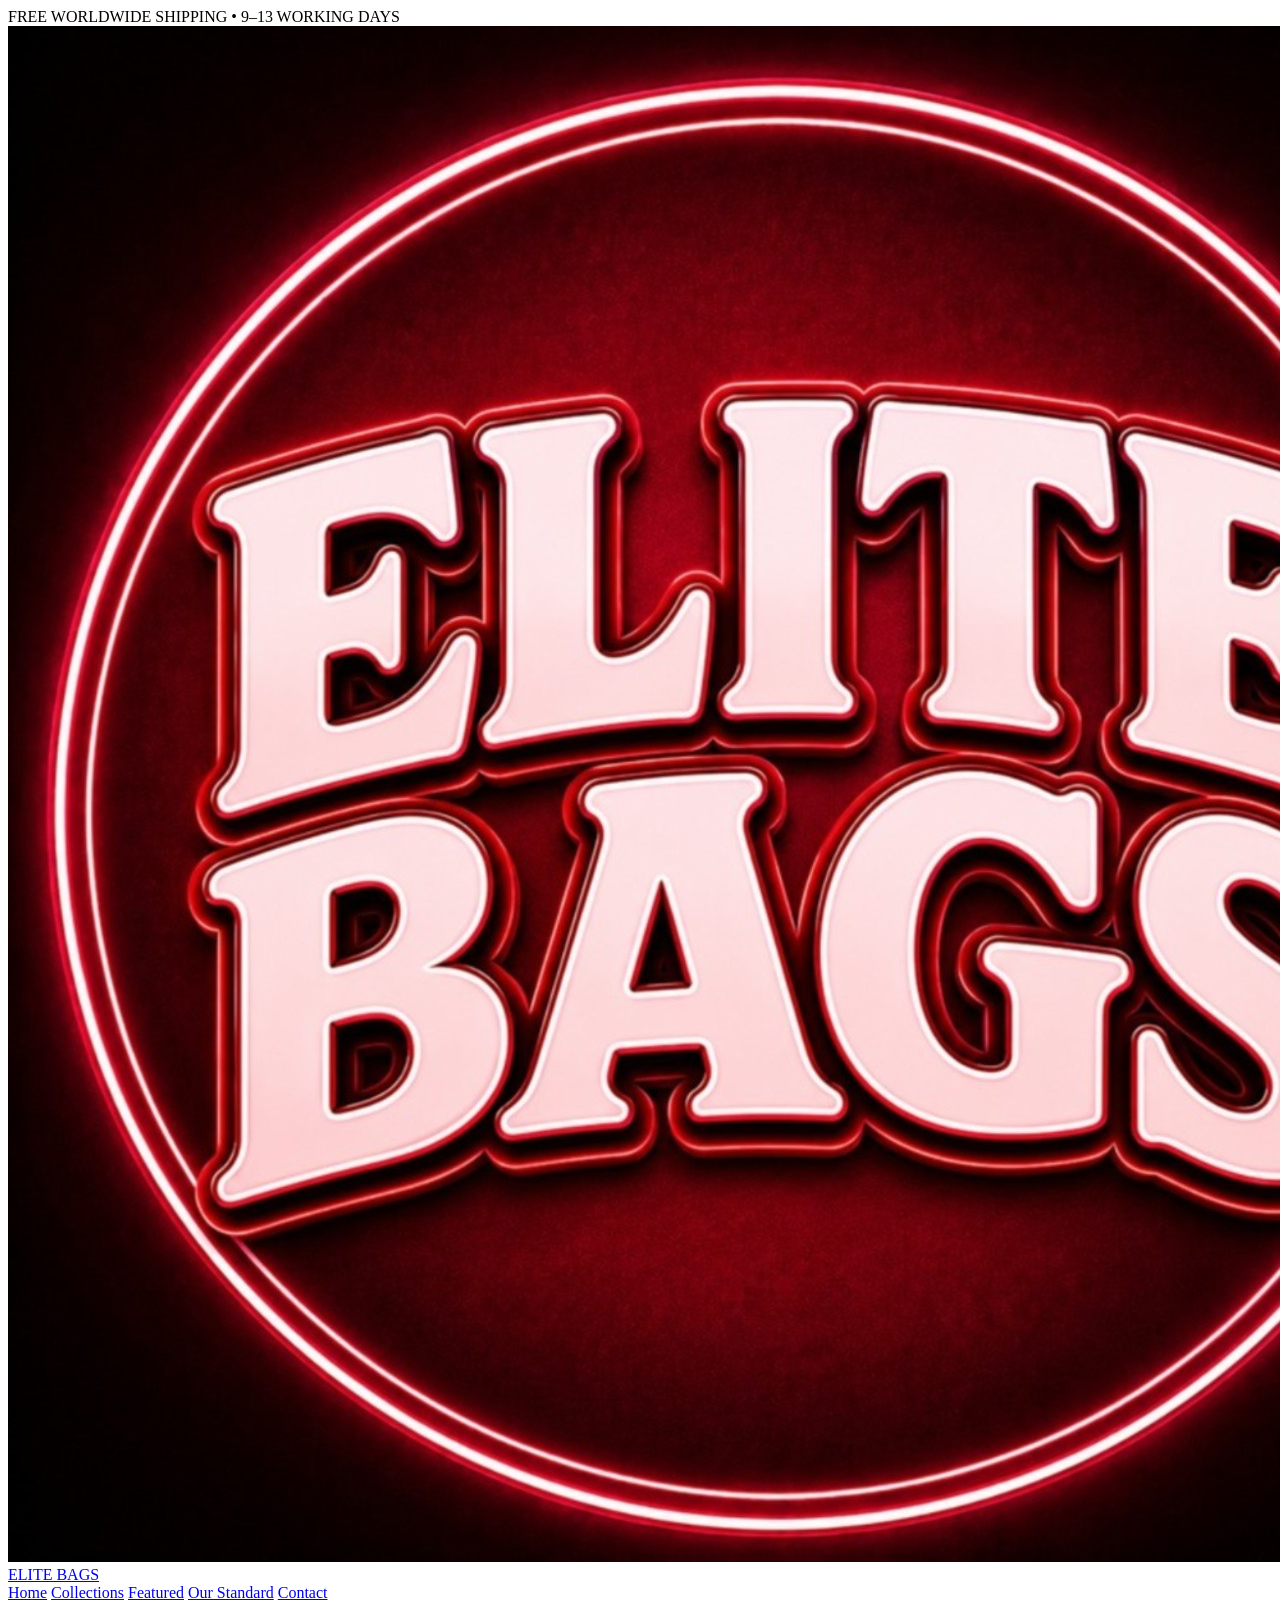
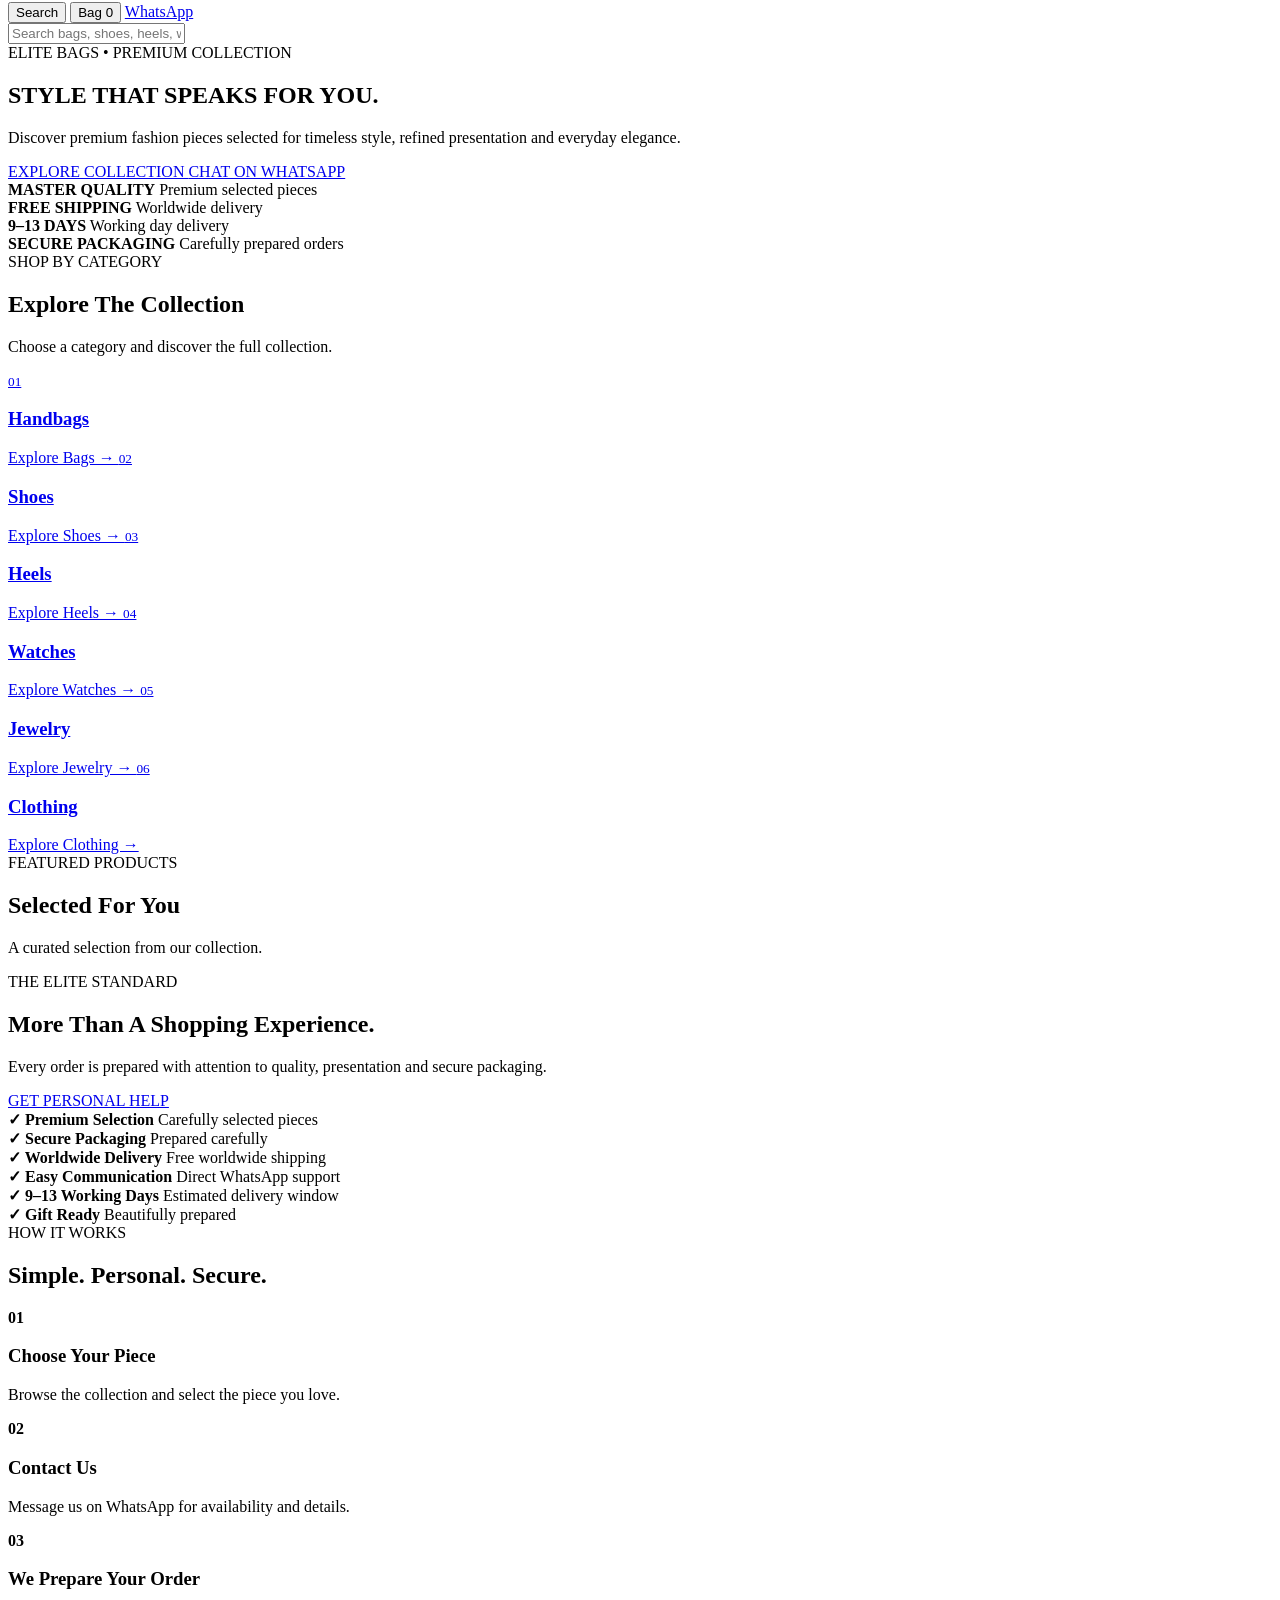
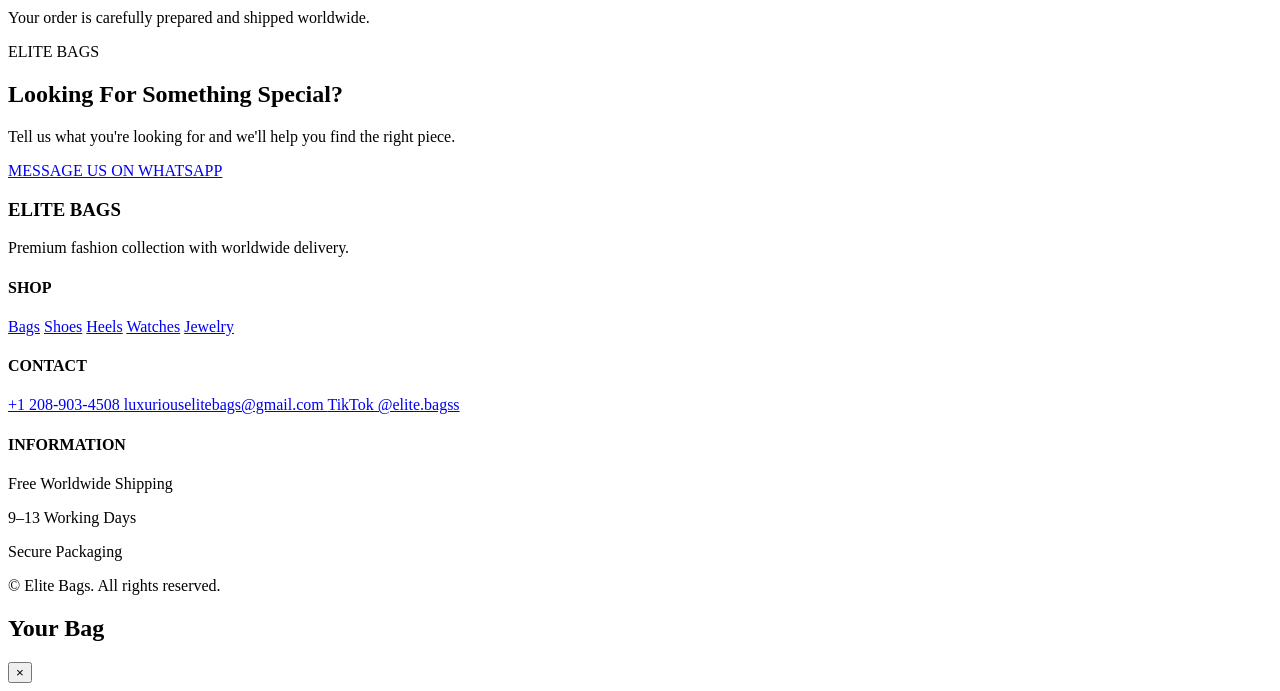
==== index.html @ f62e0bdb "Add index.html for Elite Bags website structure" ====
<!DOCTYPE html>
<html lang="en">
<head>
  <meta charset="UTF-8">

  <meta name="viewport"
        content="width=device-width, initial-scale=1.0">

  <meta name="description"
        content="Elite Bags — Premium fashion bags, shoes, heels, watches, jewelry and accessories.">

  <title>Elite Bags | Premium Fashion Collection</title>

  <link rel="icon" href="favicon.png">
  <link rel="stylesheet" href="style.css">
</head>

<body>

<!-- TOP BAR -->
<div class="top-bar">
  FREE WORLDWIDE SHIPPING
  <span>•</span>
  9–13 WORKING DAYS
</div>


<!-- HEADER -->
<header class="header">

  <div class="container nav">

    <a href="index.html" class="logo">

      <img src="logo.png"
           alt="Elite Bags"
           onerror="this.style.display='none'">

      <span>ELITE BAGS</span>

    </a>


    <nav class="desktop-nav">

      <a href="index.html">Home</a>

      <a href="#collections">Collections</a>

      <a href="#featured">Featured</a>

      <a href="#standard">Our Standard</a>

      <a href="#contact">Contact</a>

    </nav>


    <div class="header-actions">

      <button id="searchButton"
              class="header-button">
        Search
      </button>

      <button id="cartButton"
              class="header-button">
        Bag
        <span id="cartCount">0</span>
      </button>

      <a href="https://wa.me/12089034508"
         class="whatsapp-button">
        WhatsApp
      </a>

    </div>

  </div>

</header>


<!-- SEARCH -->
<div id="searchBox" class="search-box">

  <div class="container">

    <input
      id="searchInput"
      type="text"
      placeholder="Search bags, shoes, heels, watches..."
    >

    <div id="searchResults"></div>

  </div>

</div>


<!-- HERO -->
<section class="hero">

  <div class="container hero-content">

    <div class="hero-label">
      ELITE BAGS • PREMIUM COLLECTION
    </div>

    <h1>
      STYLE THAT
      <span>SPEAKS</span>
      FOR YOU.
    </h1>

    <p>
      Discover premium fashion pieces selected for
      timeless style, refined presentation and everyday elegance.
    </p>

    <div class="hero-buttons">

      <a href="#collections"
         class="button primary">
        EXPLORE COLLECTION
      </a>

      <a href="https://wa.me/12089034508"
         class="button secondary">
        CHAT ON WHATSAPP
      </a>

    </div>

  </div>

</section>


<!-- TRUST -->
<section class="trust">

  <div class="container trust-grid">

    <div>
      <strong>MASTER QUALITY</strong>
      <span>Premium selected pieces</span>
    </div>

    <div>
      <strong>FREE SHIPPING</strong>
      <span>Worldwide delivery</span>
    </div>

    <div>
      <strong>9–13 DAYS</strong>
      <span>Working day delivery</span>
    </div>

    <div>
      <strong>SECURE PACKAGING</strong>
      <span>Carefully prepared orders</span>
    </div>

  </div>

</section>


<!-- COLLECTIONS -->
<section id="collections"
         class="section">

  <div class="container">

    <div class="section-heading">

      <span>SHOP BY CATEGORY</span>

      <h2>
        Explore The Collection
      </h2>

      <p>
        Choose a category and discover the full collection.
      </p>

    </div>


    <div class="category-grid">

      <a href="bags.html"
         class="category-card">

        <small>01</small>

        <h3>Handbags</h3>

        <span>
          Explore Bags →
        </span>

      </a>


      <a href="shoes.html"
         class="category-card">

        <small>02</small>

        <h3>Shoes</h3>

        <span>
          Explore Shoes →
        </span>

      </a>


      <a href="heels.html"
         class="category-card">

        <small>03</small>

        <h3>Heels</h3>

        <span>
          Explore Heels →
        </span>

      </a>


      <a href="watches.html"
         class="category-card">

        <small>04</small>

        <h3>Watches</h3>

        <span>
          Explore Watches →
        </span>

      </a>


      <a href="jewelry.html"
         class="category-card">

        <small>05</small>

        <h3>Jewelry</h3>

        <span>
          Explore Jewelry →
        </span>

      </a>


      <a href="clothing.html"
         class="category-card">

        <small>06</small>

        <h3>Clothing</h3>

        <span>
          Explore Clothing →
        </span>

      </a>

    </div>

  </div>

</section>


<!-- FEATURED -->
<section id="featured"
         class="section">

  <div class="container">

    <div class="section-heading">

      <span>FEATURED PRODUCTS</span>

      <h2>
        Selected For You
      </h2>

      <p>
        A curated selection from our collection.
      </p>

    </div>


    <div
      class="products-grid"
      data-products="featured">
    </div>

  </div>

</section>


<!-- STANDARD -->
<section id="standard"
         class="section">

  <div class="container">

    <div class="standard-box">

      <div class="standard-content">

        <span>
          THE ELITE STANDARD
        </span>

        <h2>
          More Than A
          <strong>
            Shopping Experience.
          </strong>
        </h2>

        <p>
          Every order is prepared with attention
          to quality, presentation and secure packaging.
        </p>

        <a href="https://wa.me/12089034508"
           class="button primary">
          GET PERSONAL HELP
        </a>

      </div>


      <div class="standard-points">

        <div>
          <strong>✓ Premium Selection</strong>
          <span>Carefully selected pieces</span>
        </div>

        <div>
          <strong>✓ Secure Packaging</strong>
          <span>Prepared carefully</span>
        </div>

        <div>
          <strong>✓ Worldwide Delivery</strong>
          <span>Free worldwide shipping</span>
        </div>

        <div>
          <strong>✓ Easy Communication</strong>
          <span>Direct WhatsApp support</span>
        </div>

        <div>
          <strong>✓ 9–13 Working Days</strong>
          <span>Estimated delivery window</span>
        </div>

        <div>
          <strong>✓ Gift Ready</strong>
          <span>Beautifully prepared</span>
        </div>

      </div>

    </div>

  </div>

</section>


<!-- HOW IT WORKS -->
<section class="section">

  <div class="container">

    <div class="section-heading">

      <span>HOW IT WORKS</span>

      <h2>
        Simple. Personal. Secure.
      </h2>

    </div>


    <div class="steps">

      <div class="step">

        <b>01</b>

        <h3>
          Choose Your Piece
        </h3>

        <p>
          Browse the collection and select
          the piece you love.
        </p>

      </div>


      <div class="step">

        <b>02</b>

        <h3>
          Contact Us
        </h3>

        <p>
          Message us on WhatsApp for
          availability and details.
        </p>

      </div>


      <div class="step">

        <b>03</b>

        <h3>
          We Prepare Your Order
        </h3>

        <p>
          Your order is carefully prepared
          and shipped worldwide.
        </p>

      </div>

    </div>

  </div>

</section>


<!-- CTA -->
<section class="cta">

  <div class="container">

    <span>
      ELITE BAGS
    </span>

    <h2>
      Looking For Something Special?
    </h2>

    <p>
      Tell us what you're looking for and
      we'll help you find the right piece.
    </p>

    <a href="https://wa.me/12089034508"
       class="button primary">
      MESSAGE US ON WHATSAPP
    </a>

  </div>

</section>


<!-- FOOTER -->
<footer id="contact">

  <div class="container footer-grid">

    <div>

      <h3>
        ELITE BAGS
      </h3>

      <p>
        Premium fashion collection with
        worldwide delivery.
      </p>

    </div>


    <div>

      <h4>
        SHOP
      </h4>

      <a href="bags.html">Bags</a>
      <a href="shoes.html">Shoes</a>
      <a href="heels.html">Heels</a>
      <a href="watches.html">Watches</a>
      <a href="jewelry.html">Jewelry</a>

    </div>


    <div>

      <h4>
        CONTACT
      </h4>

      <a href="https://wa.me/12089034508">
        +1 208-903-4508
      </a>

      <a href="mailto:luxuriouselitebags@gmail.com">
        luxuriouselitebags@gmail.com
      </a>

      <a href="https://www.tiktok.com/@elite.bagss">
        TikTok @elite.bagss
      </a>

    </div>


    <div>

      <h4>
        INFORMATION
      </h4>

      <p>
        Free Worldwide Shipping
      </p>

      <p>
        9–13 Working Days
      </p>

      <p>
        Secure Packaging
      </p>

    </div>

  </div>


  <div class="copyright">

    © <span id="year"></span>
    Elite Bags. All rights reserved.

  </div>

</footer>


<!-- CART -->
<aside id="cartDrawer"
       class="cart-drawer">

  <div class="cart-header">

    <h2>
      Your Bag
    </h2>

    <button id="closeCart">
      ×
    </button>

  </div>

  <div id="cartItems"></div>

</aside>


<div id="overlay"
     class="overlay">
</div>


<script src="products.js"></script>
<script src="app.js"></script>

</body>
</html>
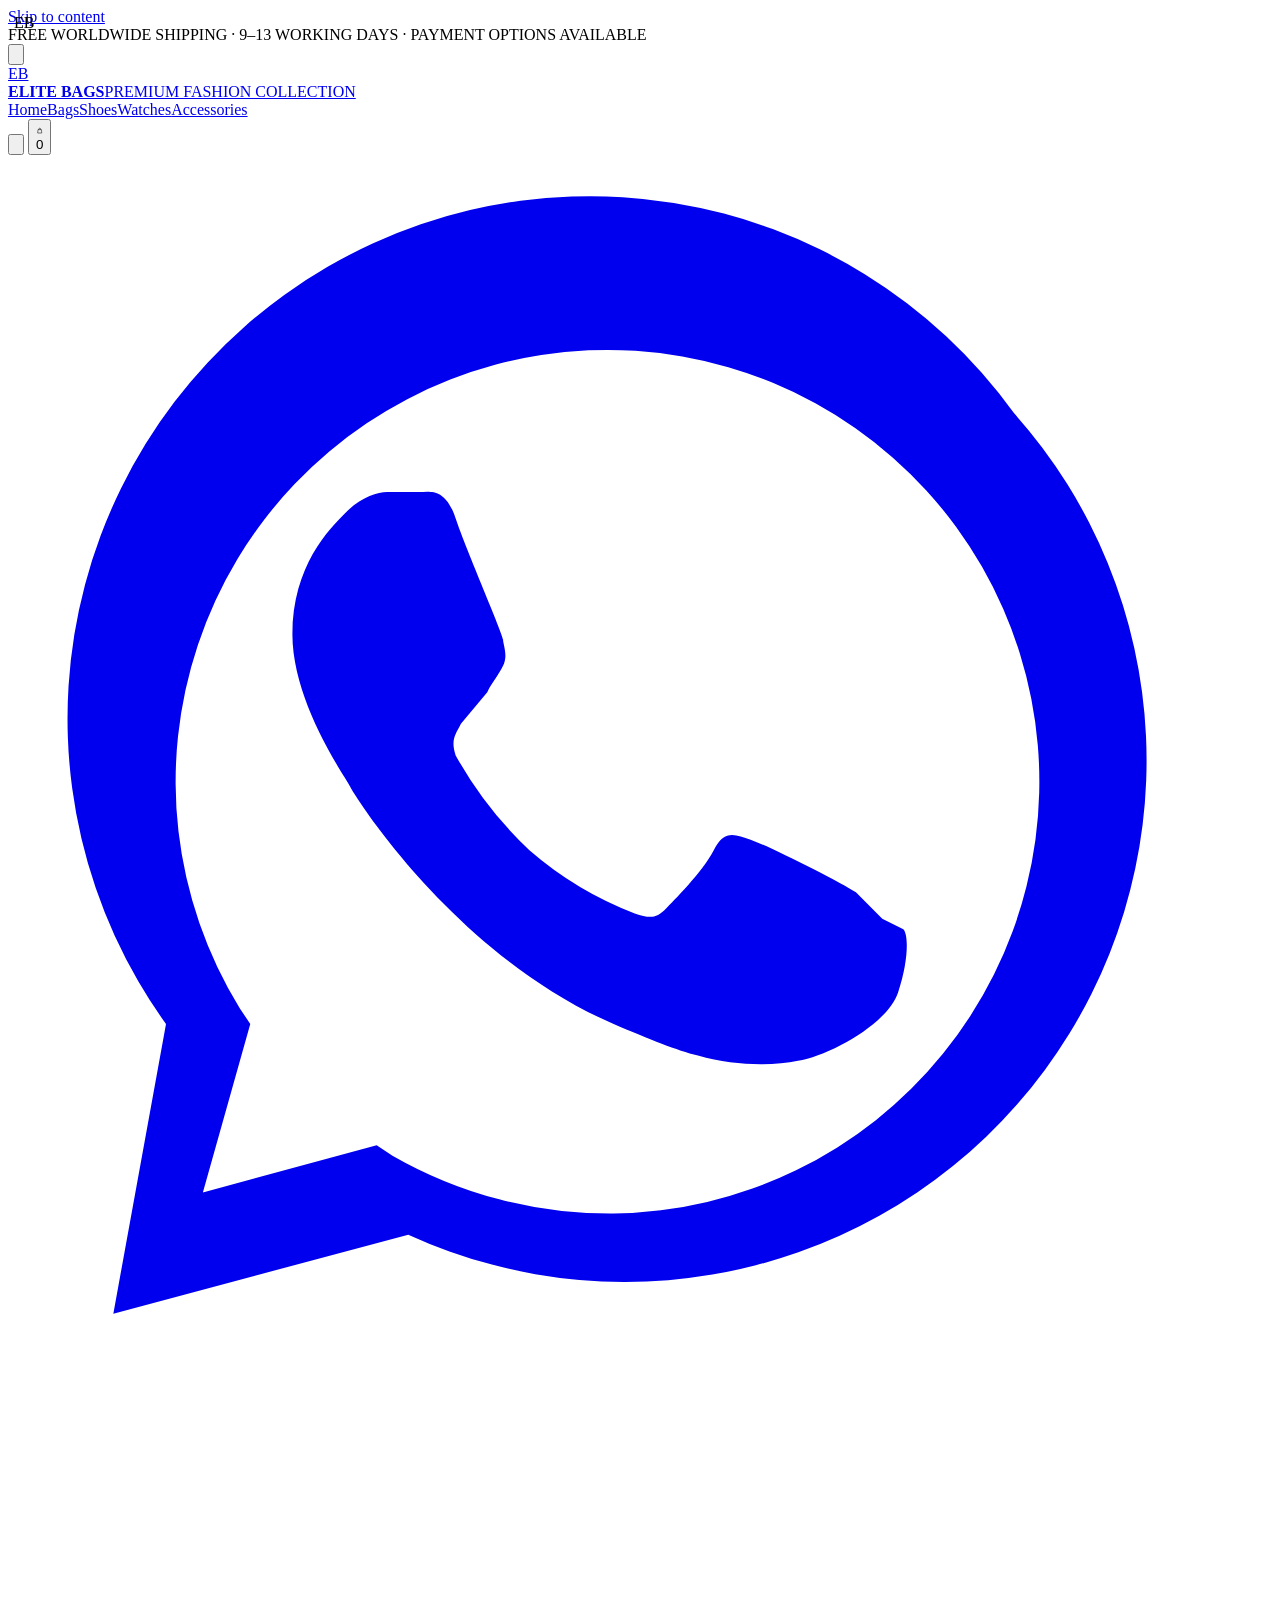
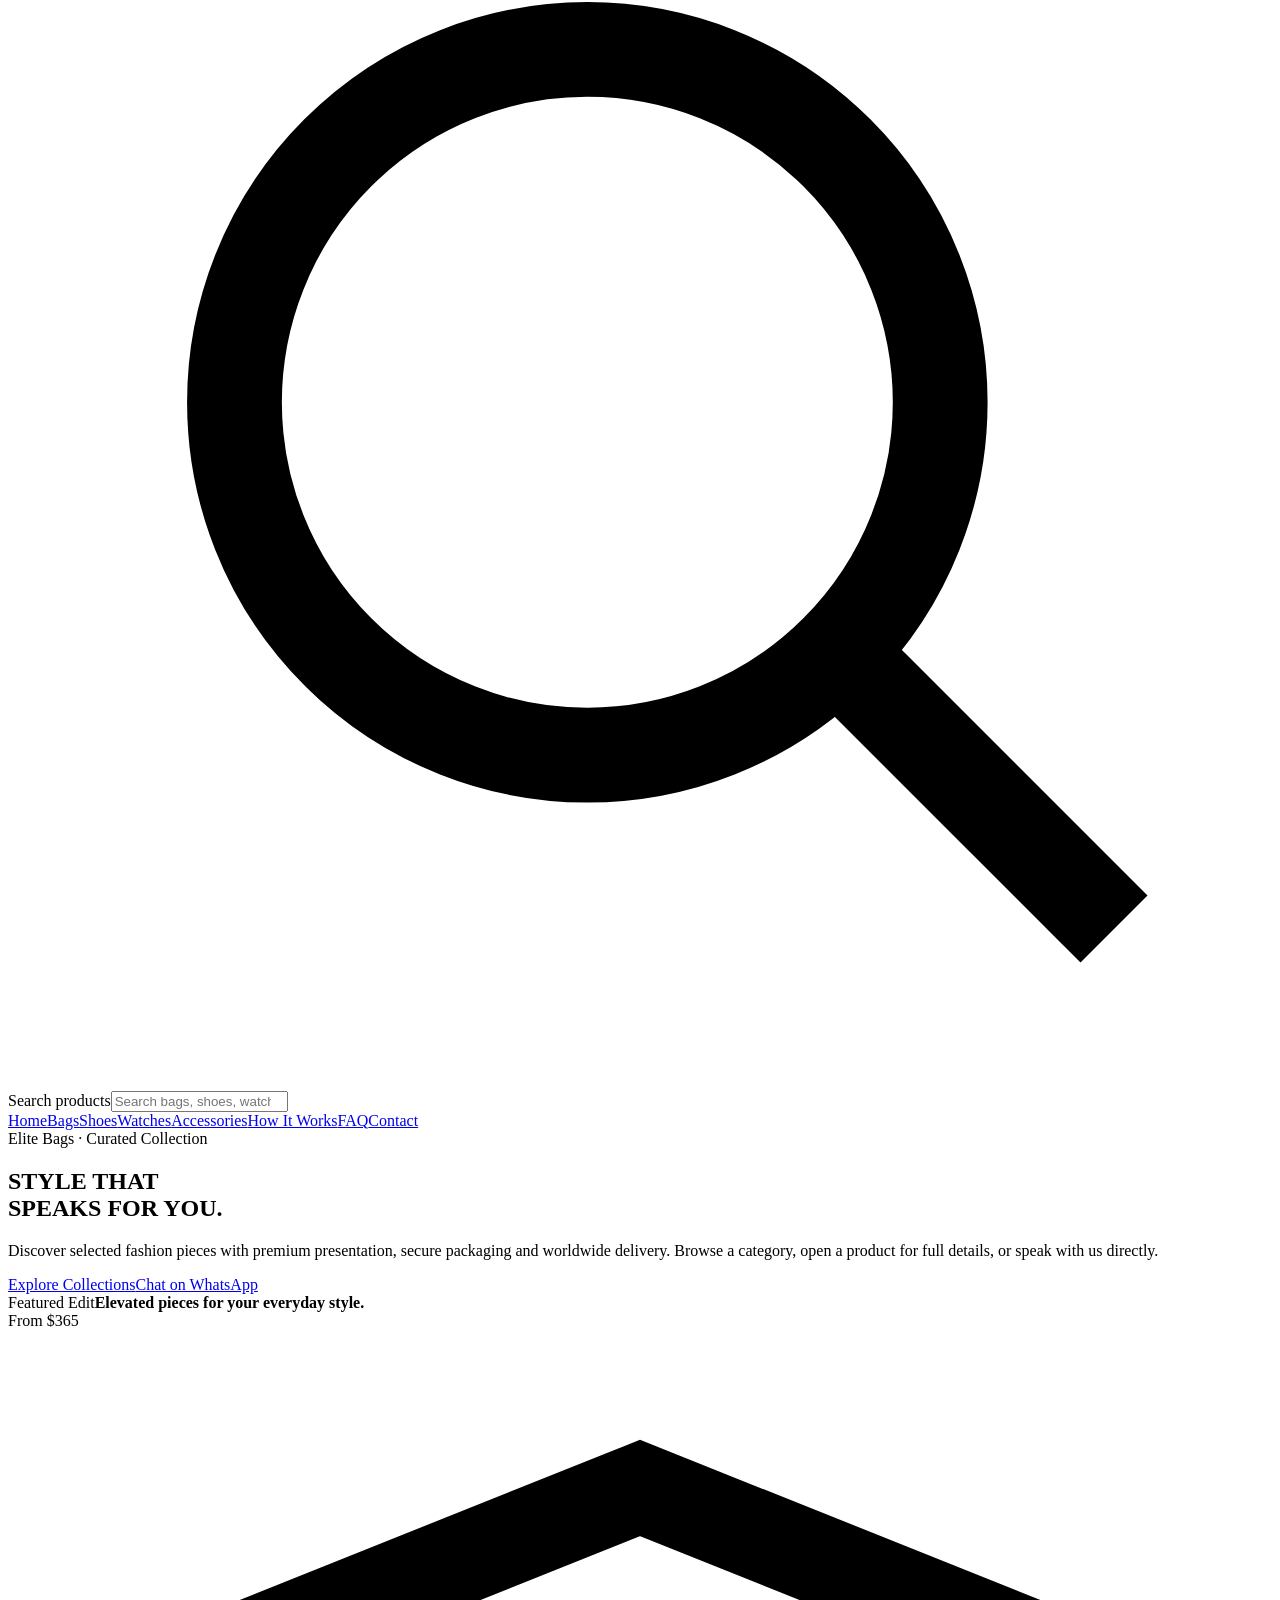
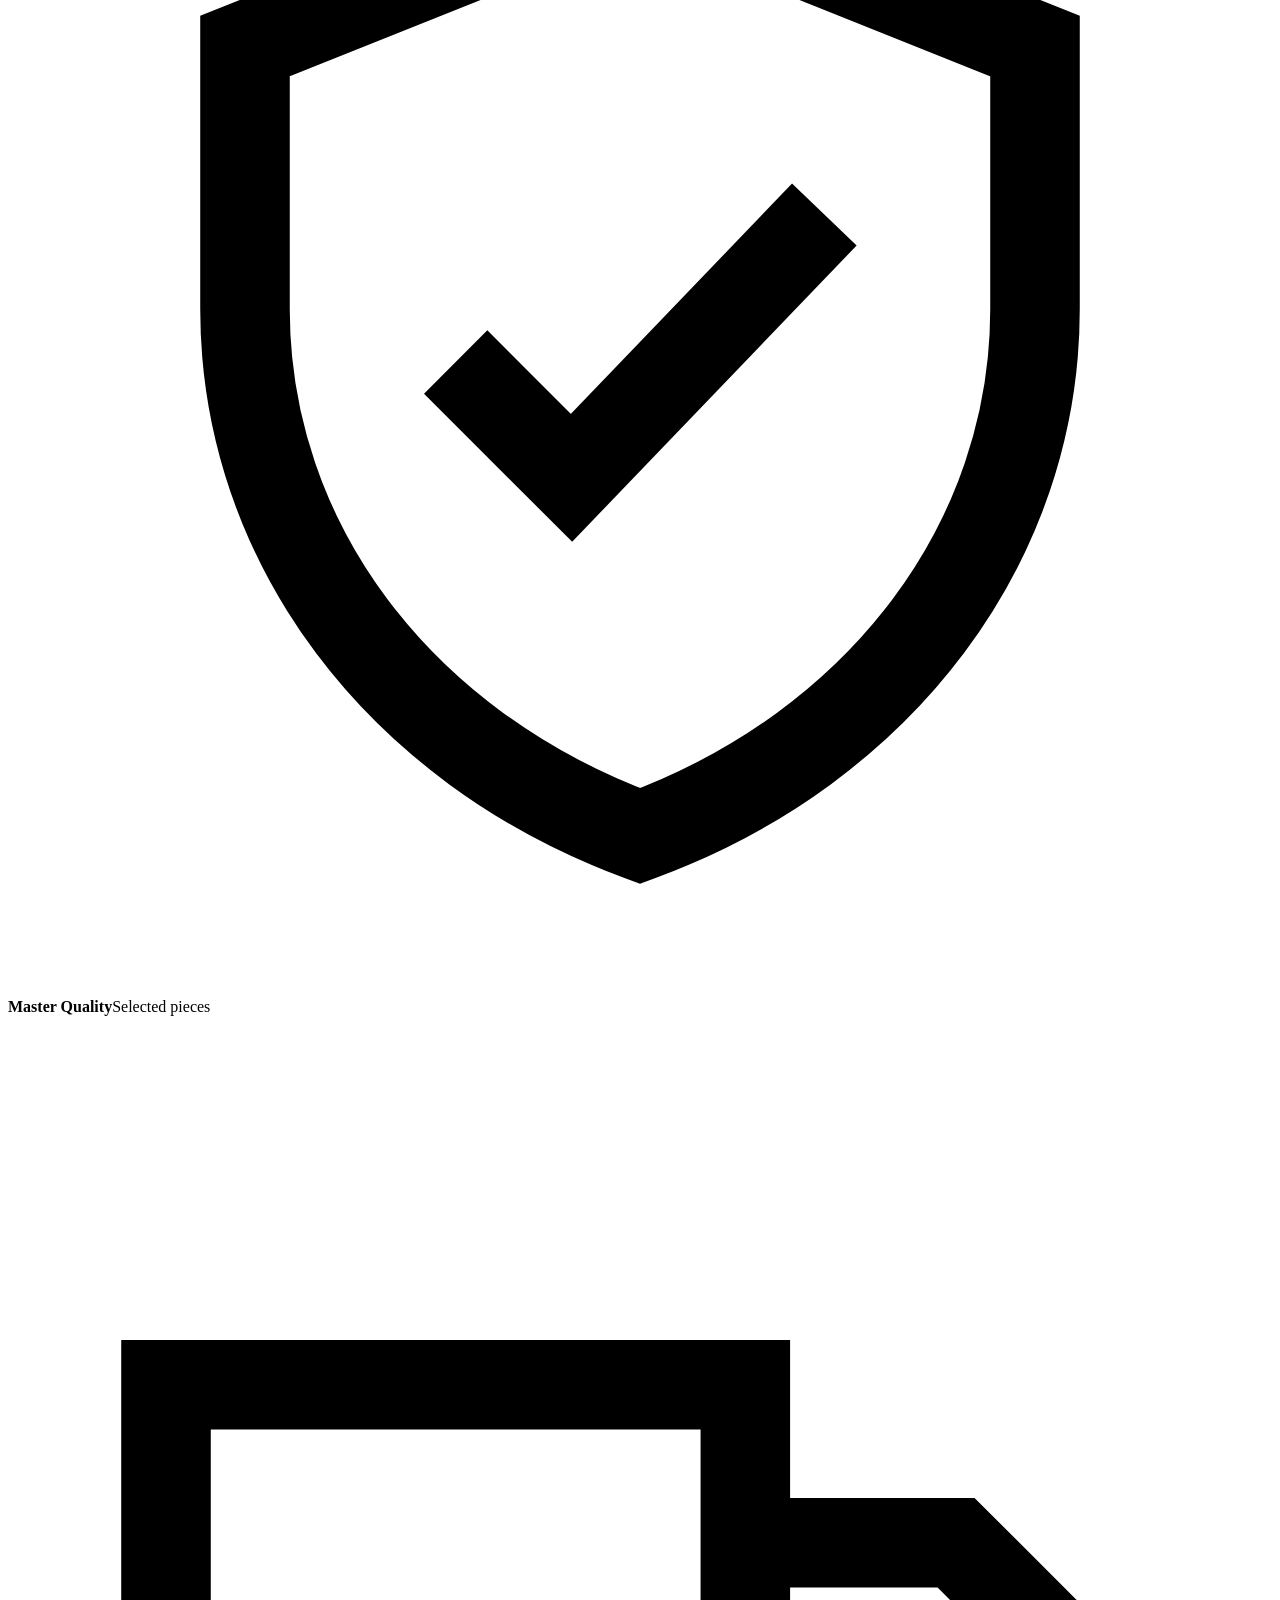
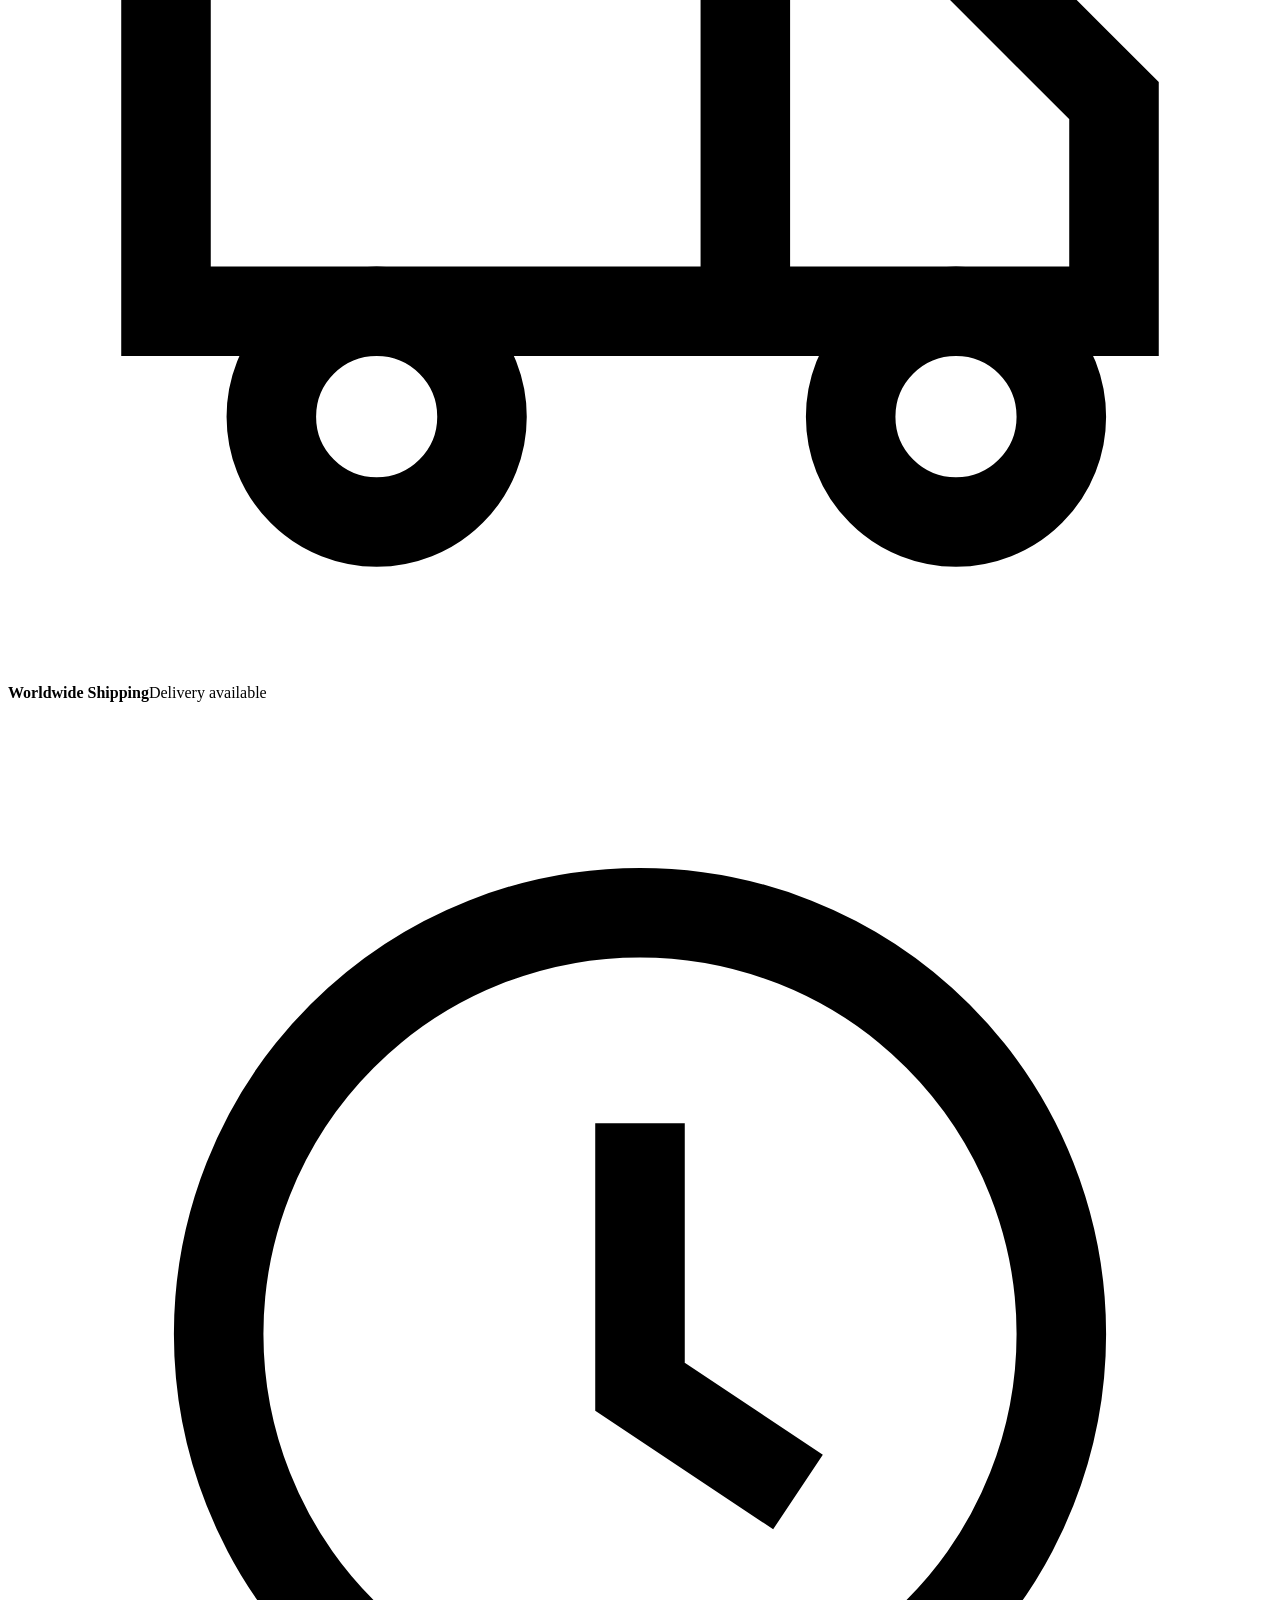
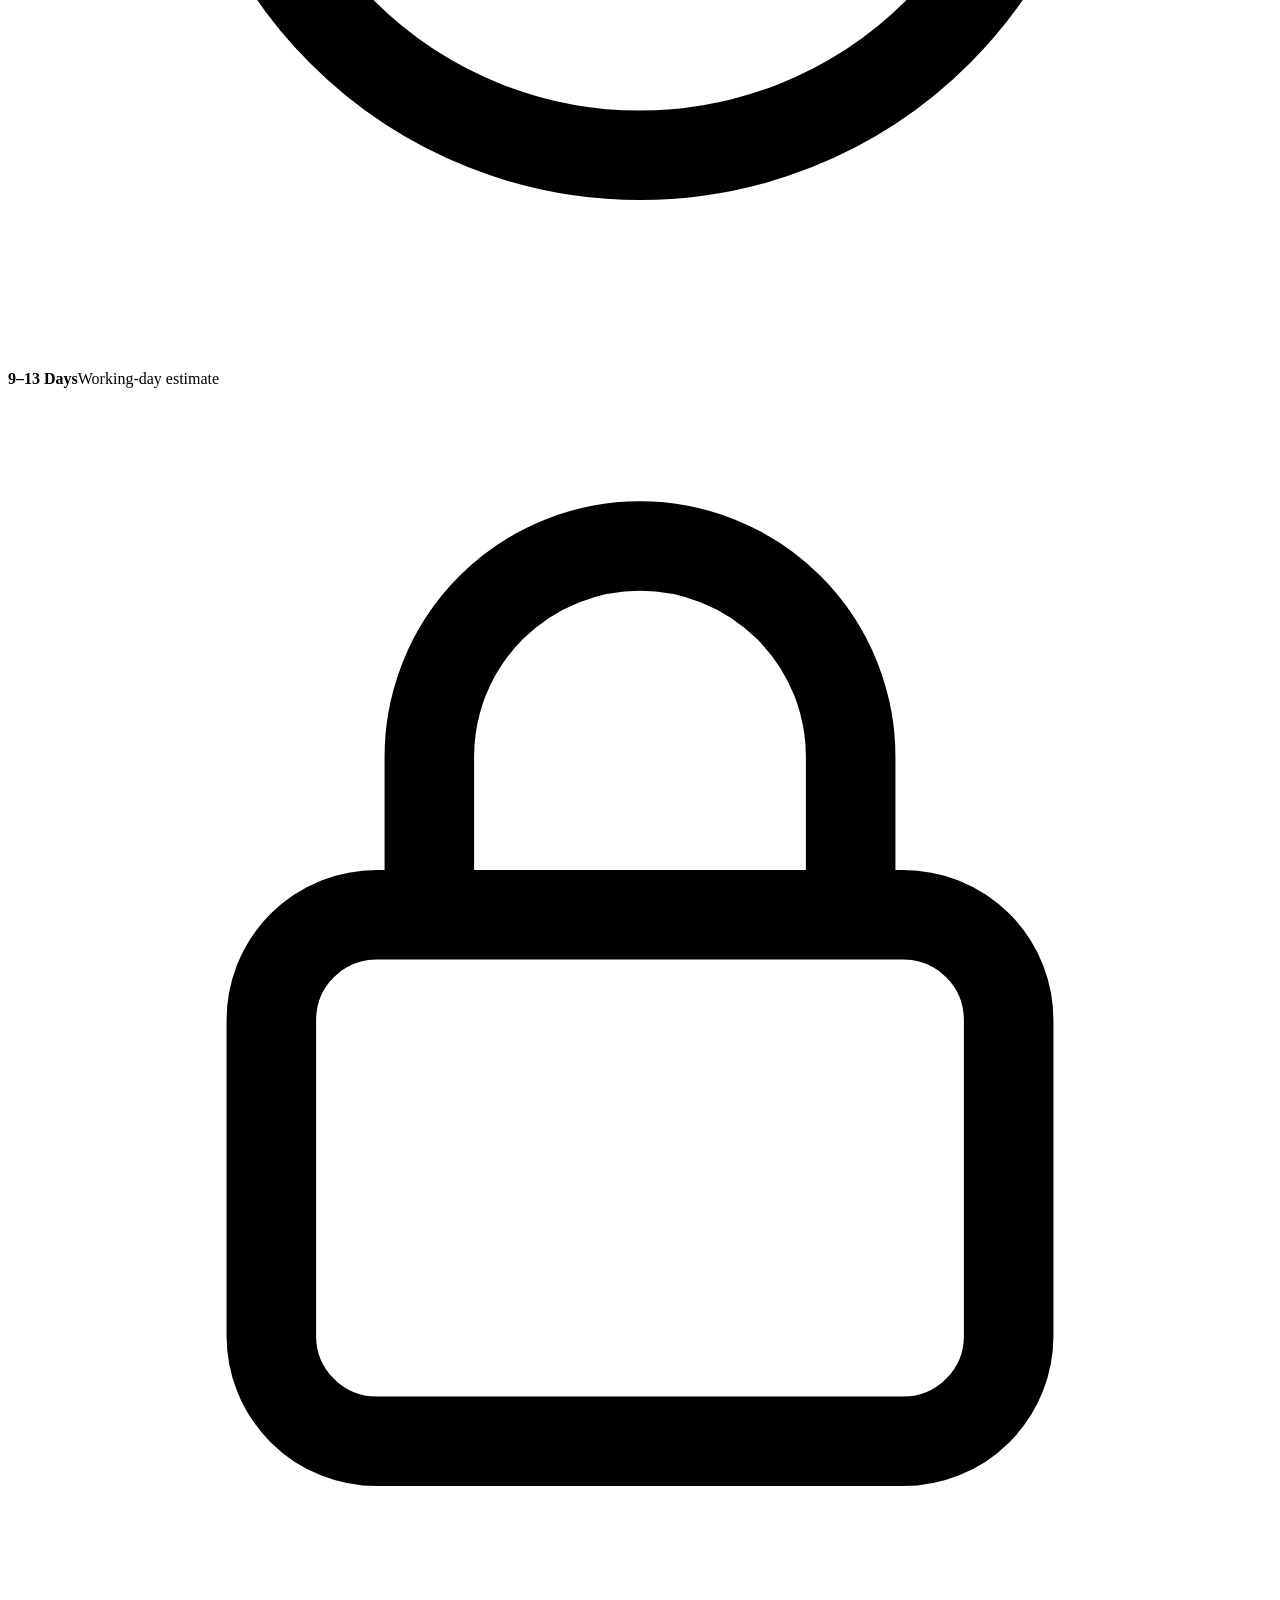
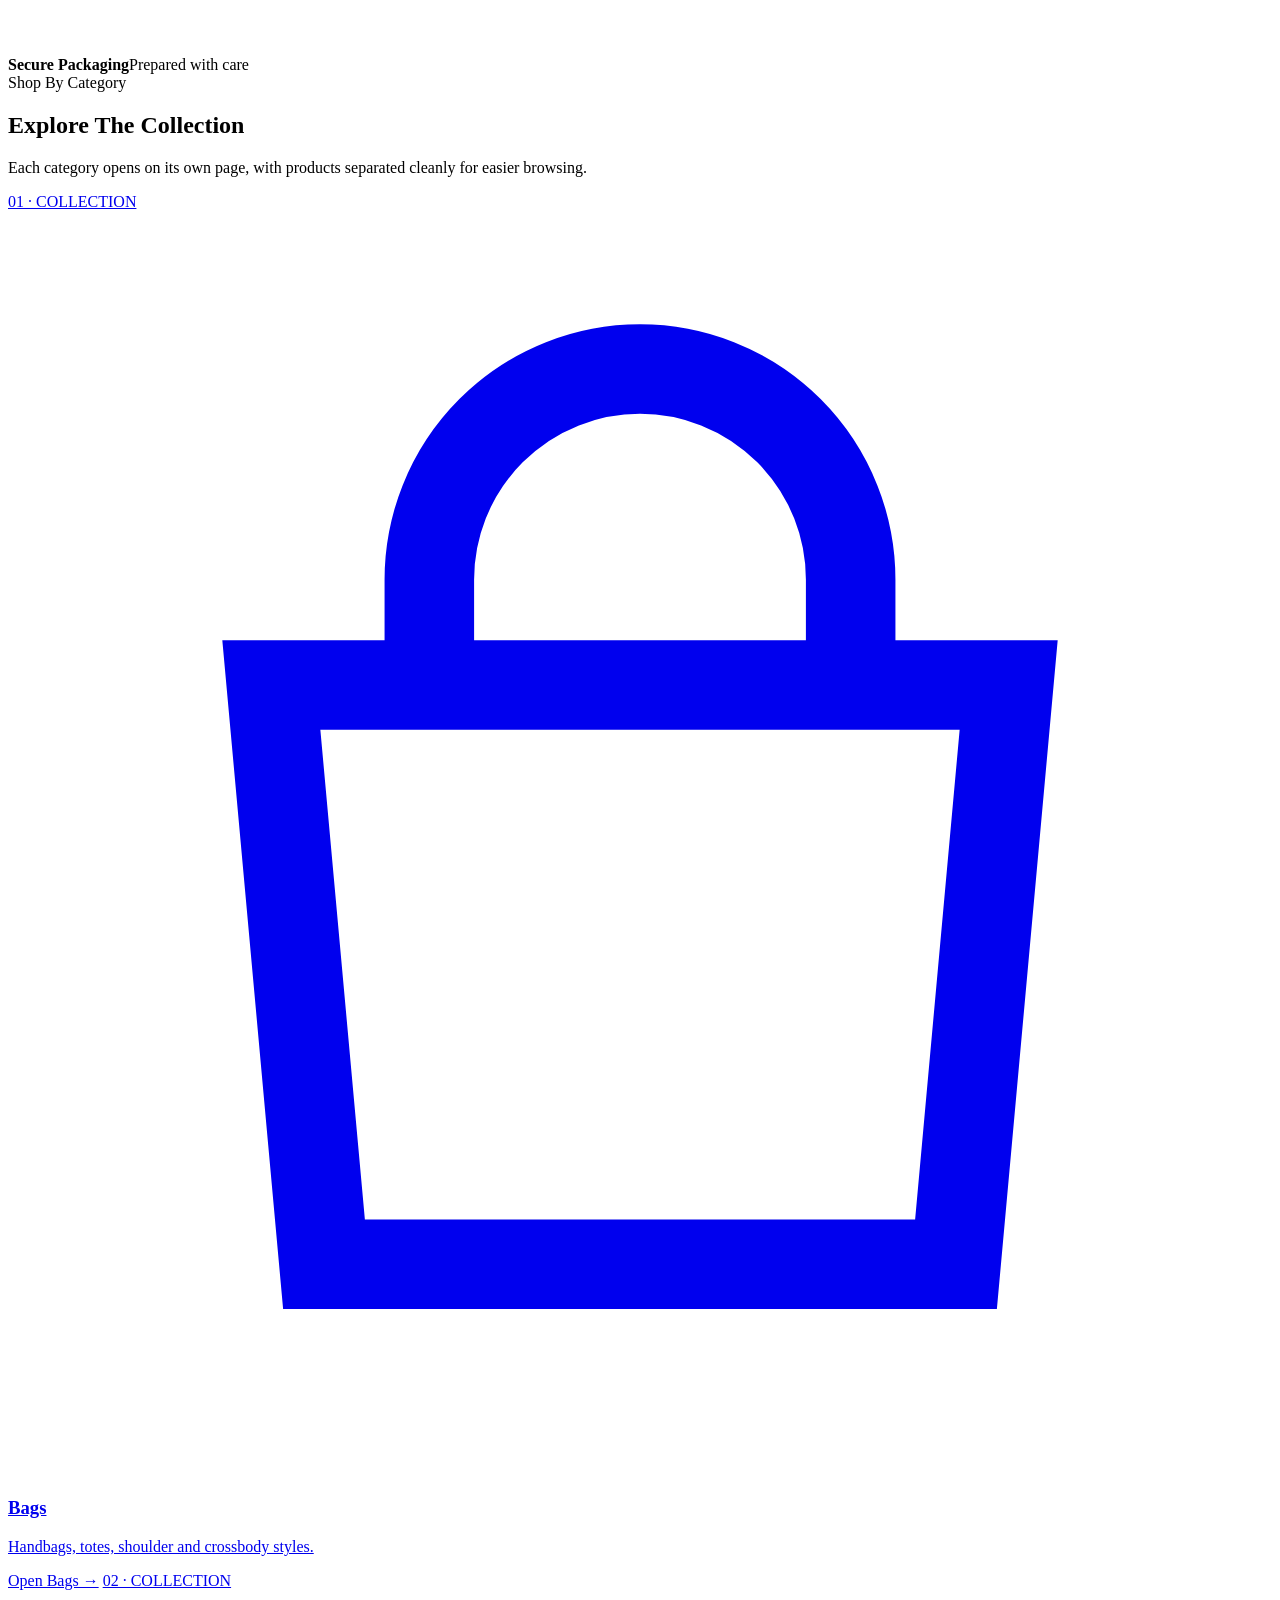
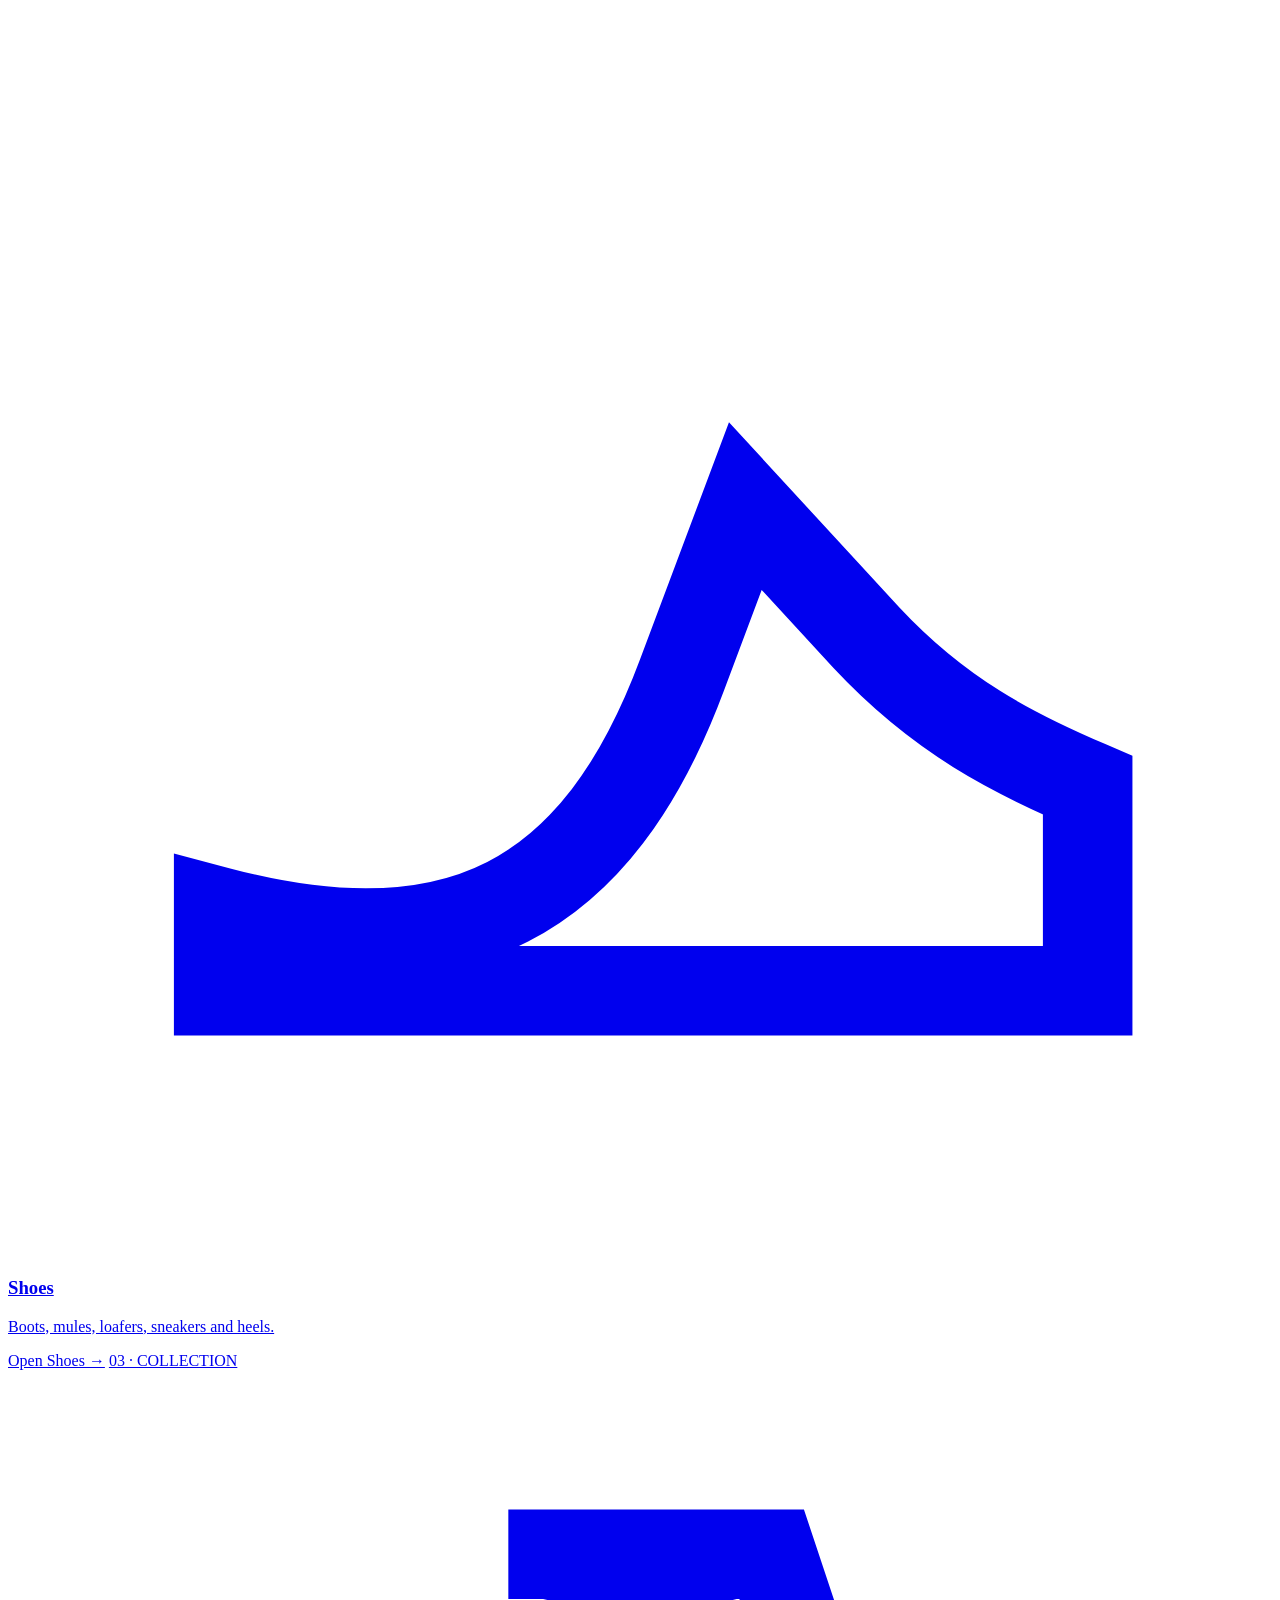
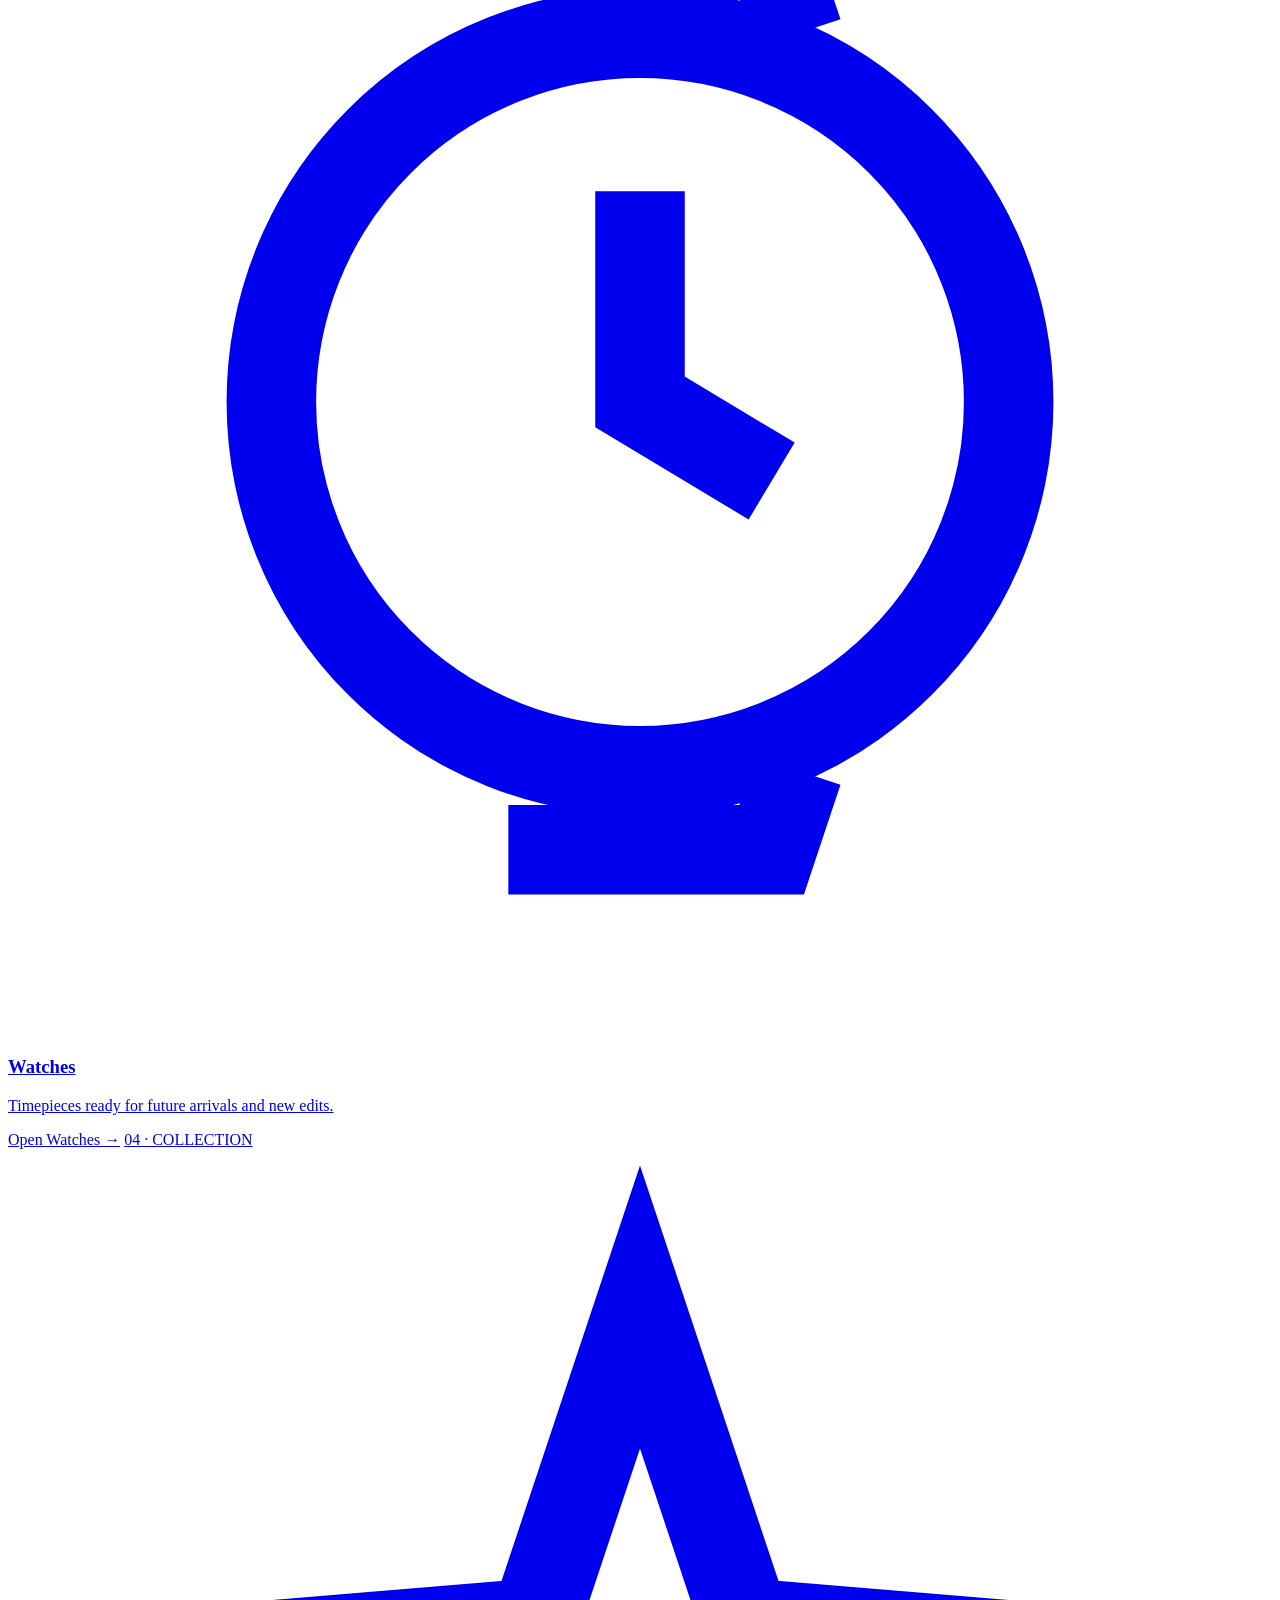
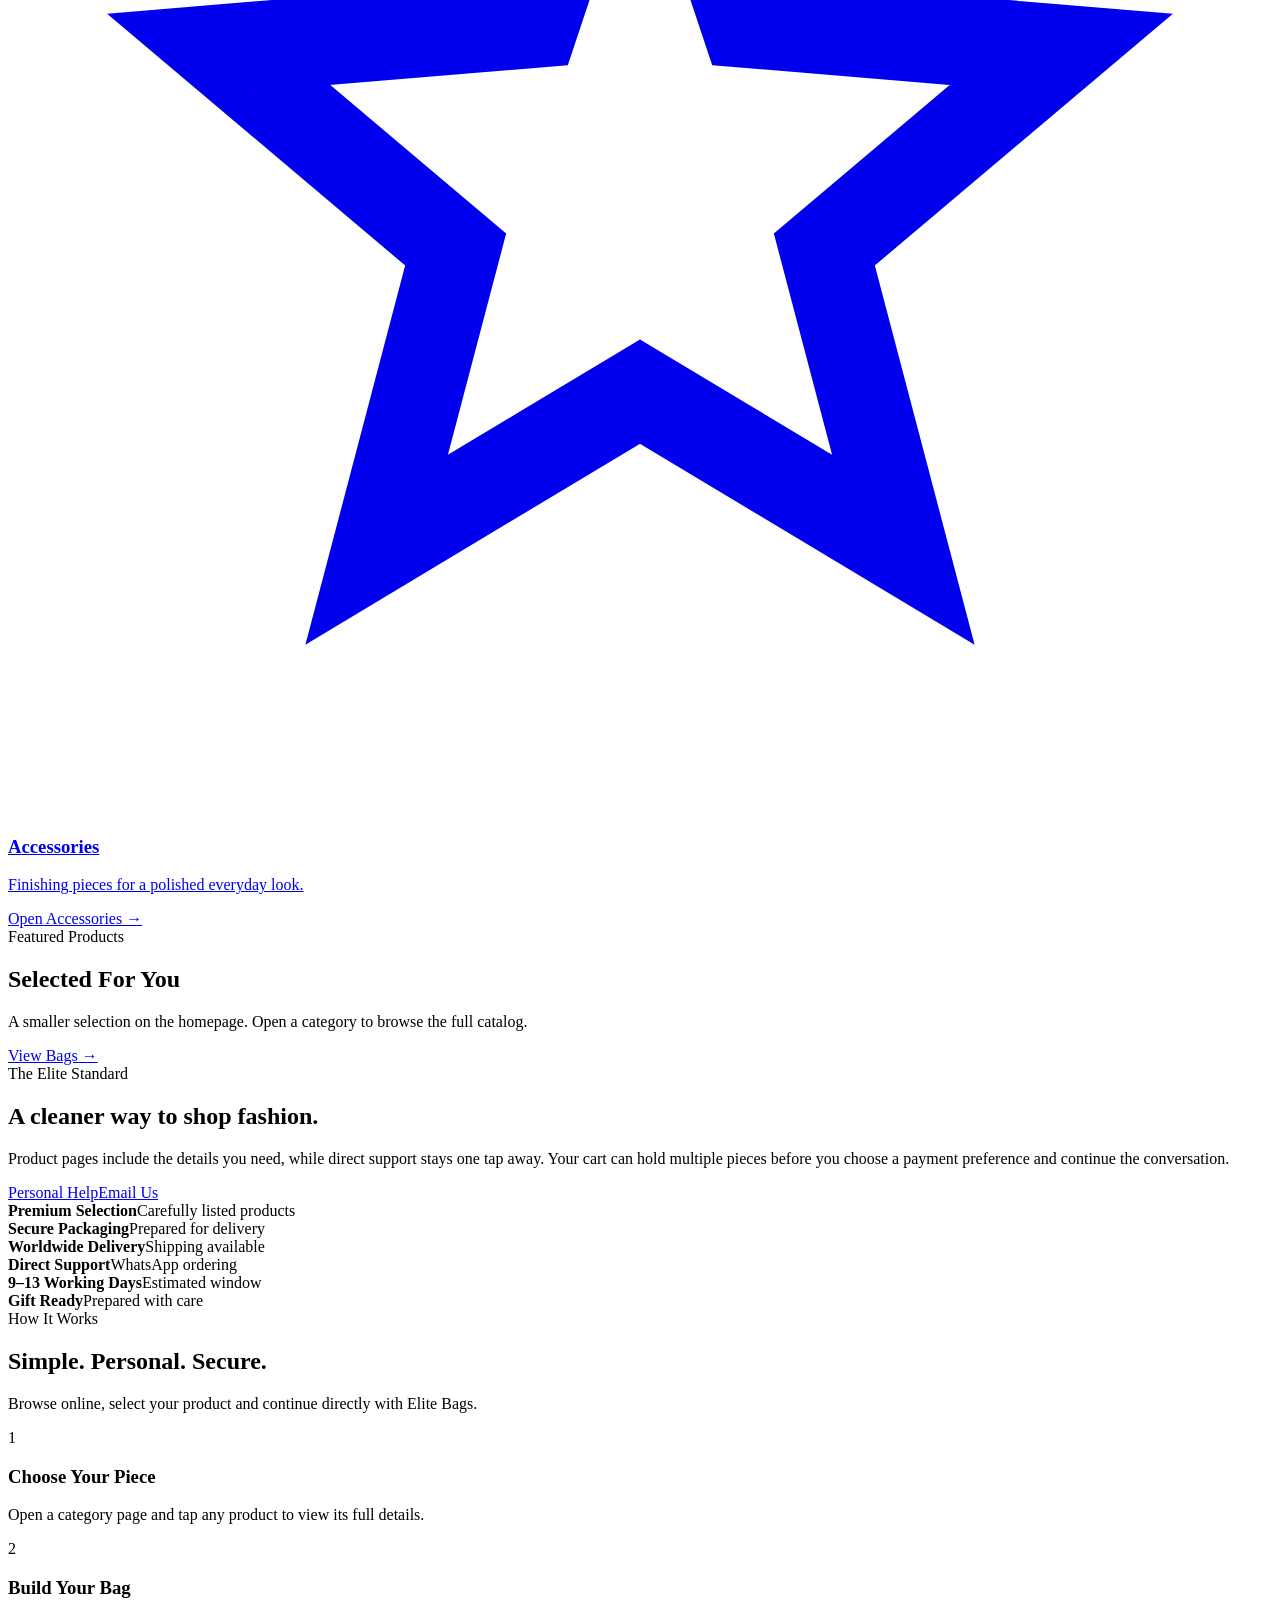
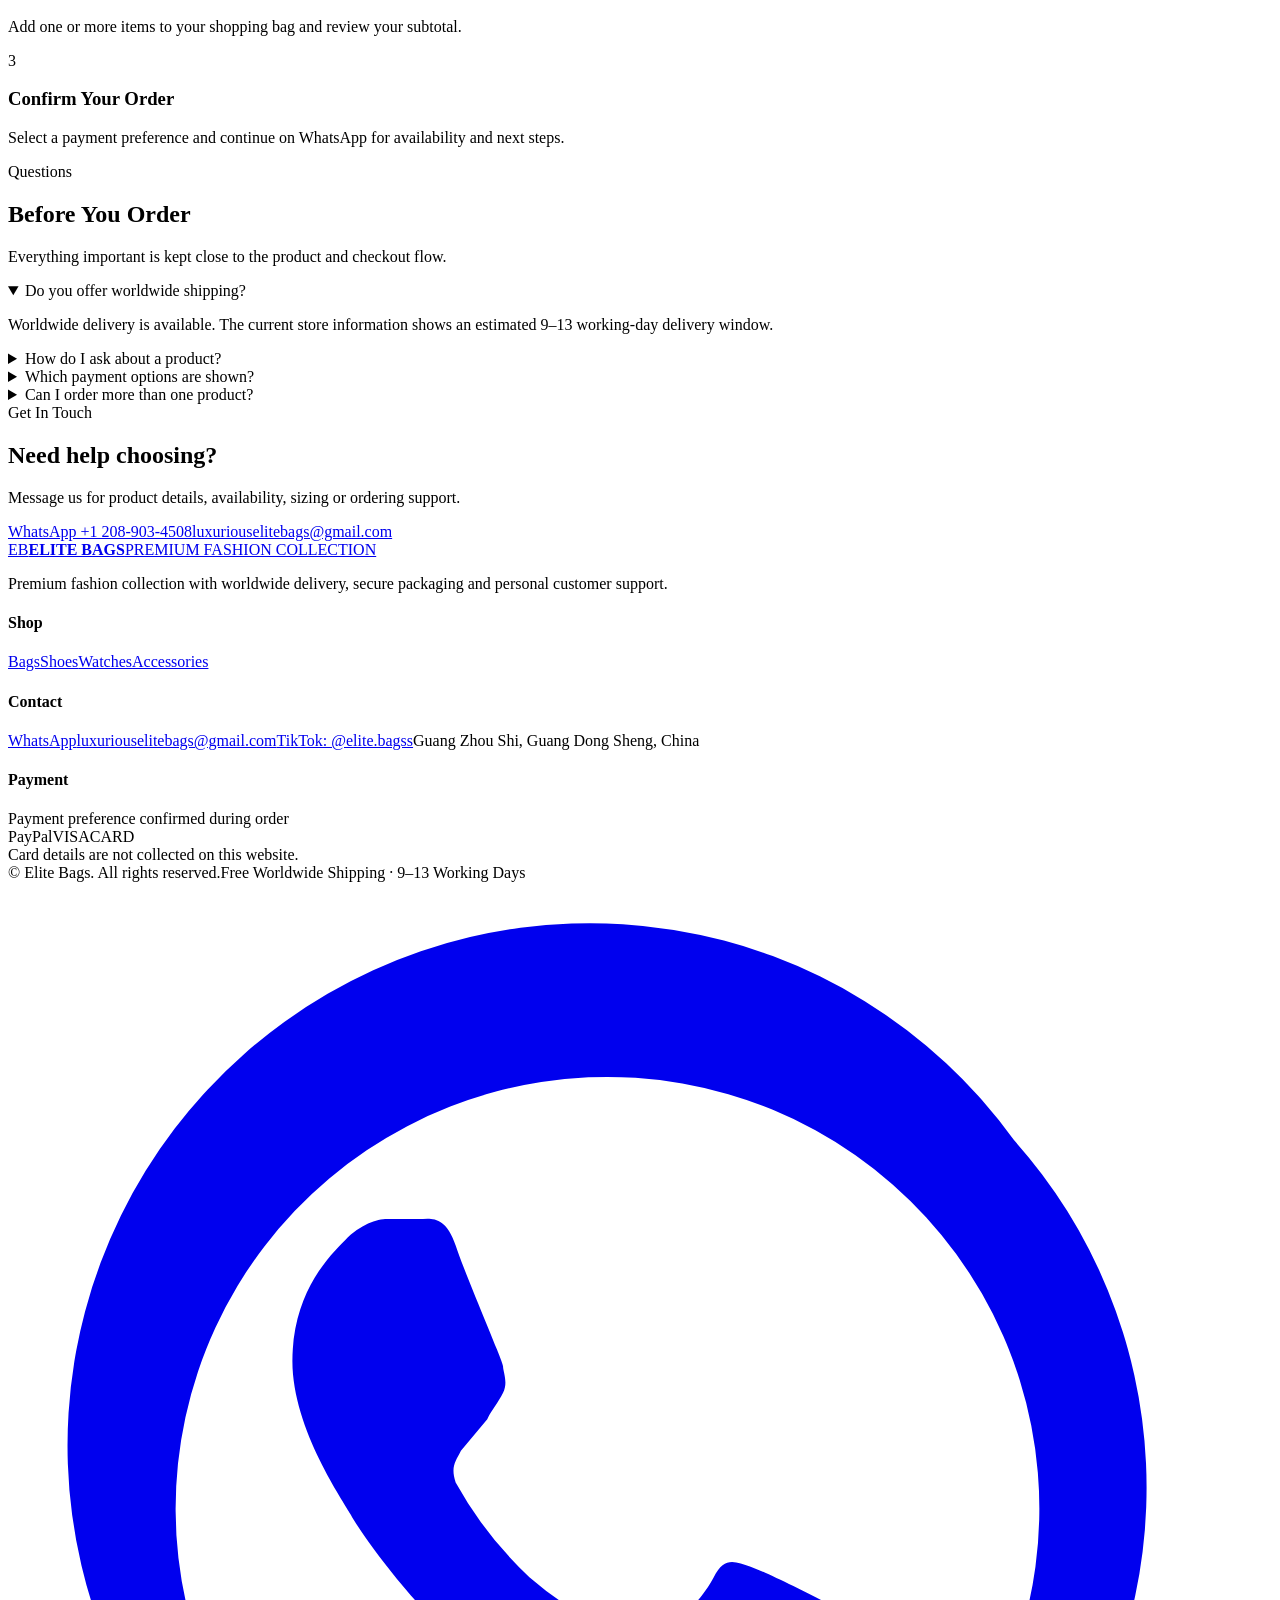
==== commit 5a232ea8: "Add files via upload" ====
--- a/index.html
+++ b/index.html
@@ -1,608 +1,56 @@
-<!DOCTYPE html>
+<!doctype html>
 <html lang="en">
 <head>
-  <meta charset="UTF-8">
-
-  <meta name="viewport"
-        content="width=device-width, initial-scale=1.0">
-
-  <meta name="description"
-        content="Elite Bags — Premium fashion bags, shoes, heels, watches, jewelry and accessories.">
-
-  <title>Elite Bags | Premium Fashion Collection</title>
-
-  <link rel="icon" href="favicon.png">
-  <link rel="stylesheet" href="style.css">
+<meta charset="utf-8"><meta name="viewport" content="width=device-width,initial-scale=1">
+<meta name="description" content="Elite Bags — curated fashion bags, shoes, watches and accessories with worldwide delivery and direct customer support.">
+<meta name="robots" content="index,follow"><meta name="theme-color" content="#c9182f">
+<link rel="canonical" href="https://elitebagss.com/"><link rel="icon" type="image/png" href="favicon.png"><link rel="stylesheet" href="style.css">
+<title>Elite Bags | Premium Fashion Collection</title>
+<script type="application/ld+json">{"@context":"https://schema.org","@type":"WebSite","name":"Elite Bags","url":"https://elitebagss.com/"}</script>
 </head>
-
-<body>
-
-<!-- TOP BAR -->
-<div class="top-bar">
-  FREE WORLDWIDE SHIPPING
-  <span>•</span>
-  9–13 WORKING DAYS
-</div>
-
-
-<!-- HEADER -->
-<header class="header">
-
-  <div class="container nav">
-
-    <a href="index.html" class="logo">
-
-      <img src="logo.png"
-           alt="Elite Bags"
-           onerror="this.style.display='none'">
-
-      <span>ELITE BAGS</span>
-
-    </a>
-
-
-    <nav class="desktop-nav">
-
-      <a href="index.html">Home</a>
-
-      <a href="#collections">Collections</a>
-
-      <a href="#featured">Featured</a>
-
-      <a href="#standard">Our Standard</a>
-
-      <a href="#contact">Contact</a>
-
-    </nav>
-
-
-    <div class="header-actions">
-
-      <button id="searchButton"
-              class="header-button">
-        Search
-      </button>
-
-      <button id="cartButton"
-              class="header-button">
-        Bag
-        <span id="cartCount">0</span>
-      </button>
-
-      <a href="https://wa.me/12089034508"
-         class="whatsapp-button">
-        WhatsApp
-      </a>
-
+<body data-page="home">
+<a class="skip-link" href="#main-content">Skip to content</a>
+<div class="topbar">FREE WORLDWIDE SHIPPING · 9–13 WORKING DAYS · PAYMENT OPTIONS AVAILABLE</div>
+<header class="site-header">
+  <div class="container navbar">
+    <button class="icon-btn menu-btn" type="button" data-menu-toggle aria-label="Open menu" aria-expanded="false" aria-controls="mobileMenu"><svg viewBox="0 0 24 24" fill="none" stroke="currentColor" stroke-width="1.8"><path d="M4 7h16M4 12h16M4 17h16"/></svg></button>
+    <a class="logo" href="index.html" aria-label="Elite Bags home"><img class="logo-image" src="logo.png" alt="Elite Bags" onerror="this.style.display='none';this.nextElementSibling.style.display='grid'"><span class="logo-mark" style="display:none">EB</span><span class="logo-copy"><strong>ELITE BAGS</strong><span>PREMIUM FASHION COLLECTION</span></span></a>
+    <nav class="nav-links" aria-label="Primary navigation"><a aria-current="page" href="index.html">Home</a><a href="bags.html">Bags</a><a href="shoes.html">Shoes</a><a href="watches.html">Watches</a><a href="accessories.html">Accessories</a></nav>
+    <div class="nav-actions">
+      <button class="icon-btn" type="button" data-search-toggle aria-expanded="false" aria-controls="searchPanel" aria-label="Search products"><svg viewBox="0 0 24 24" fill="none" stroke="currentColor" stroke-width="1.8"><circle cx="11" cy="11" r="6.7"/><path d="m16 16 5 5"/></svg></button>
+      <button class="icon-btn" type="button" data-cart-open aria-label="Open shopping bag"><svg viewBox="0 0 24 24" fill="none" stroke="currentColor" stroke-width="1.7"><path d="M6.5 8.5h11l1.1 11H5.4l1.1-11Z"/><path d="M9 9V7a3 3 0 0 1 6 0v2"/></svg><span class="cart-count" data-cart-count>0</span></button>
+      <a class="icon-btn" href="https://wa.me/12089034508" target="_blank" rel="noopener" aria-label="Chat on WhatsApp"><svg viewBox="0 0 24 24" fill="currentColor"><path d="M19.1 4.9A9.9 9.9 0 0 0 3 16.5L2 22l5.6-1.5A9.9 9.9 0 0 0 19.1 4.9Zm-7.6 15.2a8.3 8.3 0 0 1-4.2-1.1l-.3-.2-3.3.9.9-3.2-.2-.3a8.2 8.2 0 1 1 7.1 3.9Zm4.6-6.1c-.3-.2-1.7-.9-2-1s-.5-.2-.7.2-.8 1-.9 1.1c-.2.2-.3.2-.6.1a6.7 6.7 0 0 1-2-1.2 7.4 7.4 0 0 1-1.4-1.8c-.1-.3 0-.4.1-.6l.5-.6c.1-.2.2-.3.3-.5.1-.2 0-.4 0-.5s-.7-1.7-.9-2.3c-.2-.6-.5-.5-.7-.5h-.6c-.2 0-.5.1-.8.4s-1 1-1 2.3 1 2.7 1.1 2.9c.1.2 2 3.2 5 4.5.7.3 1.2.5 1.6.6.7.2 1.4.2 1.9.1.6-.1 1.7-.7 1.9-1.3.2-.6.2-1.1.1-1.2l-.4-.2Z"/></svg></a>
     </div>
-
   </div>
-
+  <div class="search-panel" id="searchPanel" data-search-panel><div class="container search-inner"><label class="search-field"><svg viewBox="0 0 24 24" fill="none" stroke="currentColor" stroke-width="1.8"><circle cx="11" cy="11" r="6.7"/><path d="m16 16 5 5"/></svg><span class="sr-only">Search products</span><input type="search" data-search-input placeholder="Search bags, shoes, watches, accessories..." autocomplete="off"></label><div class="search-results" data-search-results aria-live="polite"></div></div></div>
+  <div class="mobile-menu" id="mobileMenu" data-mobile-menu><div class="container"><a href="index.html">Home</a><a href="bags.html">Bags</a><a href="shoes.html">Shoes</a><a href="watches.html">Watches</a><a href="accessories.html">Accessories</a><a href="#how-it-works">How It Works</a><a href="#faq">FAQ</a><a href="#contact">Contact</a></div></div>
 </header>
-
-
-<!-- SEARCH -->
-<div id="searchBox" class="search-box">
-
-  <div class="container">
-
-    <input
-      id="searchInput"
-      type="text"
-      placeholder="Search bags, shoes, heels, watches..."
-    >
-
-    <div id="searchResults"></div>
-
-  </div>
-
-</div>
-
-
-<!-- HERO -->
-<section class="hero">
-
-  <div class="container hero-content">
-
-    <div class="hero-label">
-      ELITE BAGS • PREMIUM COLLECTION
-    </div>
-
-    <h1>
-      STYLE THAT
-      <span>SPEAKS</span>
-      FOR YOU.
-    </h1>
-
-    <p>
-      Discover premium fashion pieces selected for
-      timeless style, refined presentation and everyday elegance.
-    </p>
-
-    <div class="hero-buttons">
-
-      <a href="#collections"
-         class="button primary">
-        EXPLORE COLLECTION
-      </a>
-
-      <a href="https://wa.me/12089034508"
-         class="button secondary">
-        CHAT ON WHATSAPP
-      </a>
-
-    </div>
-
-  </div>
-
-</section>
-
-
-<!-- TRUST -->
-<section class="trust">
-
-  <div class="container trust-grid">
-
-    <div>
-      <strong>MASTER QUALITY</strong>
-      <span>Premium selected pieces</span>
-    </div>
-
-    <div>
-      <strong>FREE SHIPPING</strong>
-      <span>Worldwide delivery</span>
-    </div>
-
-    <div>
-      <strong>9–13 DAYS</strong>
-      <span>Working day delivery</span>
-    </div>
-
-    <div>
-      <strong>SECURE PACKAGING</strong>
-      <span>Carefully prepared orders</span>
-    </div>
-
-  </div>
-
-</section>
-
-
-<!-- COLLECTIONS -->
-<section id="collections"
-         class="section">
-
-  <div class="container">
-
-    <div class="section-heading">
-
-      <span>SHOP BY CATEGORY</span>
-
-      <h2>
-        Explore The Collection
-      </h2>
-
-      <p>
-        Choose a category and discover the full collection.
-      </p>
-
-    </div>
-
-
-    <div class="category-grid">
-
-      <a href="bags.html"
-         class="category-card">
-
-        <small>01</small>
-
-        <h3>Handbags</h3>
-
-        <span>
-          Explore Bags →
-        </span>
-
-      </a>
-
-
-      <a href="shoes.html"
-         class="category-card">
-
-        <small>02</small>
-
-        <h3>Shoes</h3>
-
-        <span>
-          Explore Shoes →
-        </span>
-
-      </a>
-
-
-      <a href="heels.html"
-         class="category-card">
-
-        <small>03</small>
-
-        <h3>Heels</h3>
-
-        <span>
-          Explore Heels →
-        </span>
-
-      </a>
-
-
-      <a href="watches.html"
-         class="category-card">
-
-        <small>04</small>
-
-        <h3>Watches</h3>
-
-        <span>
-          Explore Watches →
-        </span>
-
-      </a>
-
-
-      <a href="jewelry.html"
-         class="category-card">
-
-        <small>05</small>
-
-        <h3>Jewelry</h3>
-
-        <span>
-          Explore Jewelry →
-        </span>
-
-      </a>
-
-
-      <a href="clothing.html"
-         class="category-card">
-
-        <small>06</small>
-
-        <h3>Clothing</h3>
-
-        <span>
-          Explore Clothing →
-        </span>
-
-      </a>
-
-    </div>
-
-  </div>
-
-</section>
-
-
-<!-- FEATURED -->
-<section id="featured"
-         class="section">
-
-  <div class="container">
-
-    <div class="section-heading">
-
-      <span>FEATURED PRODUCTS</span>
-
-      <h2>
-        Selected For You
-      </h2>
-
-      <p>
-        A curated selection from our collection.
-      </p>
-
-    </div>
-
-
-    <div
-      class="products-grid"
-      data-products="featured">
-    </div>
-
-  </div>
-
-</section>
-
-
-<!-- STANDARD -->
-<section id="standard"
-         class="section">
-
-  <div class="container">
-
-    <div class="standard-box">
-
-      <div class="standard-content">
-
-        <span>
-          THE ELITE STANDARD
-        </span>
-
-        <h2>
-          More Than A
-          <strong>
-            Shopping Experience.
-          </strong>
-        </h2>
-
-        <p>
-          Every order is prepared with attention
-          to quality, presentation and secure packaging.
-        </p>
-
-        <a href="https://wa.me/12089034508"
-           class="button primary">
-          GET PERSONAL HELP
-        </a>
-
-      </div>
-
-
-      <div class="standard-points">
-
-        <div>
-          <strong>✓ Premium Selection</strong>
-          <span>Carefully selected pieces</span>
-        </div>
-
-        <div>
-          <strong>✓ Secure Packaging</strong>
-          <span>Prepared carefully</span>
-        </div>
-
-        <div>
-          <strong>✓ Worldwide Delivery</strong>
-          <span>Free worldwide shipping</span>
-        </div>
-
-        <div>
-          <strong>✓ Easy Communication</strong>
-          <span>Direct WhatsApp support</span>
-        </div>
-
-        <div>
-          <strong>✓ 9–13 Working Days</strong>
-          <span>Estimated delivery window</span>
-        </div>
-
-        <div>
-          <strong>✓ Gift Ready</strong>
-          <span>Beautifully prepared</span>
-        </div>
-
-      </div>
-
-    </div>
-
-  </div>
-
-</section>
-
-
-<!-- HOW IT WORKS -->
-<section class="section">
-
-  <div class="container">
-
-    <div class="section-heading">
-
-      <span>HOW IT WORKS</span>
-
-      <h2>
-        Simple. Personal. Secure.
-      </h2>
-
-    </div>
-
-
-    <div class="steps">
-
-      <div class="step">
-
-        <b>01</b>
-
-        <h3>
-          Choose Your Piece
-        </h3>
-
-        <p>
-          Browse the collection and select
-          the piece you love.
-        </p>
-
-      </div>
-
-
-      <div class="step">
-
-        <b>02</b>
-
-        <h3>
-          Contact Us
-        </h3>
-
-        <p>
-          Message us on WhatsApp for
-          availability and details.
-        </p>
-
-      </div>
-
-
-      <div class="step">
-
-        <b>03</b>
-
-        <h3>
-          We Prepare Your Order
-        </h3>
-
-        <p>
-          Your order is carefully prepared
-          and shipped worldwide.
-        </p>
-
-      </div>
-
-    </div>
-
-  </div>
-
-</section>
-
-
-<!-- CTA -->
-<section class="cta">
-
-  <div class="container">
-
-    <span>
-      ELITE BAGS
-    </span>
-
-    <h2>
-      Looking For Something Special?
-    </h2>
-
-    <p>
-      Tell us what you're looking for and
-      we'll help you find the right piece.
-    </p>
-
-    <a href="https://wa.me/12089034508"
-       class="button primary">
-      MESSAGE US ON WHATSAPP
-    </a>
-
-  </div>
-
-</section>
-
-
-<!-- FOOTER -->
-<footer id="contact">
-
-  <div class="container footer-grid">
-
-    <div>
-
-      <h3>
-        ELITE BAGS
-      </h3>
-
-      <p>
-        Premium fashion collection with
-        worldwide delivery.
-      </p>
-
-    </div>
-
-
-    <div>
-
-      <h4>
-        SHOP
-      </h4>
-
-      <a href="bags.html">Bags</a>
-      <a href="shoes.html">Shoes</a>
-      <a href="heels.html">Heels</a>
-      <a href="watches.html">Watches</a>
-      <a href="jewelry.html">Jewelry</a>
-
-    </div>
-
-
-    <div>
-
-      <h4>
-        CONTACT
-      </h4>
-
-      <a href="https://wa.me/12089034508">
-        +1 208-903-4508
-      </a>
-
-      <a href="mailto:luxuriouselitebags@gmail.com">
-        luxuriouselitebags@gmail.com
-      </a>
-
-      <a href="https://www.tiktok.com/@elite.bagss">
-        TikTok @elite.bagss
-      </a>
-
-    </div>
-
-
-    <div>
-
-      <h4>
-        INFORMATION
-      </h4>
-
-      <p>
-        Free Worldwide Shipping
-      </p>
-
-      <p>
-        9–13 Working Days
-      </p>
-
-      <p>
-        Secure Packaging
-      </p>
-
-    </div>
-
-  </div>
-
-
-  <div class="copyright">
-
-    © <span id="year"></span>
-    Elite Bags. All rights reserved.
-
-  </div>
-
-</footer>
-
-
-<!-- CART -->
-<aside id="cartDrawer"
-       class="cart-drawer">
-
-  <div class="cart-header">
-
-    <h2>
-      Your Bag
-    </h2>
-
-    <button id="closeCart">
-      ×
-    </button>
-
-  </div>
-
-  <div id="cartItems"></div>
-
-</aside>
-
-
-<div id="overlay"
-     class="overlay">
-</div>
-
-
-<script src="products.js"></script>
-<script src="app.js"></script>
-
-</body>
-</html>
+<main id="main-content">
+<section class="hero"><div class="container hero-grid"><div class="hero-content"><div class="eyebrow">Elite Bags · Curated Collection</div><h1>STYLE THAT<br><span>SPEAKS</span> FOR YOU.</h1><p>Discover selected fashion pieces with premium presentation, secure packaging and worldwide delivery. Browse a category, open a product for full details, or speak with us directly.</p><div class="buttons"><a class="btn btn-red" href="#collections">Explore Collections</a><a class="btn btn-outline" href="https://wa.me/12089034508?text=Hello%20Elite%20Bags%20%F0%9F%91%8B%20I%20would%20like%20to%20see%20your%20collection." target="_blank" rel="noopener">Chat on WhatsApp</a></div></div><div class="hero-visual"><div class="hero-card"><img src="images/0001.jpg" alt="Featured Elite Bags product" onerror="this.style.display='none';this.nextElementSibling.style.display='grid'"><div class="product-placeholder" style="display:none;position:absolute;inset:14px;border-radius:18px"><span>EB</span></div><div class="hero-card-copy"><span>Featured Edit</span><strong>Elevated pieces for your everyday style.</strong></div><div class="hero-price">From $365</div></div></div></div></section>
+<section class="trust-strip" aria-label="Store benefits"><div class="container trust-grid">
+<div class="trust-item"><span class="trust-icon"><svg viewBox="0 0 24 24" fill="none" stroke="currentColor" stroke-width="1.7"><path d="M12 3 4.5 6v5c0 4.4 2.9 8.3 7.5 10 4.6-1.7 7.5-5.6 7.5-10V6L12 3Z"/><path d="m8.5 12 2.2 2.2 4.8-5"/></svg></span><span class="trust-copy"><strong>Master Quality</strong><span>Selected pieces</span></span></div>
+<div class="trust-item"><span class="trust-icon"><svg viewBox="0 0 24 24" fill="none" stroke="currentColor" stroke-width="1.7"><path d="M3 7h11v10H3zM14 10h4l3 3v4h-7z"/><circle cx="7" cy="19" r="2"/><circle cx="18" cy="19" r="2"/></svg></span><span class="trust-copy"><strong>Worldwide Shipping</strong><span>Delivery available</span></span></div>
+<div class="trust-item"><span class="trust-icon"><svg viewBox="0 0 24 24" fill="none" stroke="currentColor" stroke-width="1.7"><circle cx="12" cy="12" r="8"/><path d="M12 8v5l3 2"/></svg></span><span class="trust-copy"><strong>9–13 Days</strong><span>Working-day estimate</span></span></div>
+<div class="trust-item"><span class="trust-icon"><svg viewBox="0 0 24 24" fill="none" stroke="currentColor" stroke-width="1.7"><rect x="5" y="10" width="14" height="10" rx="2"/><path d="M8 10V7a4 4 0 0 1 8 0v3"/></svg></span><span class="trust-copy"><strong>Secure Packaging</strong><span>Prepared with care</span></span></div>
+</div></section>
+<section class="section" id="collections"><div class="container"><div class="section-heading center reveal"><div><div class="section-kicker">Shop By Category</div><h2>Explore The Collection</h2><p>Each category opens on its own page, with products separated cleanly for easier browsing.</p></div></div>
+<div class="category-grid">
+<a class="category-card reveal-up" href="bags.html"><span class="category-number">01 · COLLECTION</span><span class="category-icon"><svg viewBox="0 0 24 24" fill="none" stroke="currentColor" stroke-width="1.7"><path d="M5 9h14l-1 11H6L5 9Z"/><path d="M8 9V7a4 4 0 0 1 8 0v2"/></svg></span><h3>Bags</h3><p>Handbags, totes, shoulder and crossbody styles.</p><span>Open Bags →</span></a>
+<a class="category-card reveal-up stagger-1" href="shoes.html"><span class="category-number">02 · COLLECTION</span><span class="category-icon"><svg viewBox="0 0 24 24" fill="none" stroke="currentColor" stroke-width="1.7"><path d="M4 17.5c4.5 1.2 7.2-.2 8.8-4.5l1.2-3.2 2.3 2.5c1.4 1.5 2.8 2.2 4.2 2.8v3.9H4v-1.5Z"/></svg></span><h3>Shoes</h3><p>Boots, mules, loafers, sneakers and heels.</p><span>Open Shoes →</span></a>
+<a class="category-card reveal-up stagger-2" href="watches.html"><span class="category-number">03 · COLLECTION</span><span class="category-icon"><svg viewBox="0 0 24 24" fill="none" stroke="currentColor" stroke-width="1.7"><circle cx="12" cy="12" r="7"/><path d="M9.5 3.5h5L15 5M9.5 20.5h5L15 19M12 8v4l2.5 1.5"/></svg></span><h3>Watches</h3><p>Timepieces ready for future arrivals and new edits.</p><span>Open Watches →</span></a>
+<a class="category-card reveal-up stagger-3" href="accessories.html"><span class="category-number">04 · COLLECTION</span><span class="category-icon"><svg viewBox="0 0 24 24" fill="none" stroke="currentColor" stroke-width="1.7"><path d="M12 3 14 9l6 .5-4.5 3.8L17 19l-5-3-5 3 1.5-5.7L4 9.5 10 9l2-6Z"/></svg></span><h3>Accessories</h3><p>Finishing pieces for a polished everyday look.</p><span>Open Accessories →</span></a>
+</div></div></section>
+<section class="section"><div class="container"><div class="section-heading reveal"><div><div class="section-kicker">Featured Products</div><h2>Selected For You</h2><p>A smaller selection on the homepage. Open a category to browse the full catalog.</p></div><a class="section-link" href="bags.html">View Bags →</a></div><div class="products-grid" data-featured-grid></div></div></section>
+<section class="section"><div class="container"><div class="service-panel reveal"><div><div class="section-kicker">The Elite Standard</div><h2>A cleaner way to shop fashion.</h2><p>Product pages include the details you need, while direct support stays one tap away. Your cart can hold multiple pieces before you choose a payment preference and continue the conversation.</p><div class="buttons"><a class="btn btn-red" href="https://wa.me/12089034508" target="_blank" rel="noopener">Personal Help</a><a class="btn btn-outline" href="mailto:luxuriouselitebags@gmail.com">Email Us</a></div></div><div class="service-points"><div class="service-point"><strong>Premium Selection</strong><span>Carefully listed products</span></div><div class="service-point"><strong>Secure Packaging</strong><span>Prepared for delivery</span></div><div class="service-point"><strong>Worldwide Delivery</strong><span>Shipping available</span></div><div class="service-point"><strong>Direct Support</strong><span>WhatsApp ordering</span></div><div class="service-point"><strong>9–13 Working Days</strong><span>Estimated window</span></div><div class="service-point"><strong>Gift Ready</strong><span>Prepared with care</span></div></div></div></div></section>
+<section class="section" id="how-it-works"><div class="container"><div class="section-heading center reveal"><div><div class="section-kicker">How It Works</div><h2>Simple. Personal. Secure.</h2><p>Browse online, select your product and continue directly with Elite Bags.</p></div></div><div class="steps"><div class="step reveal-up"><div class="step-no">1</div><h3>Choose Your Piece</h3><p>Open a category page and tap any product to view its full details.</p></div><div class="step reveal-up stagger-1"><div class="step-no">2</div><h3>Build Your Bag</h3><p>Add one or more items to your shopping bag and review your subtotal.</p></div><div class="step reveal-up stagger-2"><div class="step-no">3</div><h3>Confirm Your Order</h3><p>Select a payment preference and continue on WhatsApp for availability and next steps.</p></div></div></div></section>
+<section class="section" id="faq"><div class="container faq-grid"><div class="reveal"><div class="section-kicker">Questions</div><h2>Before You Order</h2><p>Everything important is kept close to the product and checkout flow.</p></div><div class="reveal" data-faq><details open><summary>Do you offer worldwide shipping?</summary><p>Worldwide delivery is available. The current store information shows an estimated 9–13 working-day delivery window.</p></details><details><summary>How do I ask about a product?</summary><p>Open the product page and use the WhatsApp button. The message includes the product name, ID and listed price.</p></details><details><summary>Which payment options are shown?</summary><p>The checkout interface lets you choose a PayPal or Credit / Debit Card preference. Payment details are confirmed during the order conversation; this website does not collect card numbers.</p></details><details><summary>Can I order more than one product?</summary><p>Yes. Add multiple products to your bag, review the subtotal, and continue the complete cart request on WhatsApp.</p></details></div></div></section>
+<section class="section" id="contact"><div class="container"><div class="service-panel reveal"><div><div class="section-kicker">Get In Touch</div><h2>Need help choosing?</h2><p>Message us for product details, availability, sizing or ordering support.</p></div><div><a class="btn btn-red" style="width:100%" href="https://wa.me/12089034508" target="_blank" rel="noopener">WhatsApp +1 208-903-4508</a><a class="btn btn-outline" style="width:100%;margin-top:9px" href="mailto:luxuriouselitebags@gmail.com">luxuriouselitebags@gmail.com</a></div></div></div></section>
+</main>
+<footer class="site-footer" id="footer"><div class="container footer-grid"><div class="footer-brand"><a class="logo" href="index.html"><span class="logo-mark">EB</span><span class="logo-copy"><strong>ELITE BAGS</strong><span>PREMIUM FASHION COLLECTION</span></span></a><p>Premium fashion collection with worldwide delivery, secure packaging and personal customer support.</p></div><div class="footer-column"><h4>Shop</h4><a href="bags.html">Bags</a><a href="shoes.html">Shoes</a><a href="watches.html">Watches</a><a href="accessories.html">Accessories</a></div><div class="footer-column"><h4>Contact</h4><a href="https://wa.me/12089034508" target="_blank" rel="noopener">WhatsApp</a><a href="mailto:luxuriouselitebags@gmail.com">luxuriouselitebags@gmail.com</a><a href="https://www.tiktok.com/@elite.bagss" target="_blank" rel="noopener">TikTok: @elite.bagss</a><span>Guang Zhou Shi, Guang Dong Sheng, China</span></div><div class="footer-column"><h4>Payment</h4><span>Payment preference confirmed during order</span><div class="payment-row"><span class="payment-chip">PayPal</span><span class="payment-chip">VISA</span><span class="payment-chip">CARD</span></div><span>Card details are not collected on this website.</span></div></div><div class="container footer-bottom"><span>© <span data-year></span> Elite Bags. All rights reserved.</span><span>Free Worldwide Shipping · 9–13 Working Days</span></div></footer>
+<a class="floating-whatsapp" href="https://wa.me/12089034508" target="_blank" rel="noopener" aria-label="Chat on WhatsApp"><svg viewBox="0 0 24 24" fill="currentColor"><path d="M19.1 4.9A9.9 9.9 0 0 0 3 16.5L2 22l5.6-1.5A9.9 9.9 0 0 0 19.1 4.9Zm-7.6 15.2a8.3 8.3 0 0 1-4.2-1.1l-.3-.2-3.3.9.9-3.2-.2-.3a8.2 8.2 0 1 1 7.1 3.9Zm4.6-6.1c-.3-.2-1.7-.9-2-1s-.5-.2-.7.2-.8 1-.9 1.1c-.2.2-.3.2-.6.1a6.7 6.7 0 0 1-2-1.2 7.4 7.4 0 0 1-1.4-1.8c-.1-.3 0-.4.1-.6l.5-.6c.1-.2.2-.3.3-.5.1-.2 0-.4 0-.5s-.7-1.7-.9-2.3c-.2-.6-.5-.5-.7-.5h-.6c-.2 0-.5.1-.8.4s-1 1-1 2.3 1 2.7 1.1 2.9c.1.2 2 3.2 5 4.5.7.3 1.2.5 1.6.6.7.2 1.4.2 1.9.1.6-.1 1.7-.7 1.9-1.3.2-.6.2-1.1.1-1.2l-.4-.2Z"/></svg></a>
+<button class="back-top" type="button" data-back-top aria-label="Back to top">↑</button>
+<div class="drawer-overlay" data-cart-overlay></div><aside class="cart-drawer" data-cart-drawer aria-hidden="true" aria-label="Shopping bag"><div class="cart-header"><h2>Your Bag</h2><button class="cart-close" type="button" data-cart-close aria-label="Close shopping bag">×</button></div><div class="cart-items" data-cart-items></div><div class="cart-footer"><div class="cart-total"><span>Subtotal</span><strong data-cart-total>$0</strong></div><button class="btn btn-red" type="button" data-checkout-open>Proceed to Checkout</button></div></aside>
+<div class="checkout-modal" data-checkout-modal aria-hidden="true"><div class="checkout-card" role="dialog" aria-modal="true"><div class="checkout-head"><div><h2>Secure Checkout</h2><p>Choose a payment preference and continue on WhatsApp. This website does not collect card details.</p></div><button class="checkout-close" type="button" data-checkout-close aria-label="Close checkout">×</button></div><div class="checkout-body"><div class="checkout-summary" data-checkout-summary></div><div class="payment-methods"><button type="button" class="payment-method" data-payment-method="PayPal"><span class="payment-icon">PP</span><span class="payment-copy"><strong>PayPal</strong><span>Continue on WhatsApp</span></span></button><button type="button" class="payment-method" data-payment-method="Credit / Debit Card"><span class="payment-icon">CARD</span><span class="payment-copy"><strong>Credit / Debit Card</strong><span>Continue on WhatsApp</span></span></button></div></div></div></div>
+<div class="toast" data-toast></div>
+<script src="product.js" defer></script><script src="app.js" defer></script>
+</body></html>
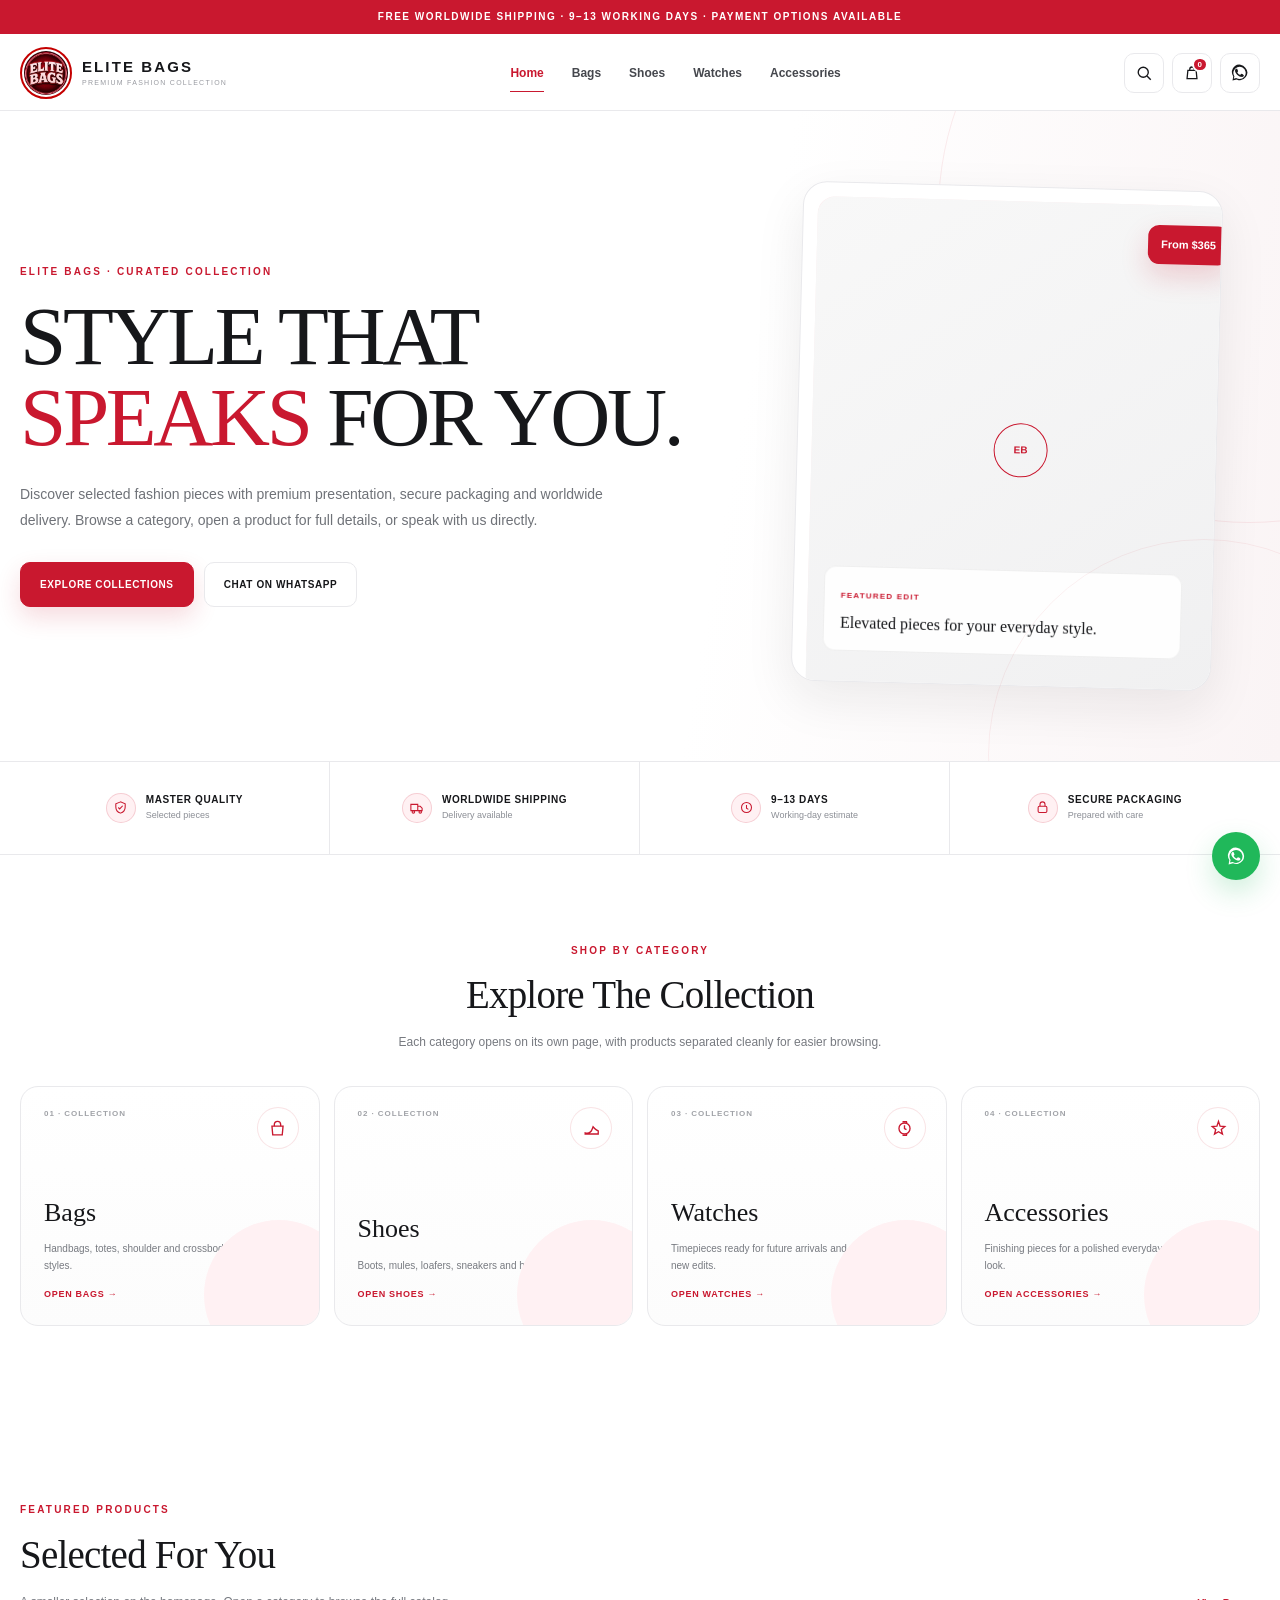
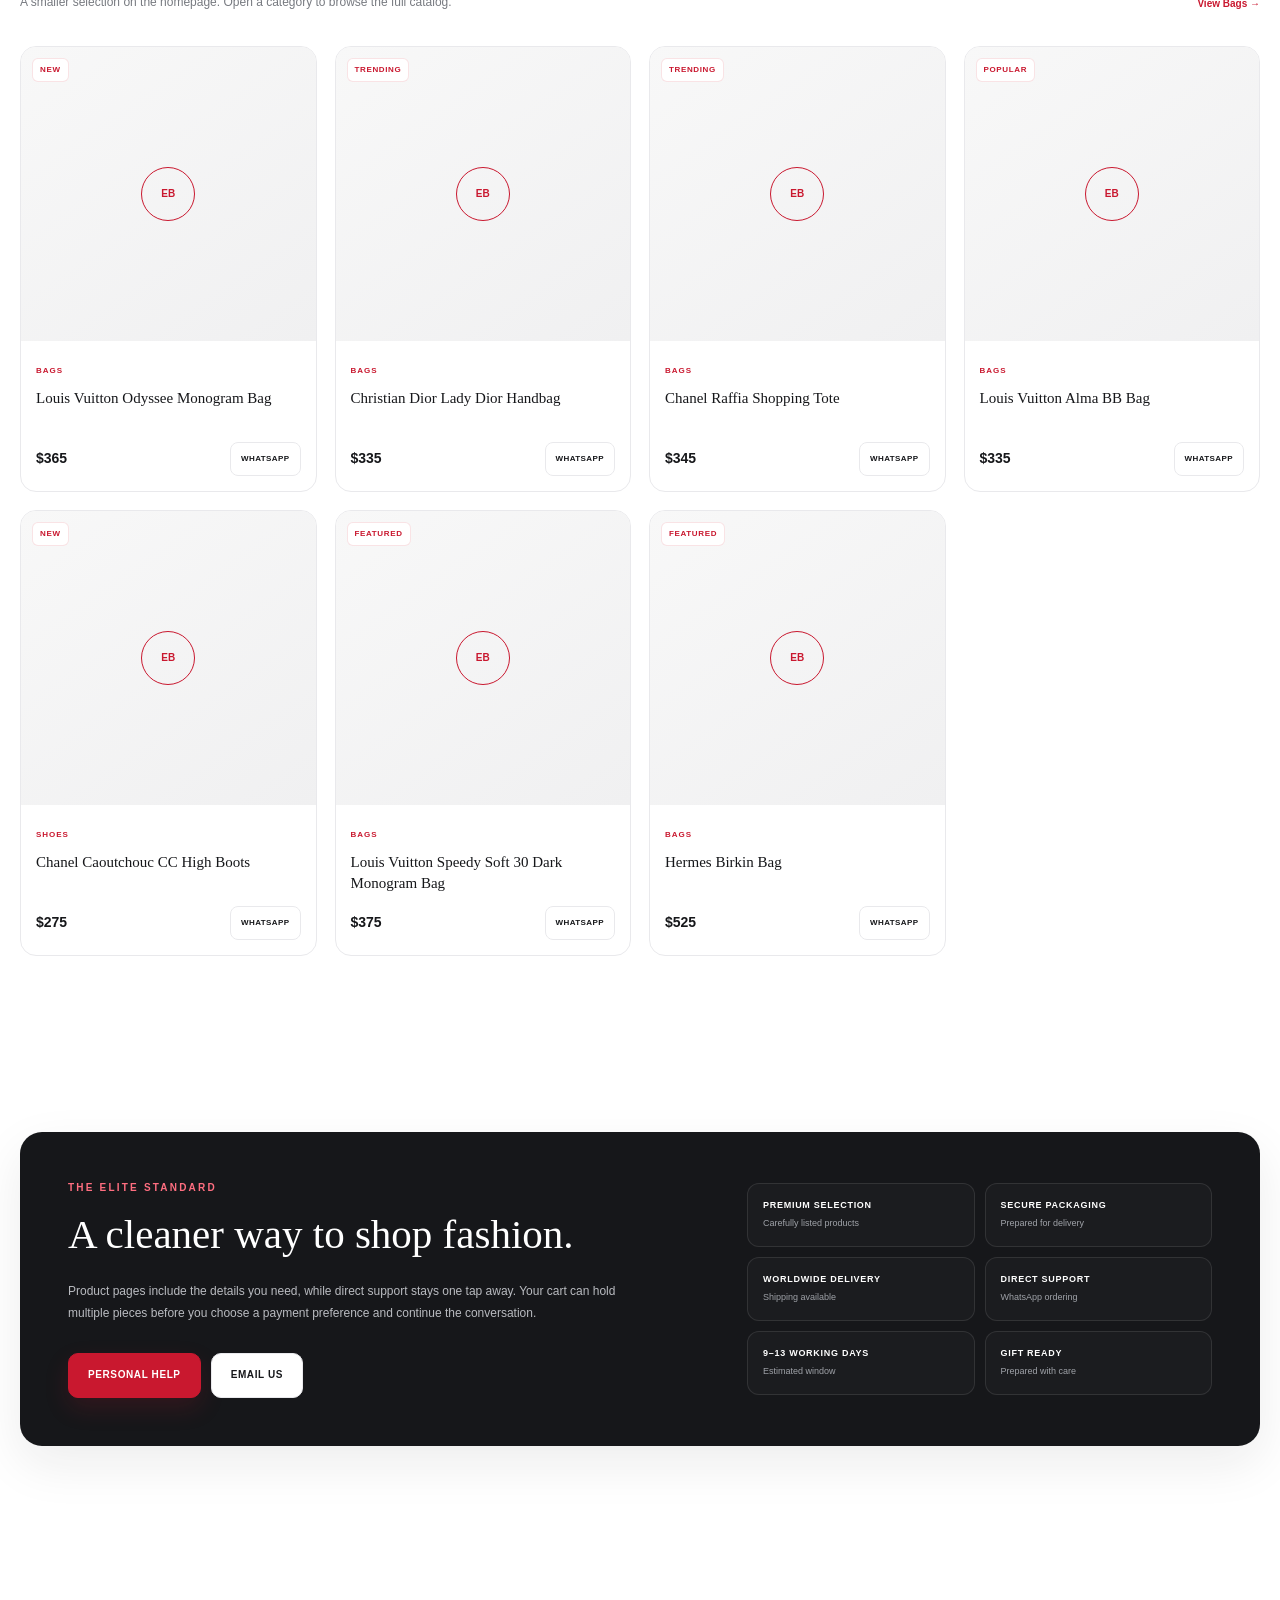
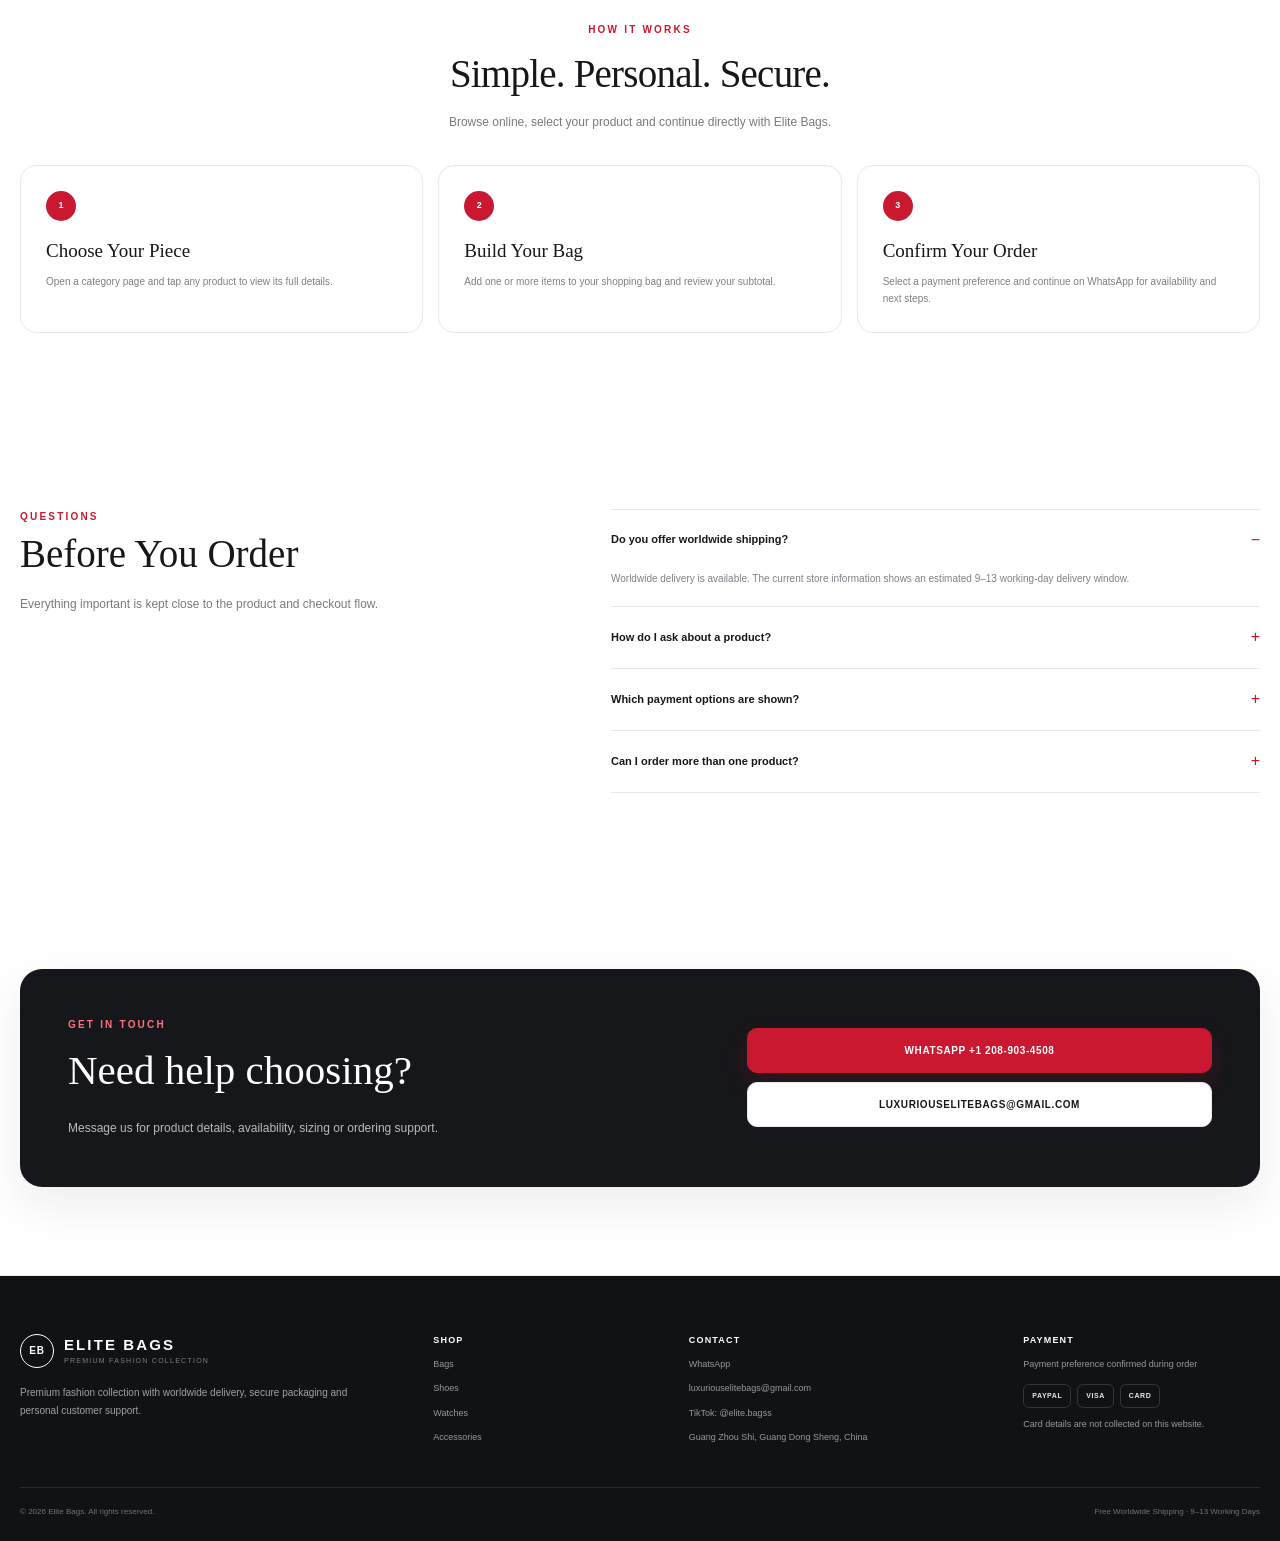
==== commit e13f75cd: "Add favicon link for logo image" ====
--- a/index.html
+++ b/index.html
@@ -7,6 +7,7 @@
 <link rel="canonical" href="https://elitebagss.com/"><link rel="icon" type="image/png" href="favicon.png"><link rel="stylesheet" href="style.css">
 <title>Elite Bags | Premium Fashion Collection</title>
 <script type="application/ld+json">{"@context":"https://schema.org","@type":"WebSite","name":"Elite Bags","url":"https://elitebagss.com/"}</script>
+<link rel="icon" type="image/png" href="logo.png">
 </head>
 <body data-page="home">
 <a class="skip-link" href="#main-content">Skip to content</a>
--- a/style.css
+++ b/style.css
@@ -0,0 +1,368 @@
+:root{
+  --red:#c9182f;
+  --red-dark:#a80f23;
+  --red-soft:#fff1f3;
+  --ink:#16171a;
+  --muted:#70737a;
+  --line:#e9e9ec;
+  --paper:#ffffff;
+  --soft:#f7f7f8;
+  --shadow:0 18px 50px rgba(24,25,28,.08);
+  --radius:18px;
+  --radius-sm:12px;
+  --container:1240px;
+}
+*{box-sizing:border-box;margin:0;padding:0}
+html{scroll-behavior:smooth}
+body{font-family:Inter,Arial,Helvetica,sans-serif;background:var(--paper);color:var(--ink);line-height:1.55;overflow-x:hidden}
+body.drawer-open{overflow:hidden}
+a{text-decoration:none;color:inherit}
+button,input,select,textarea{font:inherit}
+button{cursor:pointer}
+img{max-width:100%}
+.container{width:min(var(--container),calc(100% - 40px));margin-inline:auto}
+.sr-only,.skip-link{position:absolute}
+.sr-only{width:1px;height:1px;padding:0;margin:-1px;overflow:hidden;clip:rect(0,0,0,0);white-space:nowrap;border:0}
+.skip-link{left:14px;top:10px;z-index:3000;background:var(--ink);color:#fff;padding:10px 14px;border-radius:8px;transform:translateY(-140%)}
+.skip-link:focus{transform:none}
+
+.topbar{background:var(--red);color:#fff;text-align:center;font-size:10px;font-weight:800;letter-spacing:.15em;text-transform:uppercase;padding:9px 14px}
+.site-header{position:sticky;top:0;z-index:1000;background:rgba(255,255,255,.96);border-bottom:1px solid var(--line);backdrop-filter:blur(14px);transition:box-shadow .25s ease}
+.site-header.scrolled{box-shadow:0 8px 28px rgba(0,0,0,.06)}
+.navbar{height:76px;display:grid;grid-template-columns:auto 1fr auto;align-items:center;gap:32px}
+.logo{display:inline-flex;align-items:center;gap:10px;min-width:0}
+.logo-mark{width:34px;height:34px;flex:0 0 34px;border:1px solid var(--red);border-radius:50%;display:grid;place-items:center;color:var(--red);font-size:10px;font-weight:900;letter-spacing:.08em;background:#fff}
+.logo-image{width:42px;height:42px;object-fit:contain;display:block}
+.logo-copy{display:flex;flex-direction:column;line-height:1}
+.logo-copy strong{font-size:15px;letter-spacing:.14em;white-space:nowrap}
+.logo-copy span{margin-top:5px;color:#999ba1;font-size:7px;letter-spacing:.18em;white-space:nowrap}
+.nav-links{display:flex;align-items:center;justify-content:center;gap:28px;font-size:12px;font-weight:700;color:#45474d}
+.nav-links a{position:relative;padding:30px 0;transition:color .2s ease}
+.nav-links a::after{content:"";position:absolute;left:0;right:0;bottom:20px;height:1px;background:var(--red);transform:scaleX(0);transform-origin:center;transition:transform .2s ease}
+.nav-links a:hover,.nav-links a[aria-current="page"]{color:var(--red)}
+.nav-links a:hover::after,.nav-links a[aria-current="page"]::after{transform:scaleX(1)}
+.nav-actions{display:flex;align-items:center;gap:8px}
+.icon-btn{position:relative;width:40px;height:40px;border:1px solid var(--line);border-radius:10px;background:#fff;color:var(--ink);display:grid;place-items:center;transition:all .2s ease}
+.icon-btn svg{width:18px;height:18px}
+.icon-btn:hover{border-color:#d9a0a8;color:var(--red);background:var(--red-soft);transform:translateY(-1px)}
+.menu-btn{display:none}
+.cart-count{position:absolute;top:3px;right:3px;min-width:15px;height:15px;padding:0 4px;border-radius:999px;background:var(--red);color:#fff;font-size:8px;font-weight:900;display:grid;place-items:center;border:2px solid #fff}
+
+.search-panel{display:none;border-top:1px solid var(--line);background:#fff;box-shadow:0 18px 40px rgba(0,0,0,.06)}
+.search-panel.open{display:block;animation:panelIn .2s ease both}
+.search-inner{padding:16px 0 18px}
+.search-field{position:relative;display:flex;align-items:center}
+.search-field svg{position:absolute;left:16px;width:18px;height:18px;color:#777}
+.search-field input{width:100%;height:48px;border:1px solid var(--line);border-radius:12px;padding:0 16px 0 46px;outline:none;color:var(--ink);background:#fafafa}
+.search-field input:focus{border-color:#d8a1a8;background:#fff;box-shadow:0 0 0 4px rgba(201,24,47,.07)}
+.search-results{display:none;margin-top:10px;border:1px solid var(--line);border-radius:14px;overflow:hidden;background:#fff}
+.search-results.show{display:block}
+.search-result{display:grid;grid-template-columns:56px 1fr auto;align-items:center;gap:12px;padding:10px 12px;border-bottom:1px solid var(--line);transition:background .2s ease}
+.search-result:last-child{border-bottom:0}
+.search-result:hover{background:#faf5f6}
+.search-result-image{width:56px;height:56px;border-radius:9px;background:var(--soft);overflow:hidden;display:grid;place-items:center;color:var(--red);font-size:10px;font-weight:900}
+.search-result-image img{width:100%;height:100%;object-fit:cover}
+.search-result-copy{min-width:0;display:flex;flex-direction:column;gap:4px}
+.search-result-copy strong{font-size:11px;white-space:nowrap;overflow:hidden;text-overflow:ellipsis}
+.search-result-copy small{font-size:9px;color:#8b8e95}
+.search-result b{font-size:11px}
+.search-empty{padding:18px;display:flex;flex-direction:column;gap:4px;font-size:11px}
+.search-empty span{color:#8b8e95;font-size:10px}
+
+.mobile-menu{display:none;border-top:1px solid var(--line);background:#fff}
+.mobile-menu.open{display:block;animation:panelIn .2s ease both}
+.mobile-menu .container{display:grid}
+.mobile-menu a{padding:15px 0;border-bottom:1px solid var(--line);font-size:11px;font-weight:800;color:#44474d}
+.mobile-menu a:last-child{border-bottom:0}
+
+.hero{position:relative;overflow:hidden;background:linear-gradient(100deg,#fff 0%,#fff 57%,#faf4f5 100%);border-bottom:1px solid var(--line)}
+.hero::before{content:"";position:absolute;width:620px;height:620px;right:-280px;top:-210px;border:1px solid rgba(201,24,47,.08);border-radius:50%}
+.hero::after{content:"";position:absolute;width:430px;height:430px;right:-140px;bottom:-210px;border:1px solid rgba(201,24,47,.06);border-radius:50%}
+.hero-grid{display:grid;grid-template-columns:1.15fr .85fr;align-items:center;gap:50px;min-height:650px;padding:70px 0}
+.eyebrow,.section-kicker{font-size:10px;letter-spacing:.22em;text-transform:uppercase;font-weight:900;color:var(--red)}
+.hero h1{margin-top:16px;font-family:Georgia,serif;font-weight:500;font-size:clamp(48px,6.5vw,84px);line-height:.98;letter-spacing:-.04em;max-width:720px}
+.hero h1 span{color:var(--red)}
+.hero p{margin-top:22px;max-width:610px;color:#6f7278;font-size:14px;line-height:1.9}
+.buttons{margin-top:28px;display:flex;flex-wrap:wrap;gap:10px}
+.btn{min-height:45px;padding:0 19px;border:1px solid var(--line);border-radius:10px;display:inline-flex;align-items:center;justify-content:center;gap:8px;font-size:10px;font-weight:900;letter-spacing:.06em;text-transform:uppercase;transition:all .22s ease}
+.btn:hover{transform:translateY(-2px)}
+.btn-red{background:var(--red);border-color:var(--red);color:#fff;box-shadow:0 10px 25px rgba(201,24,47,.16)}
+.btn-red:hover{background:var(--red-dark);border-color:var(--red-dark)}
+.btn-outline{background:#fff;color:var(--ink)}
+.btn-outline:hover{border-color:#d9a0a8;color:var(--red);background:var(--red-soft)}
+.btn-small{min-height:38px;padding:0 13px;font-size:9px}
+.hero-visual{position:relative;min-height:480px;display:grid;place-items:center}
+.hero-card{position:relative;width:min(420px,100%);height:500px;background:#fff;border:1px solid var(--line);border-radius:24px;padding:14px;box-shadow:var(--shadow);transform:rotate(1.5deg);overflow:hidden}
+.hero-card::before{content:"";position:absolute;inset:14px;border:1px solid rgba(201,24,47,.08);border-radius:17px;pointer-events:none}
+.hero-card img{width:100%;height:100%;object-fit:cover;border-radius:18px;background:#f4f4f5}
+.hero-card-copy{position:absolute;left:30px;right:30px;bottom:30px;padding:14px 16px;background:rgba(255,255,255,.92);backdrop-filter:blur(8px);border-radius:12px;border:1px solid rgba(0,0,0,.06)}
+.hero-card-copy span{font-size:8px;color:var(--red);font-weight:900;letter-spacing:.15em;text-transform:uppercase}
+.hero-card-copy strong{display:block;margin-top:5px;font-family:Georgia,serif;font-size:16px;font-weight:500}
+.hero-price{position:absolute;right:-8px;top:34px;background:var(--red);color:#fff;padding:11px 13px;border-radius:11px;font-size:11px;font-weight:900;box-shadow:0 12px 28px rgba(201,24,47,.18)}
+
+.trust-strip{border-bottom:1px solid var(--line);background:#fff}
+.trust-grid{display:grid;grid-template-columns:repeat(4,1fr)}
+.trust-item{min-height:92px;padding:18px 14px;display:flex;align-items:center;justify-content:center;gap:10px;border-right:1px solid var(--line)}
+.trust-item:last-child{border-right:0}
+.trust-icon{width:30px;height:30px;border:1px solid rgba(201,24,47,.16);border-radius:50%;display:grid;place-items:center;color:var(--red);background:var(--red-soft);flex:0 0 30px}
+.trust-icon svg{width:15px;height:15px}
+.trust-copy{display:flex;flex-direction:column;gap:2px}
+.trust-copy strong{font-size:10px;letter-spacing:.06em;text-transform:uppercase}
+.trust-copy span{font-size:9px;color:#8b8e95}
+
+.section{padding:88px 0}
+.section-heading{display:flex;align-items:end;justify-content:space-between;gap:30px;margin-bottom:34px}
+.section-heading.center{justify-content:center;text-align:center}
+.section-heading h2{margin-top:7px;font-family:Georgia,serif;font-size:39px;font-weight:500;letter-spacing:-.02em}
+.section-heading p{margin-top:8px;max-width:650px;color:#777a80;font-size:12px}
+.section-link{font-size:10px;font-weight:900;color:var(--red);white-space:nowrap}
+
+.category-grid{display:grid;grid-template-columns:repeat(4,1fr);gap:14px}
+.category-card{position:relative;min-height:240px;padding:23px;border:1px solid var(--line);border-radius:18px;background:linear-gradient(180deg,#fff,#fcfcfc);display:flex;flex-direction:column;justify-content:flex-end;overflow:hidden;transition:transform .3s ease,box-shadow .3s ease,border-color .3s ease}
+.category-card::before{content:"";position:absolute;inset:auto -35px -45px auto;width:150px;height:150px;border-radius:50%;background:var(--red-soft)}
+.category-card:hover{transform:translateY(-6px);border-color:#e0b3b9;box-shadow:var(--shadow)}
+.category-number{position:absolute;left:23px;top:21px;color:#a1a3a8;font-size:8px;font-weight:900;letter-spacing:.12em}
+.category-icon{position:absolute;right:20px;top:20px;width:42px;height:42px;border-radius:50%;display:grid;place-items:center;border:1px solid rgba(201,24,47,.12);background:#fff;color:var(--red)}
+.category-icon svg{width:19px;height:19px}
+.category-card h3{font-family:Georgia,serif;font-weight:500;font-size:26px}
+.category-card p{margin-top:8px;max-width:190px;color:#777a80;font-size:10px;line-height:1.65}
+.category-card > span:last-child{margin-top:14px;font-size:9px;color:var(--red);font-weight:900;letter-spacing:.08em;text-transform:uppercase}
+
+.products-grid{display:grid;grid-template-columns:repeat(4,1fr);gap:18px}
+.product-card{border:1px solid var(--line);border-radius:16px;background:#fff;overflow:hidden;transition:transform .28s ease,box-shadow .28s ease,border-color .28s ease}
+.product-card:hover{transform:translateY(-7px);box-shadow:var(--shadow);border-color:#e2bcc1}
+.product-card-media{position:relative;display:block;aspect-ratio:1/1;overflow:hidden;background:#f5f5f6}
+.product-card-media img{width:100%;height:100%;display:block;object-fit:cover;transition:transform .55s cubic-bezier(.2,.65,.3,1)}
+.product-card:hover .product-card-media img{transform:scale(1.045)}
+.product-badge{position:absolute;left:11px;top:11px;z-index:2;padding:5px 7px;background:rgba(255,255,255,.95);color:var(--red);border:1px solid rgba(201,24,47,.12);border-radius:6px;font-size:8px;font-weight:900;letter-spacing:.08em;text-transform:uppercase}
+.product-placeholder{width:100%;height:100%;display:grid;place-items:center;background:linear-gradient(145deg,#f8f8f8,#f0f0f1);color:var(--red)}
+.product-placeholder span{width:54px;height:54px;border:1px solid var(--red);border-radius:50%;display:grid;place-items:center;font-size:10px;font-weight:900}
+.product-card-body{padding:15px}
+.product-category{color:var(--red);font-size:8px;font-weight:900;letter-spacing:.12em;text-transform:uppercase}
+.product-card h3{margin-top:7px;min-height:42px;font-family:Georgia,serif;font-size:15px;line-height:1.4;font-weight:500}
+.product-card h3 a:hover{color:var(--red)}
+.product-card-footer{display:flex;align-items:center;justify-content:space-between;gap:9px;margin-top:12px}
+.product-price{font-size:14px;font-weight:900}
+.quick-order{min-height:34px;padding:0 10px;border:1px solid var(--line);border-radius:8px;background:#fff;font-size:8px;font-weight:900;letter-spacing:.05em;text-transform:uppercase;color:var(--ink);transition:all .2s ease}
+.quick-order:hover{border-color:#ddaab2;color:var(--red);background:var(--red-soft)}
+.product-grid-empty{grid-column:1/-1;padding:50px 20px;text-align:center;border:1px dashed #dddde2;border-radius:16px;color:#888b91}
+.product-grid-empty strong{display:block;color:var(--ink);font-family:Georgia,serif;font-size:20px;font-weight:500}
+.product-grid-empty span{display:block;margin-top:5px;font-size:10px}
+
+.service-panel{background:#16171a;color:#fff;border-radius:22px;padding:48px;display:grid;grid-template-columns:1.15fr .85fr;gap:50px;align-items:center;box-shadow:var(--shadow)}
+.service-panel .section-kicker{color:#ff6e80}
+.service-panel h2{margin-top:7px;font-family:Georgia,serif;font-size:41px;font-weight:500}
+.service-panel p{margin-top:14px;max-width:580px;color:#b9bbc0;font-size:12px;line-height:1.85}
+.service-points{display:grid;grid-template-columns:1fr 1fr;gap:10px}
+.service-point{padding:15px;border:1px solid rgba(255,255,255,.1);background:rgba(255,255,255,.025);border-radius:12px}
+.service-point strong{display:block;font-size:9px;text-transform:uppercase;letter-spacing:.08em}
+.service-point span{display:block;margin-top:4px;color:#9fa2a8;font-size:9px}
+
+.steps{display:grid;grid-template-columns:repeat(3,1fr);gap:15px}
+.step{padding:25px;border:1px solid var(--line);border-radius:16px;background:#fff}
+.step-no{width:30px;height:30px;border-radius:50%;background:var(--red);color:#fff;display:grid;place-items:center;font-size:9px;font-weight:900}
+.step h3{margin-top:15px;font-family:Georgia,serif;font-size:19px;font-weight:500}
+.step p{margin-top:7px;color:#7c7f85;font-size:10px;line-height:1.7}
+
+.faq-grid{display:grid;grid-template-columns:.9fr 1.1fr;gap:60px;align-items:start}
+.faq-grid h2{font-family:Georgia,serif;font-size:39px;font-weight:500}
+.faq-grid > div > p{margin-top:10px;color:#777a80;font-size:12px;max-width:430px;line-height:1.8}
+details{border-top:1px solid var(--line)}
+details:last-child{border-bottom:1px solid var(--line)}
+summary{list-style:none;cursor:pointer;padding:18px 0;display:flex;align-items:center;justify-content:space-between;gap:16px;font-size:11px;font-weight:800}
+summary::-webkit-details-marker{display:none}
+summary::after{content:"+";font-size:16px;color:var(--red);font-weight:400}
+details[open] summary::after{content:"−"}
+details p{padding:0 28px 18px 0;color:#7d8086;font-size:10px;line-height:1.8}
+
+.category-hero{padding:70px 0 42px;background:linear-gradient(180deg,#fff,#fff6f7);border-bottom:1px solid var(--line)}
+.category-hero-grid{display:grid;grid-template-columns:1fr auto;gap:30px;align-items:end}
+.category-hero h1{margin-top:8px;font-family:Georgia,serif;font-weight:500;font-size:clamp(45px,6vw,70px);line-height:1}
+.category-hero p{margin-top:12px;max-width:700px;color:#777a80;font-size:12px;line-height:1.8}
+.category-meta{display:flex;align-items:center;gap:8px;flex-wrap:wrap;justify-content:flex-end}
+.meta-pill{padding:7px 10px;border-radius:999px;background:#fff;border:1px solid var(--line);font-size:8px;font-weight:900;letter-spacing:.08em;text-transform:uppercase;color:#686b71;display:inline-flex;align-items:center;gap:6px}.meta-pill svg{width:15px;height:15px;display:block;color:var(--red)}
+.breadcrumb{border-bottom:1px solid var(--line);background:#fff}
+.breadcrumb-inner{min-height:52px;display:flex;align-items:center;gap:9px;color:#90939a;font-size:9px}
+.breadcrumb-inner a:hover{color:var(--red)}
+.breadcrumb-inner strong{color:#2b2c30;white-space:nowrap;overflow:hidden;text-overflow:ellipsis}
+
+.product-page{padding:54px 0 90px}
+.product-layout{display:grid;grid-template-columns:1fr 1fr;gap:58px;align-items:start}
+.product-gallery{min-width:0}
+.main-image-box{position:relative;aspect-ratio:1/1;border:1px solid var(--line);border-radius:20px;overflow:hidden;background:#f6f6f7;box-shadow:var(--shadow)}
+.main-image{width:100%;height:100%;object-fit:cover;display:block;cursor:zoom-in}
+.image-placeholder{position:absolute;inset:0;display:grid;place-items:center}
+.image-placeholder-inner{width:74px;height:74px;border:1px solid var(--red);border-radius:50%;display:grid;place-items:center;color:var(--red);font-size:12px;font-weight:900}
+.gallery-arrow{position:absolute;top:50%;width:34px;height:34px;margin-top:-17px;border:1px solid rgba(0,0,0,.08);border-radius:50%;background:rgba(255,255,255,.9);display:grid;place-items:center;font-size:20px;color:#333;transition:all .2s ease}
+.gallery-arrow:hover{background:#fff;color:var(--red);transform:scale(1.04)}
+.gallery-prev{left:14px}.gallery-next{right:14px}
+.gallery-count{position:absolute;right:14px;bottom:14px;padding:6px 8px;border-radius:7px;background:rgba(255,255,255,.9);font-size:8px;font-weight:900;color:#555}
+.thumbs{display:grid;grid-template-columns:repeat(5,1fr);gap:8px;margin-top:10px}
+.product-thumb{aspect-ratio:1;border:1px solid var(--line);border-radius:10px;overflow:hidden;background:#f5f5f6;padding:0}
+.product-thumb.active{border-color:var(--red);box-shadow:0 0 0 2px rgba(201,24,47,.07)}
+.product-thumb img{width:100%;height:100%;object-fit:cover;display:block}
+
+.product-info{min-width:0}
+.product-info .product-category{font-size:9px}
+.product-info h1{margin-top:8px;font-family:Georgia,serif;font-size:clamp(34px,4.2vw,52px);font-weight:500;line-height:1.05;letter-spacing:-.02em}
+.product-subtitle{margin-top:8px;color:#8a8d93;font-size:10px}
+.product-price-large{margin-top:18px;font-size:28px;font-weight:900}
+.product-id{margin-top:5px;color:#979aa0;font-size:9px}
+.product-description{margin-top:20px;color:#686b72;font-size:12px;line-height:1.9;max-width:650px}
+.spec-grid{display:grid;grid-template-columns:repeat(2,1fr);gap:9px;margin-top:23px}
+.spec-card{padding:13px;border:1px solid var(--line);border-radius:11px;background:#fff}
+.spec-card span{display:block;color:#95989f;font-size:8px;letter-spacing:.08em;text-transform:uppercase}
+.spec-card strong{display:block;margin-top:4px;font-size:10px}
+.product-benefits{display:grid;grid-template-columns:repeat(3,1fr);gap:9px;margin-top:18px}
+.product-benefit{padding:13px;border:1px solid var(--line);border-radius:11px;background:#fafafa}
+.product-benefit svg{width:16px;height:16px;color:var(--red);margin-bottom:7px}
+.product-benefit strong{display:block;font-size:9px}
+.product-benefit span{display:block;margin-top:3px;color:#898c92;font-size:8px;line-height:1.5}
+.product-actions{display:grid;grid-template-columns:1fr 1fr;gap:9px;margin-top:22px}
+.product-meta-actions{display:flex;gap:14px;margin-top:11px}
+.meta-button{border:0;background:none;padding:0;color:#777a80;font-size:9px;font-weight:800}
+.meta-button:hover{color:var(--red)}
+.order-note{margin-top:15px;padding:13px;border-left:2px solid var(--red);background:#fff7f8;display:flex;gap:9px;color:#6b6e74}
+.order-note svg{width:16px;height:16px;color:var(--red);flex:0 0 16px}
+.order-note strong{display:block;font-size:9px;color:#292a2e}
+.order-note span{display:block;margin-top:3px;font-size:8px;line-height:1.6}
+.info-strip{border-top:1px solid var(--line);border-bottom:1px solid var(--line);background:#fff}
+.info-grid{display:grid;grid-template-columns:repeat(4,1fr)}
+.info-item{min-height:90px;display:flex;align-items:center;gap:10px;justify-content:center;border-right:1px solid var(--line)}
+.info-item:last-child{border-right:0}
+.info-item svg{width:17px;height:17px;color:var(--red)}
+.info-item strong{font-size:9px;text-transform:uppercase;letter-spacing:.08em}
+.info-item span{display:block;color:#8b8e95;font-size:8px;margin-top:2px}
+.related-section{padding:76px 0}
+
+.site-footer{border-top:1px solid var(--line);background:#111214;color:#fff;padding:58px 0 23px}
+.footer-grid{display:grid;grid-template-columns:1.4fr .8fr 1.1fr .9fr;gap:45px}
+.footer-brand .logo-mark{background:transparent;color:#fff;border-color:#fff}
+.footer-brand .logo-copy strong{color:#fff}.footer-brand .logo-copy span{color:#7c7f85}
+.footer-brand p{margin-top:16px;max-width:360px;color:#9fa2a8;font-size:10px;line-height:1.8}
+.footer-column{display:flex;flex-direction:column;align-items:flex-start}
+.footer-column h4{font-size:9px;letter-spacing:.13em;text-transform:uppercase;color:#fff}
+.footer-column a,.footer-column span{margin-top:9px;color:#96999f;font-size:9px;line-height:1.7}
+.footer-column a:hover{color:#fff}
+.payment-row{display:flex;flex-wrap:wrap;gap:6px;margin-top:12px}
+.payment-chip{margin-top:0!important;padding:5px 8px;border:1px solid #34353a;border-radius:6px;color:#e8e8e9!important;font-size:7px!important;font-weight:900;letter-spacing:.08em;text-transform:uppercase}
+.footer-bottom{display:flex;justify-content:space-between;gap:20px;border-top:1px solid #2a2b2f;margin-top:42px;padding-top:18px;color:#6f7278;font-size:8px}
+
+.floating-whatsapp{position:fixed;right:20px;bottom:20px;z-index:950;width:48px;height:48px;border-radius:50%;background:#20b85a;color:#fff;display:grid;place-items:center;box-shadow:0 12px 28px rgba(32,184,90,.22);transition:transform .2s ease}
+.floating-whatsapp:hover{transform:translateY(-3px)}
+.floating-whatsapp svg{width:19px;height:19px}
+.back-top{position:fixed;right:20px;bottom:79px;z-index:900;width:36px;height:36px;border:1px solid var(--line);border-radius:50%;background:#fff;color:#333;display:grid;place-items:center;opacity:0;pointer-events:none;transition:all .2s ease}
+.back-top.show{opacity:1;pointer-events:auto}
+.back-top:hover{color:var(--red);border-color:#d9a0a8}
+
+.drawer-overlay{position:fixed;inset:0;background:rgba(20,21,24,.38);z-index:1400;opacity:0;visibility:hidden;transition:opacity .25s ease,visibility .25s ease}
+.drawer-overlay.open{opacity:1;visibility:visible}
+.cart-drawer{position:fixed;top:0;right:0;z-index:1500;width:min(430px,92vw);height:100vh;background:#fff;border-left:1px solid var(--line);transform:translateX(102%);transition:transform .3s cubic-bezier(.2,.7,.2,1);display:flex;flex-direction:column}
+.cart-drawer.open{transform:none}
+.cart-header{height:74px;padding:0 20px;display:flex;align-items:center;justify-content:space-between;border-bottom:1px solid var(--line)}
+.cart-header h2{font-family:Georgia,serif;font-weight:500;font-size:25px}
+.cart-close{border:0;background:none;color:#333;font-size:24px;line-height:1}
+.cart-items{flex:1;overflow:auto;padding:4px 20px}
+.cart-empty{text-align:center;padding:75px 18px;color:#8a8d93}
+.cart-empty-icon{width:56px;height:56px;border:1px solid var(--red);border-radius:50%;display:grid;place-items:center;margin:0 auto 15px;color:var(--red);font-size:10px;font-weight:900}
+.cart-empty h3{font-family:Georgia,serif;font-size:22px;font-weight:500;color:var(--ink)}
+.cart-empty p{margin:7px auto 18px;max-width:240px;font-size:10px}
+.cart-item{display:grid;grid-template-columns:68px 1fr auto;gap:11px;padding:14px 0;border-bottom:1px solid var(--line)}
+.cart-item-media{width:68px;height:68px;border-radius:10px;background:#f4f4f5;overflow:hidden;display:grid;place-items:center;color:var(--red);font-size:9px;font-weight:900}
+.cart-item-media img{width:100%;height:100%;object-fit:cover}
+.cart-item-main{min-width:0}
+.cart-item-main strong{display:block;font-family:Georgia,serif;font-size:12px;font-weight:500;line-height:1.4}
+.cart-item-main > span{display:block;margin-top:4px;font-size:10px;font-weight:900;color:var(--red)}
+.cart-item-controls{display:flex;align-items:center;gap:6px;margin-top:9px}
+.cart-item-controls button{width:23px;height:23px;border:1px solid var(--line);border-radius:6px;background:#fff;font-size:12px}
+.cart-item-controls b{font-size:9px;min-width:14px;text-align:center}
+.cart-item-controls .remove-link{width:auto;border:0;padding:0 4px;background:none;color:#898c92;font-size:8px}
+.cart-item-controls .remove-link:hover{color:var(--red)}
+.cart-line-total{align-self:start;font-size:10px}
+.cart-footer{border-top:1px solid var(--line);padding:18px 20px 20px}
+.cart-total{display:flex;justify-content:space-between;gap:20px;align-items:center;margin-bottom:12px;font-size:10px;color:#777a80}.cart-total strong{font-size:14px;color:var(--ink)}
+.cart-footer .btn{width:100%}
+
+.checkout-modal{position:fixed;inset:0;z-index:1800;background:rgba(20,21,24,.52);display:none;place-items:center;padding:20px}
+.checkout-modal.open{display:grid}
+.checkout-card{width:min(560px,100%);background:#fff;border-radius:18px;box-shadow:0 30px 80px rgba(0,0,0,.2);overflow:hidden}
+.checkout-head{padding:22px 22px 18px;display:flex;justify-content:space-between;gap:20px;border-bottom:1px solid var(--line)}
+.checkout-head h2{font-family:Georgia,serif;font-size:27px;font-weight:500}.checkout-head p{margin-top:5px;color:#85888e;font-size:9px;line-height:1.7;max-width:390px}
+.checkout-close{border:0;background:none;font-size:24px;color:#444}
+.checkout-body{padding:22px}
+.checkout-summary{border:1px solid var(--line);border-radius:12px;padding:14px}
+.checkout-summary-row{display:flex;justify-content:space-between;padding:4px 0;font-size:10px}
+.checkout-note{margin-top:8px;color:#8b8e95;font-size:8px;line-height:1.6}
+.payment-methods{display:grid;grid-template-columns:1fr 1fr;gap:10px;margin-top:12px}
+.payment-method{display:grid;grid-template-columns:34px 1fr;gap:10px;text-align:left;padding:13px;border:1px solid var(--line);border-radius:12px;background:#fff;transition:.2s}
+.payment-method:hover,.payment-method.active{border-color:#ddaab2;background:var(--red-soft)}
+.payment-icon{width:34px;height:34px;border-radius:8px;background:#f6f6f7;border:1px solid var(--line);display:grid;place-items:center;color:var(--red);font-size:7px;font-weight:900}
+.payment-copy strong{display:block;font-size:10px}.payment-copy span{display:block;margin-top:3px;color:#8b8e95;font-size:8px}
+
+.image-zoom{position:fixed;inset:0;z-index:2100;background:rgba(0,0,0,.9);display:none;place-items:center;padding:24px}
+.image-zoom.open{display:grid}
+.image-zoom img{max-width:min(92vw,1100px);max-height:88vh;object-fit:contain}
+.image-zoom button{position:absolute;right:24px;top:20px;width:38px;height:38px;border:1px solid rgba(255,255,255,.25);border-radius:50%;background:rgba(255,255,255,.08);color:#fff;font-size:23px}
+.toast{position:fixed;left:50%;bottom:25px;z-index:2500;transform:translate(-50%,20px);background:#17181b;color:#fff;padding:10px 14px;border-radius:9px;font-size:9px;opacity:0;pointer-events:none;transition:all .25s ease;box-shadow:0 12px 30px rgba(0,0,0,.2)}
+.toast.show{opacity:1;transform:translate(-50%,0)}
+
+.reveal,.reveal-up,.reveal-left{opacity:0;transition:opacity .75s ease,transform .75s cubic-bezier(.2,.7,.2,1)}
+.reveal{transform:translateY(24px)}
+.reveal-up{transform:translateY(32px)}
+.reveal-left{transform:translateX(-28px)}
+.reveal.is-visible,.reveal-up.is-visible,.reveal-left.is-visible{opacity:1;transform:none}
+.stagger-1{transition-delay:.05s}.stagger-2{transition-delay:.1s}.stagger-3{transition-delay:.15s}.stagger-4{transition-delay:.2s}
+
+@keyframes panelIn{from{opacity:0;transform:translateY(-5px)}to{opacity:1;transform:translateY(0)}}
+@media (prefers-reduced-motion:reduce){html{scroll-behavior:auto}.reveal,.reveal-up,.reveal-left{opacity:1!important;transform:none!important;transition:none!important}.product-card,.btn,.icon-btn{transition:none!important}.hero-card{transform:none}}
+
+@media(max-width:1050px){
+  .navbar{grid-template-columns:auto 1fr auto;gap:18px}
+  .nav-links{gap:18px}.nav-links a{font-size:11px}
+  .category-grid{grid-template-columns:repeat(2,1fr)}
+  .products-grid{grid-template-columns:repeat(3,1fr)}
+  .hero-grid{grid-template-columns:1fr .8fr;gap:28px}.hero-card{height:440px}
+  .service-panel{grid-template-columns:1fr;gap:28px}
+  .faq-grid{grid-template-columns:1fr;gap:35px}
+  .footer-grid{grid-template-columns:1.4fr 1fr 1fr}
+  .footer-column:last-child{grid-column:2/4}
+}
+@media(max-width:780px){
+  .container{width:min(var(--container),calc(100% - 28px))}
+  .navbar{height:66px;grid-template-columns:auto 1fr auto}
+  .menu-btn{display:grid}.nav-links{display:none}
+  .logo{justify-self:start}.logo-image{width:36px;height:36px}.logo-mark{width:32px;height:32px;flex-basis:32px}.logo-copy strong{font-size:13px}.logo-copy span{font-size:6px}
+  .hero-grid{grid-template-columns:1fr;min-height:auto;padding:62px 0 42px}.hero-content{max-width:680px}.hero-visual{min-height:370px}.hero-card{width:min(360px,88vw);height:380px}.hero-price{right:3px;top:25px}
+  .trust-grid{grid-template-columns:1fr 1fr}.trust-item{justify-content:flex-start;border-bottom:1px solid var(--line)}.trust-item:nth-child(2n){border-right:0}.trust-item:nth-last-child(-n+2){border-bottom:0}
+  .section{padding:68px 0}.section-heading{align-items:flex-start;flex-direction:column;margin-bottom:25px}.section-heading h2{font-size:31px}.section-heading.center{align-items:center}
+  .products-grid{grid-template-columns:repeat(2,1fr);gap:11px}.product-card-body{padding:12px}.product-card h3{font-size:12px;min-height:48px}.quick-order{width:100%}.product-card-footer{align-items:stretch;flex-direction:column}.product-price{font-size:13px}
+  .category-hero{padding:56px 0 33px}.category-hero-grid{grid-template-columns:1fr}.category-meta{justify-content:flex-start}
+  .product-layout{grid-template-columns:1fr;gap:35px}.product-info h1{font-size:38px}.product-benefits{grid-template-columns:1fr}.product-actions{grid-template-columns:1fr}.product-meta-actions{margin-top:12px}.thumbs{grid-template-columns:repeat(5,1fr)}
+  .info-grid{grid-template-columns:1fr 1fr}.info-item:nth-child(2){border-right:0}.info-item{border-bottom:1px solid var(--line)}.info-item:nth-last-child(-n+2){border-bottom:0}
+  .steps{grid-template-columns:1fr}.footer-grid{grid-template-columns:1fr 1fr;gap:28px}.footer-column:last-child{grid-column:auto}.footer-bottom{flex-direction:column;gap:8px}
+  .payment-methods{grid-template-columns:1fr}.floating-whatsapp{right:14px;bottom:14px}.back-top{right:14px;bottom:70px}
+}
+@media(max-width:520px){
+  .topbar{font-size:8px;letter-spacing:.1em;padding:8px}
+  .nav-actions{gap:5px}.icon-btn{width:36px;height:36px;border-radius:9px}.icon-btn svg{width:16px;height:16px}.logo-copy span{display:none}
+  .hero h1{font-size:48px}.hero p{font-size:12px}.buttons{display:grid}.btn{width:100%}
+  .hero-visual{min-height:330px}.hero-card{height:330px}.hero-card-copy{left:24px;right:24px;bottom:23px}
+  .trust-item{padding:15px 10px}.trust-copy strong{font-size:8px}.trust-copy span{font-size:8px}
+  .category-grid{grid-template-columns:1fr}.category-card{min-height:210px}
+  .products-grid{grid-template-columns:1fr 1fr}.product-card-media{aspect-ratio:1/1}.product-card h3{font-size:11px;min-height:51px}.product-card-body{padding:10px}
+  .service-panel{padding:31px 20px}.service-panel h2{font-size:32px}.service-points{grid-template-columns:1fr}
+  .faq-grid h2{font-size:31px}.footer-grid{grid-template-columns:1fr}
+  .footer-bottom{font-size:7px}
+  .spec-grid{grid-template-columns:1fr}.product-page{padding-top:30px}.main-image-box{border-radius:16px}.gallery-arrow{width:31px;height:31px;margin-top:-15.5px}
+}
+/* Circular Logo */
+.logo img {
+  width: 52px;
+  height: 52px;
+  border-radius: 50%;
+  object-fit: cover;
+  display: block;
+  border: 2px solid #c40000;
+  padding: 2px;
+  background: #fff;
+}
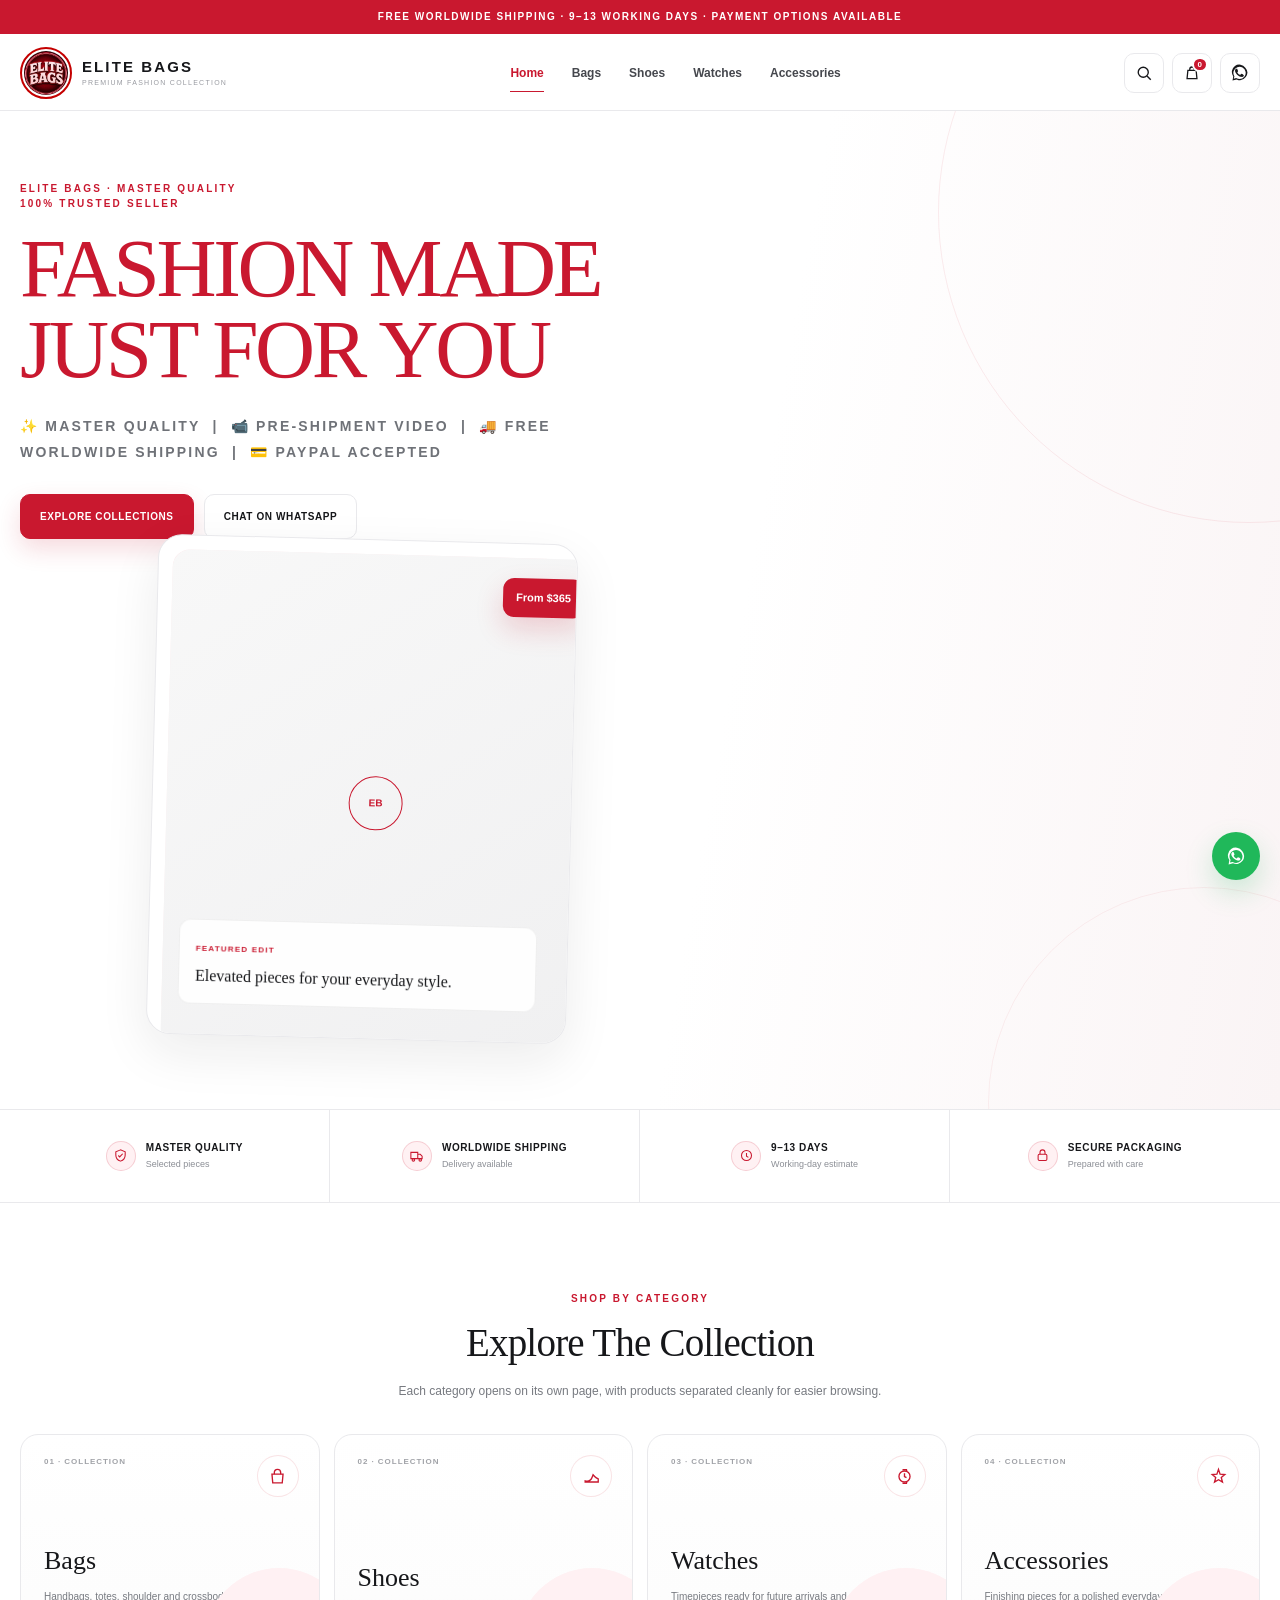
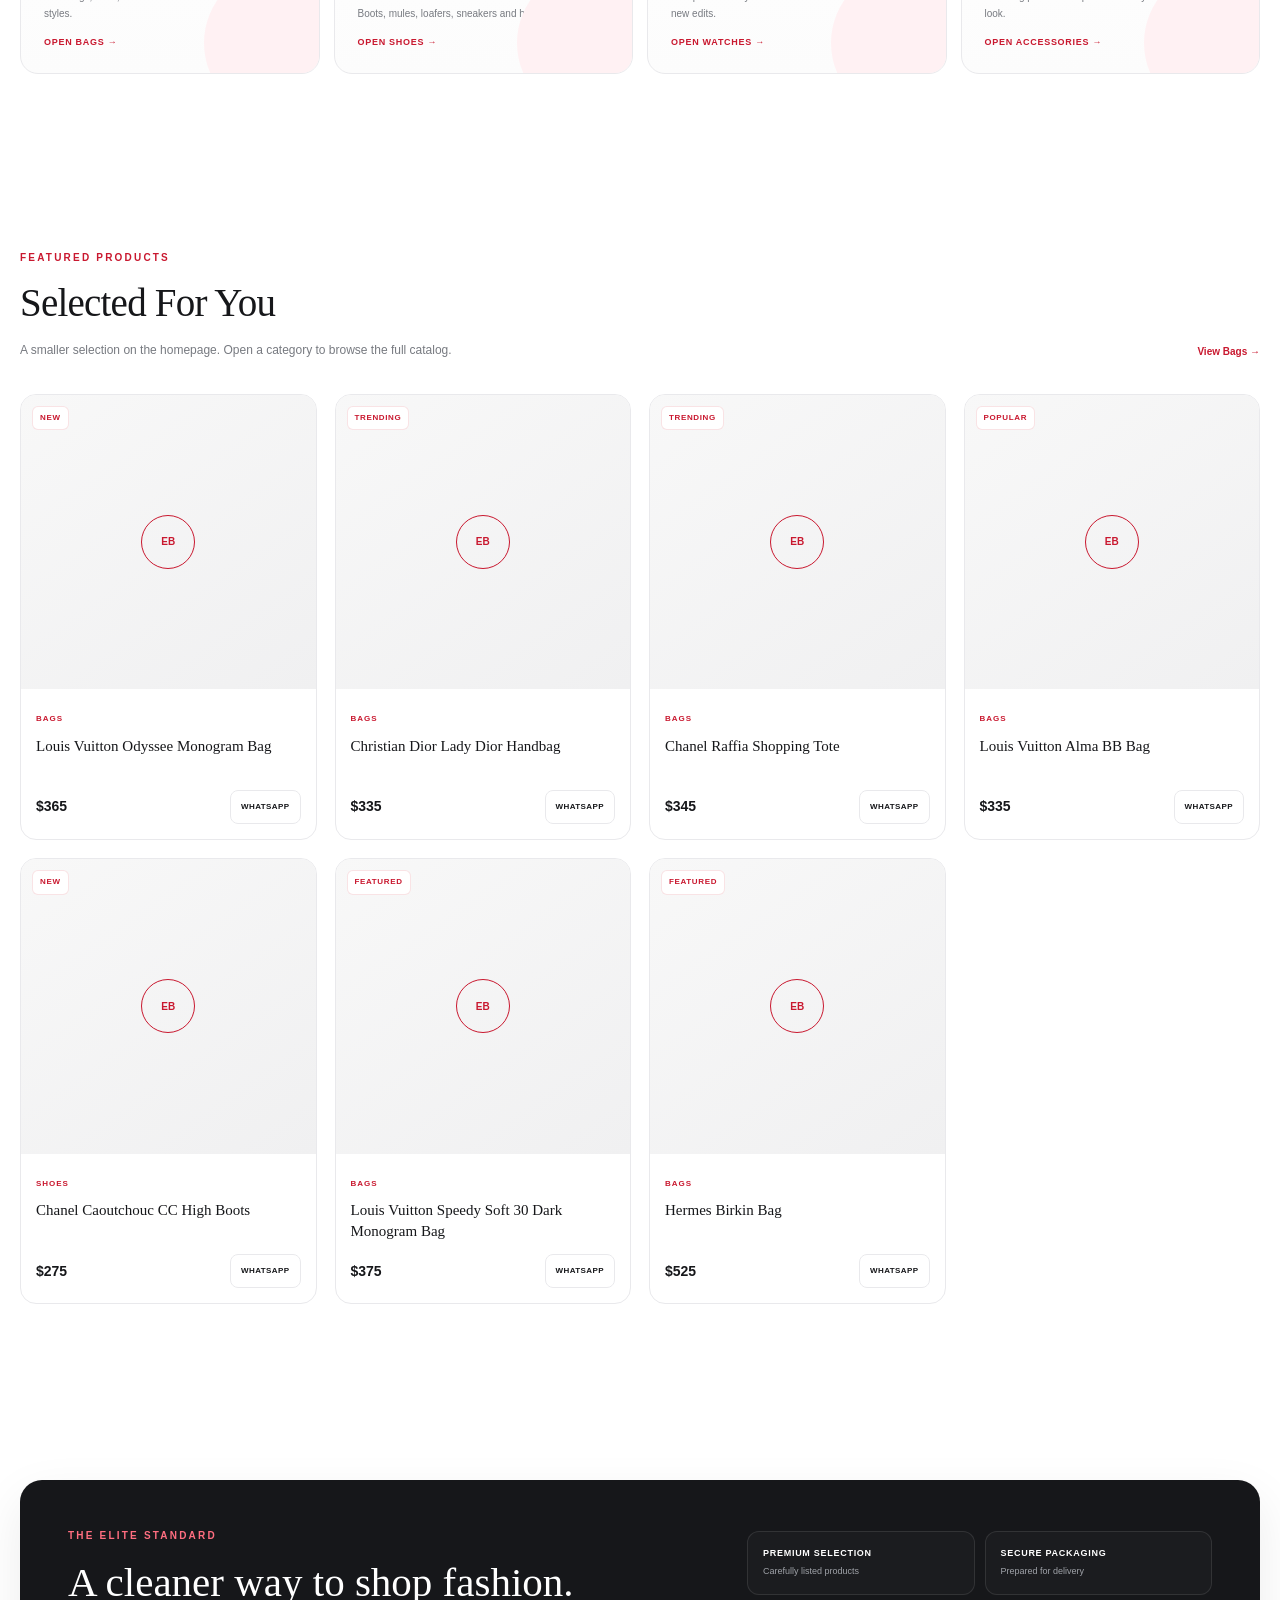
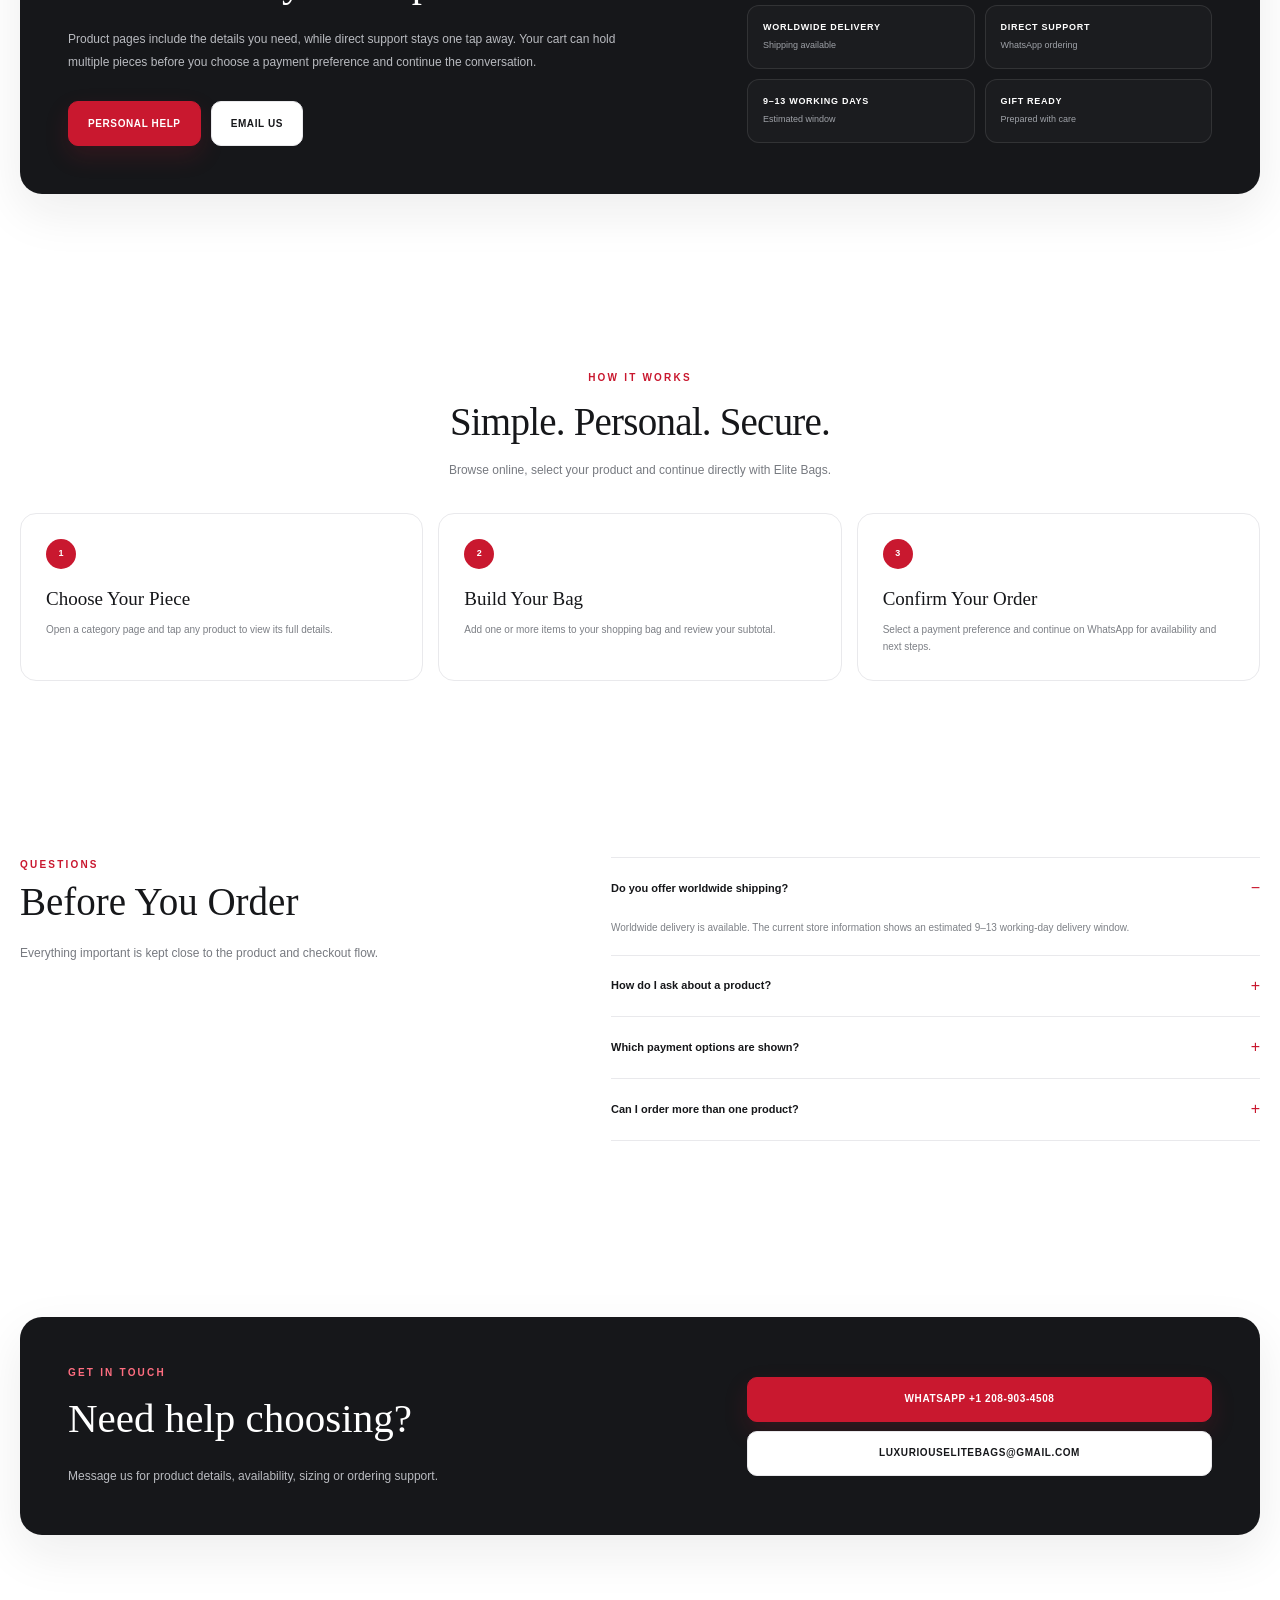
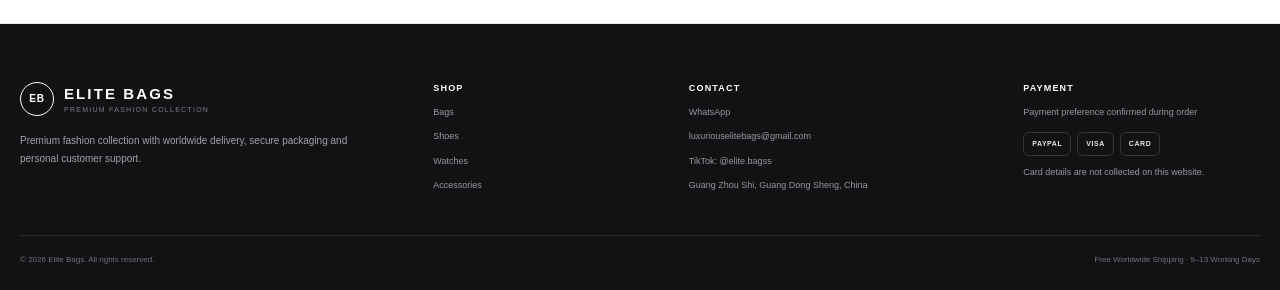
==== commit 3b5d9deb: "Update hero section and trust strip in index.html" ====
--- a/index.html
+++ b/index.html
@@ -27,7 +27,11 @@
   <div class="mobile-menu" id="mobileMenu" data-mobile-menu><div class="container"><a href="index.html">Home</a><a href="bags.html">Bags</a><a href="shoes.html">Shoes</a><a href="watches.html">Watches</a><a href="accessories.html">Accessories</a><a href="#how-it-works">How It Works</a><a href="#faq">FAQ</a><a href="#contact">Contact</a></div></div>
 </header>
 <main id="main-content">
-<section class="hero"><div class="container hero-grid"><div class="hero-content"><div class="eyebrow">Elite Bags · Curated Collection</div><h1>STYLE THAT<br><span>SPEAKS</span> FOR YOU.</h1><p>Discover selected fashion pieces with premium presentation, secure packaging and worldwide delivery. Browse a category, open a product for full details, or speak with us directly.</p><div class="buttons"><a class="btn btn-red" href="#collections">Explore Collections</a><a class="btn btn-outline" href="https://wa.me/12089034508?text=Hello%20Elite%20Bags%20%F0%9F%91%8B%20I%20would%20like%20to%20see%20your%20collection." target="_blank" rel="noopener">Chat on WhatsApp</a></div></div><div class="hero-visual"><div class="hero-card"><img src="images/0001.jpg" alt="Featured Elite Bags product" onerror="this.style.display='none';this.nextElementSibling.style.display='grid'"><div class="product-placeholder" style="display:none;position:absolute;inset:14px;border-radius:18px"><span>EB</span></div><div class="hero-card-copy"><span>Featured Edit</span><strong>Elevated pieces for your everyday style.</strong></div><div class="hero-price">From $365</div></div></div></div></section>
+<section class="hero"><div class="container hero-grid"><div class="hero-content"><div class="eyebrow">Elite Bags · Master Quality<div class="subtitle">100% Trusted Seller</div>
+<h1>FASHION MADE<br><span>JUST FOR YOU</span></h1>
+<p>
+  ✨ Master Quality &nbsp;|&nbsp; 📹 Pre-Shipment Video &nbsp;|&nbsp; 🚚 Free Worldwide Shipping &nbsp;|&nbsp; 💳 PayPal Accepted
+</p></p><div class="buttons"><a class="btn btn-red" href="#collections">Explore Collections</a><a class="btn btn-outline" href="https://wa.me/12089034508?text=Hello%20Elite%20Bags%20%F0%9F%91%8B%20I%20would%20like%20to%20see%20your%20collection." target="_blank" rel="noopener">Chat on WhatsApp</a></div></div><div class="hero-visual"><div class="hero-card"><img src="images/0001.jpg" alt="Featured Elite Bags product" onerror="this.style.display='none';this.nextElementSibling.style.display='grid'"><div class="product-placeholder" style="display:none;position:absolute;inset:14px;border-radius:18px"><span>EB</span></div><div class="hero-card-copy"><span>Featured Edit</span><strong>Elevated pieces for your everyday style.</strong></div><div class="hero-price">From $365</div></div></div></div></section>
 <section class="trust-strip" aria-label="Store benefits"><div class="container trust-grid">
 <div class="trust-item"><span class="trust-icon"><svg viewBox="0 0 24 24" fill="none" stroke="currentColor" stroke-width="1.7"><path d="M12 3 4.5 6v5c0 4.4 2.9 8.3 7.5 10 4.6-1.7 7.5-5.6 7.5-10V6L12 3Z"/><path d="m8.5 12 2.2 2.2 4.8-5"/></svg></span><span class="trust-copy"><strong>Master Quality</strong><span>Selected pieces</span></span></div>
 <div class="trust-item"><span class="trust-icon"><svg viewBox="0 0 24 24" fill="none" stroke="currentColor" stroke-width="1.7"><path d="M3 7h11v10H3zM14 10h4l3 3v4h-7z"/><circle cx="7" cy="19" r="2"/><circle cx="18" cy="19" r="2"/></svg></span><span class="trust-copy"><strong>Worldwide Shipping</strong><span>Delivery available</span></span></div>
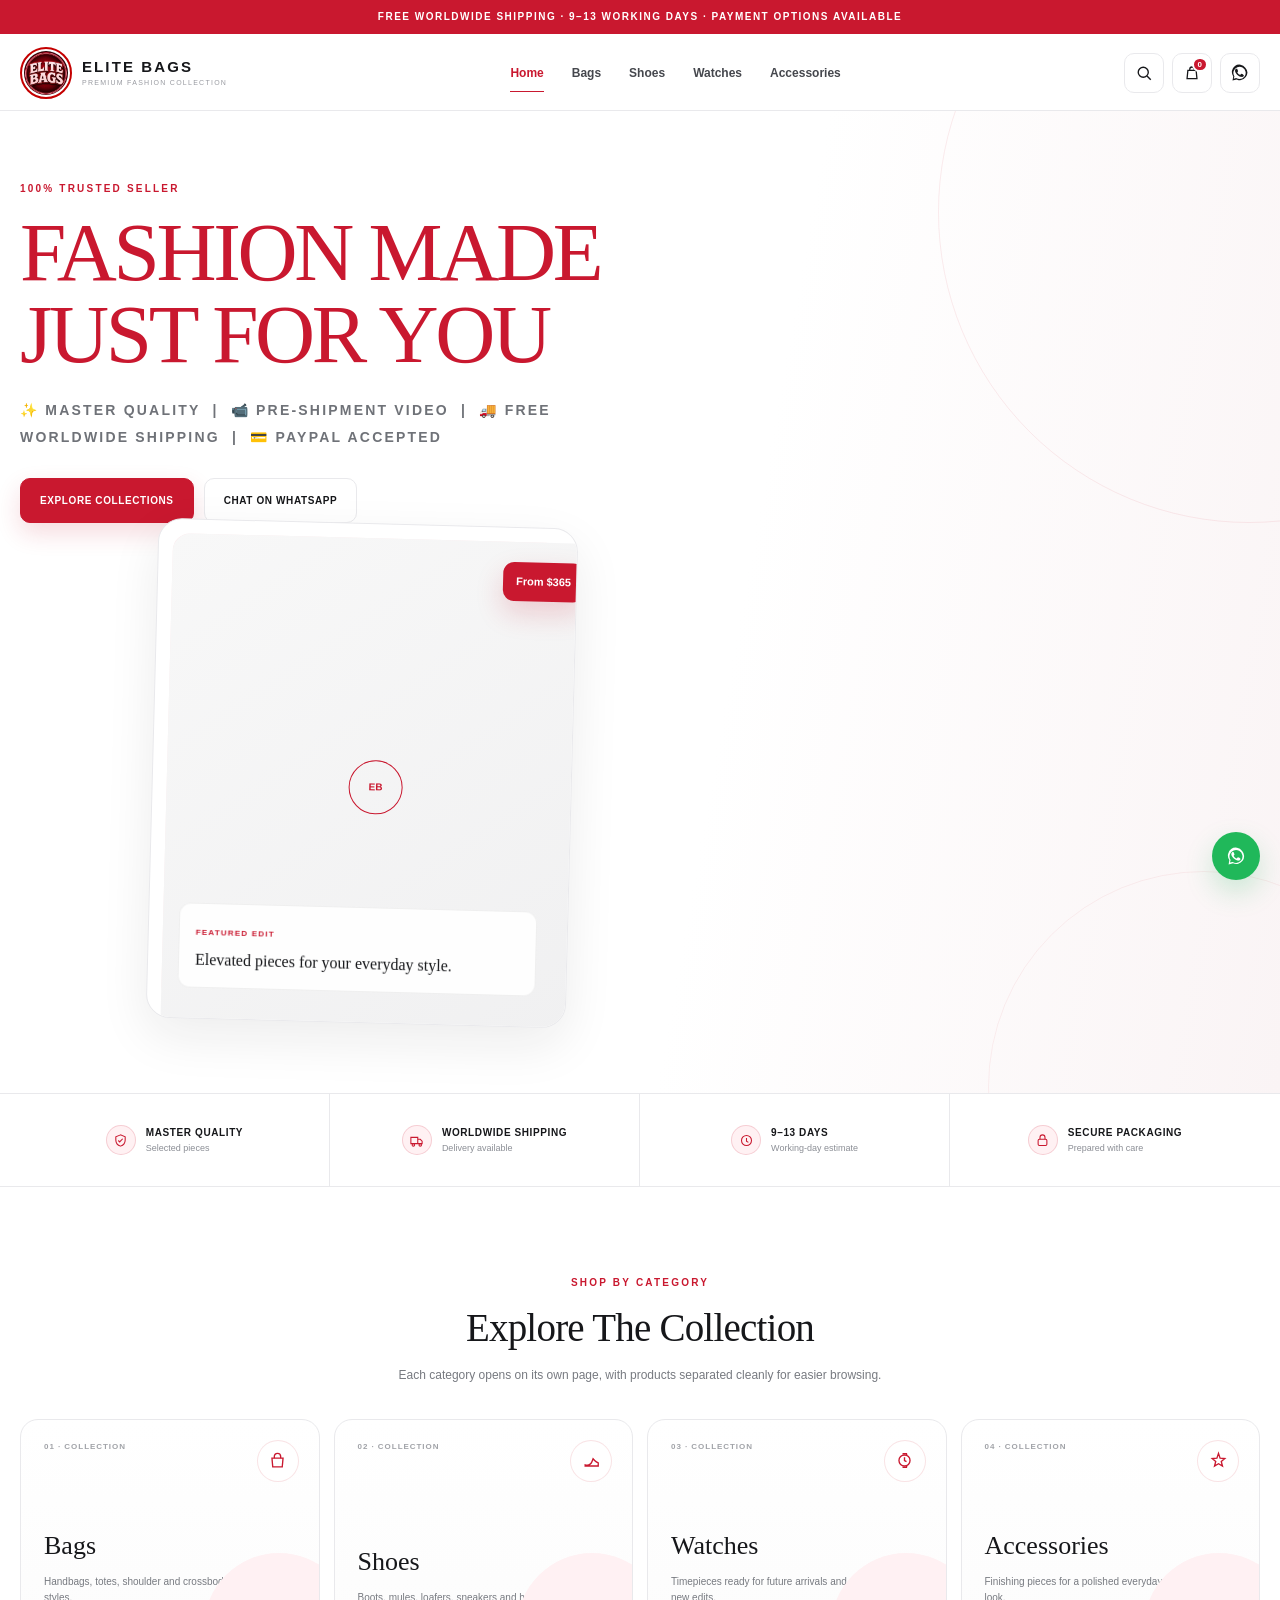
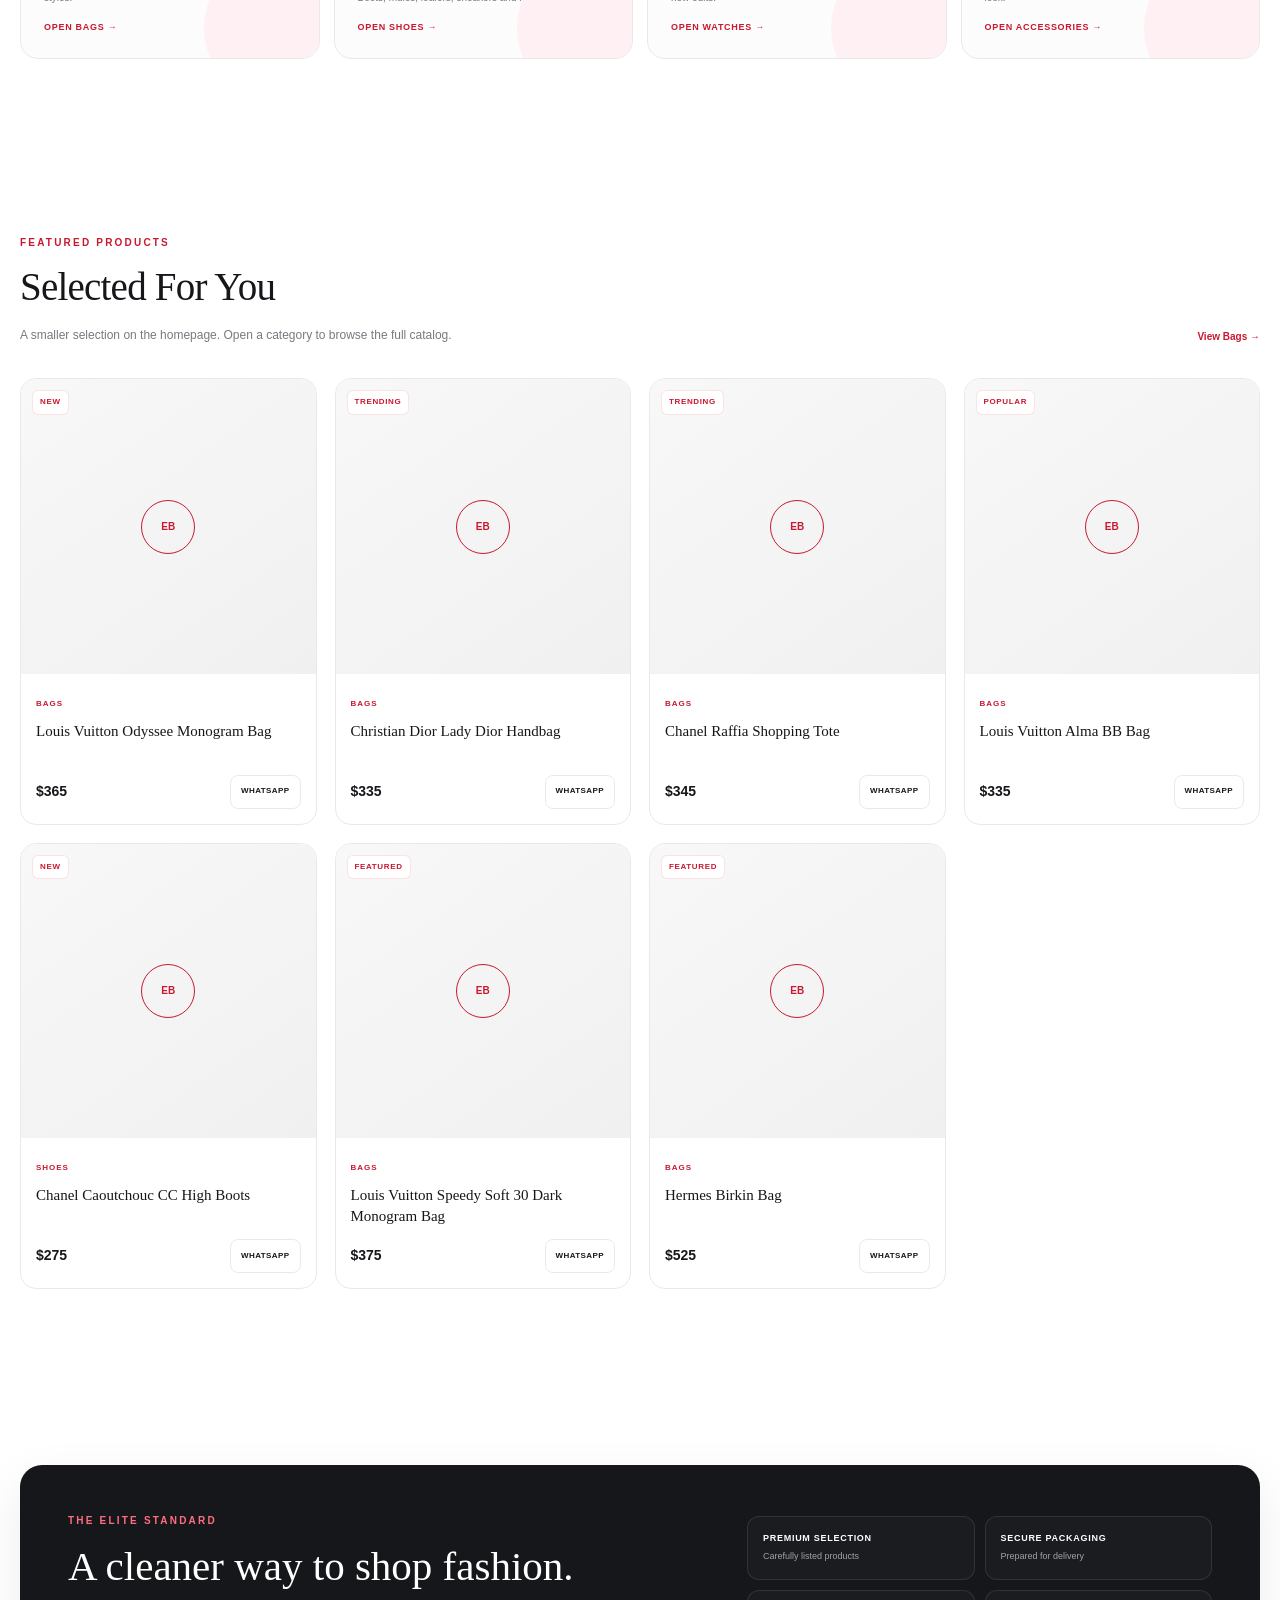
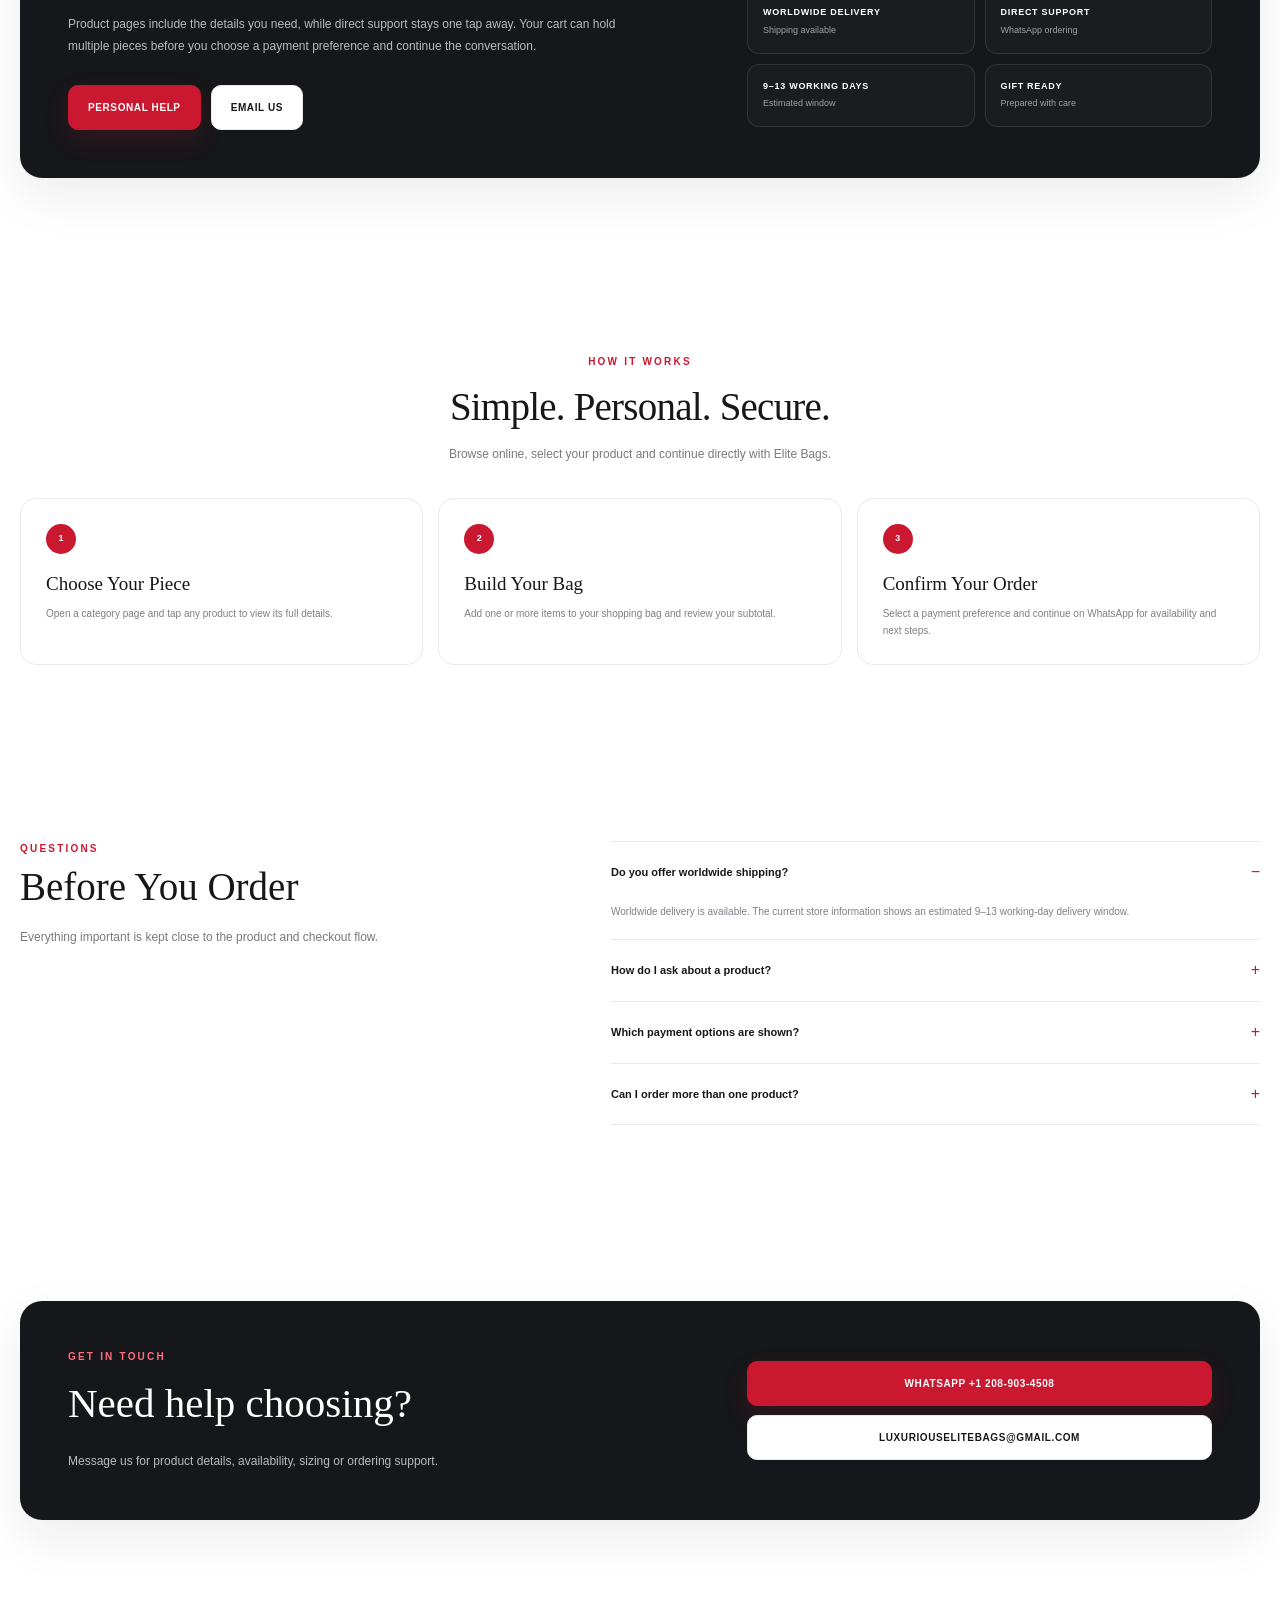
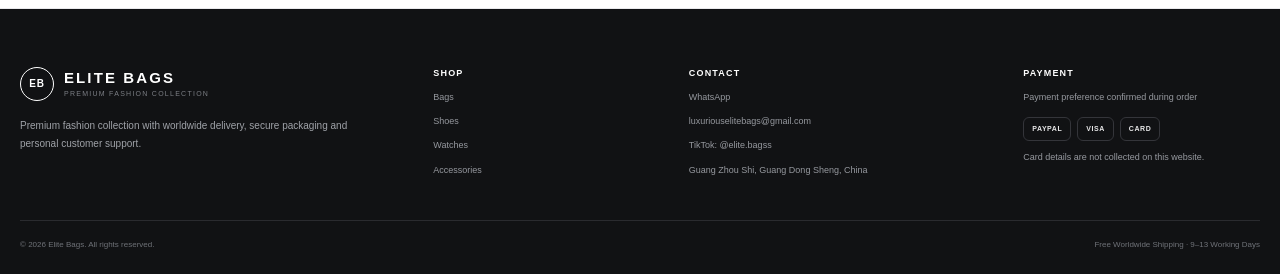
==== commit 0c905c30: "Update hero section with new content and layout" ====
--- a/index.html
+++ b/index.html
@@ -27,7 +27,8 @@
   <div class="mobile-menu" id="mobileMenu" data-mobile-menu><div class="container"><a href="index.html">Home</a><a href="bags.html">Bags</a><a href="shoes.html">Shoes</a><a href="watches.html">Watches</a><a href="accessories.html">Accessories</a><a href="#how-it-works">How It Works</a><a href="#faq">FAQ</a><a href="#contact">Contact</a></div></div>
 </header>
 <main id="main-content">
-<section class="hero"><div class="container hero-grid"><div class="hero-content"><div class="eyebrow">Elite Bags · Master Quality<div class="subtitle">100% Trusted Seller</div>
+<section class="hero"><div class="container hero-grid"><div class="hero-content"><div class="eyebrow">
+  <div class="subtitle">100% Trusted Seller</div>
 <h1>FASHION MADE<br><span>JUST FOR YOU</span></h1>
 <p>
   ✨ Master Quality &nbsp;|&nbsp; 📹 Pre-Shipment Video &nbsp;|&nbsp; 🚚 Free Worldwide Shipping &nbsp;|&nbsp; 💳 PayPal Accepted
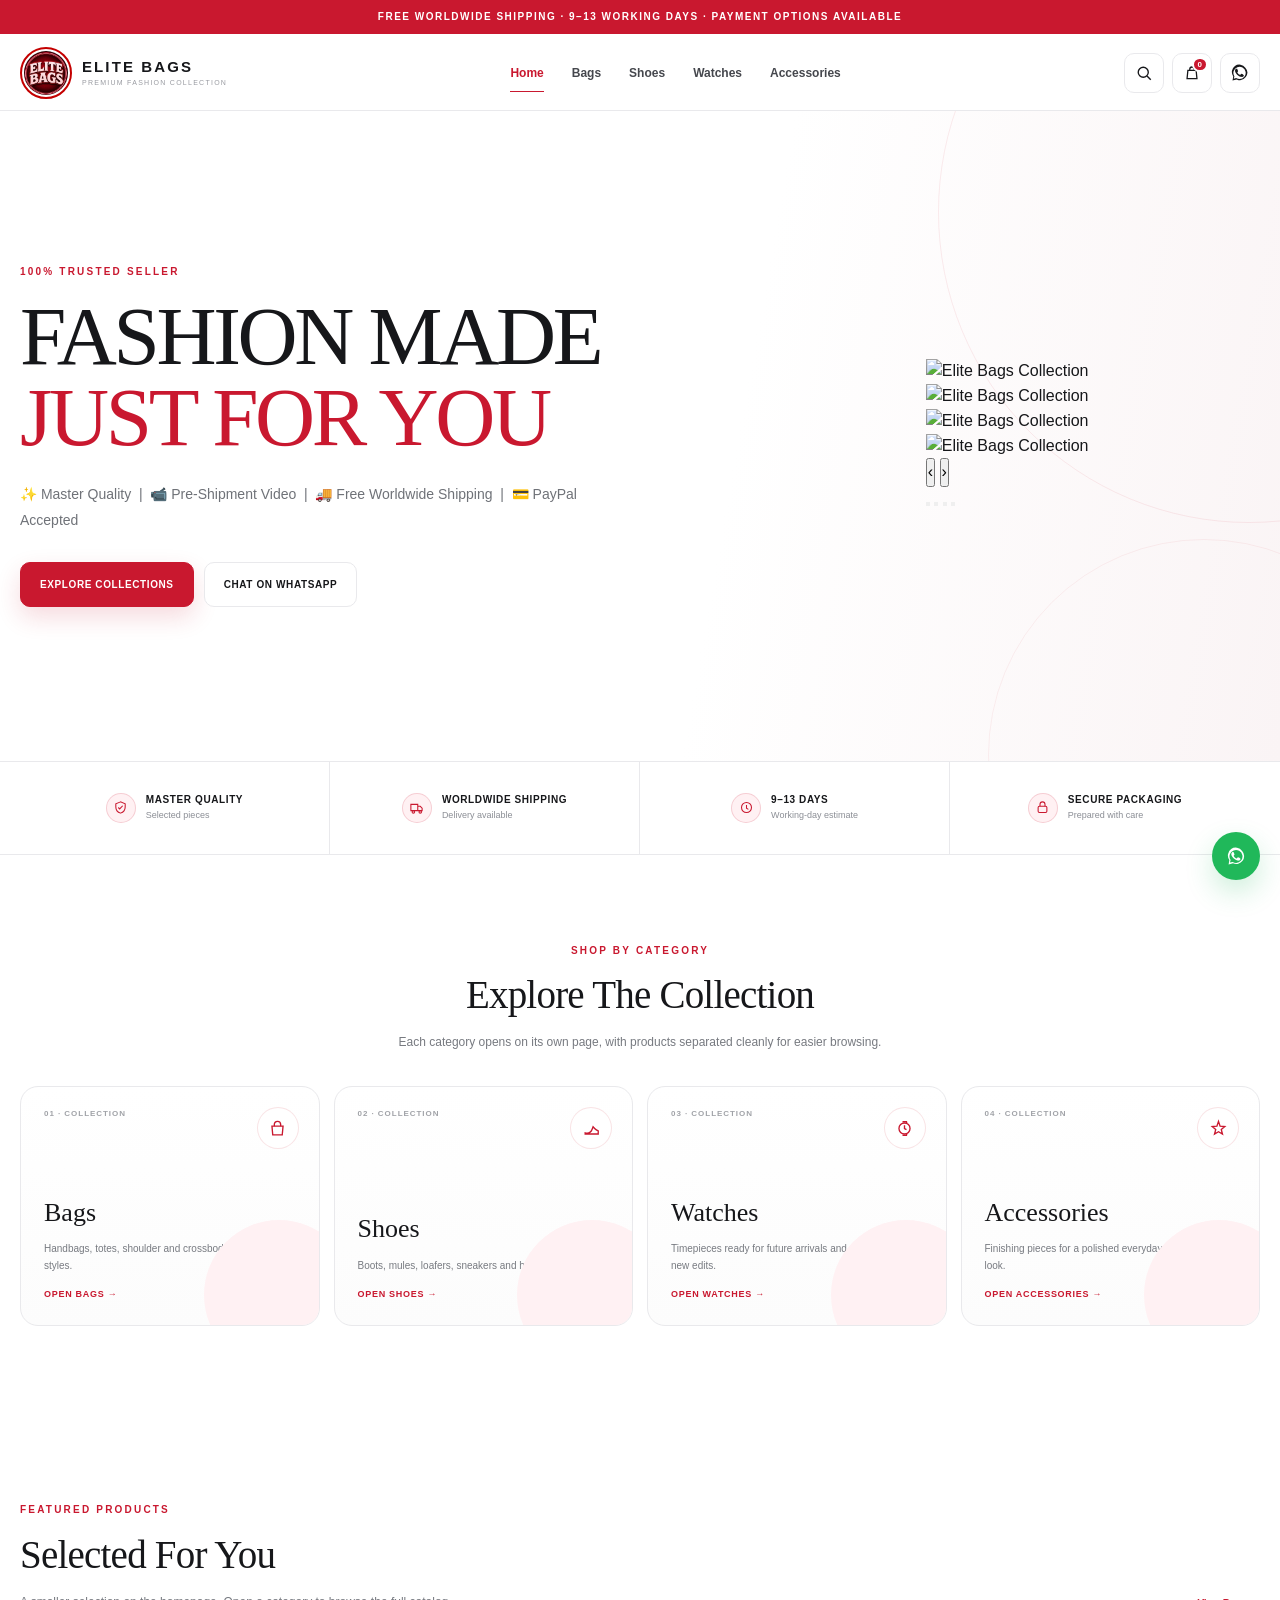
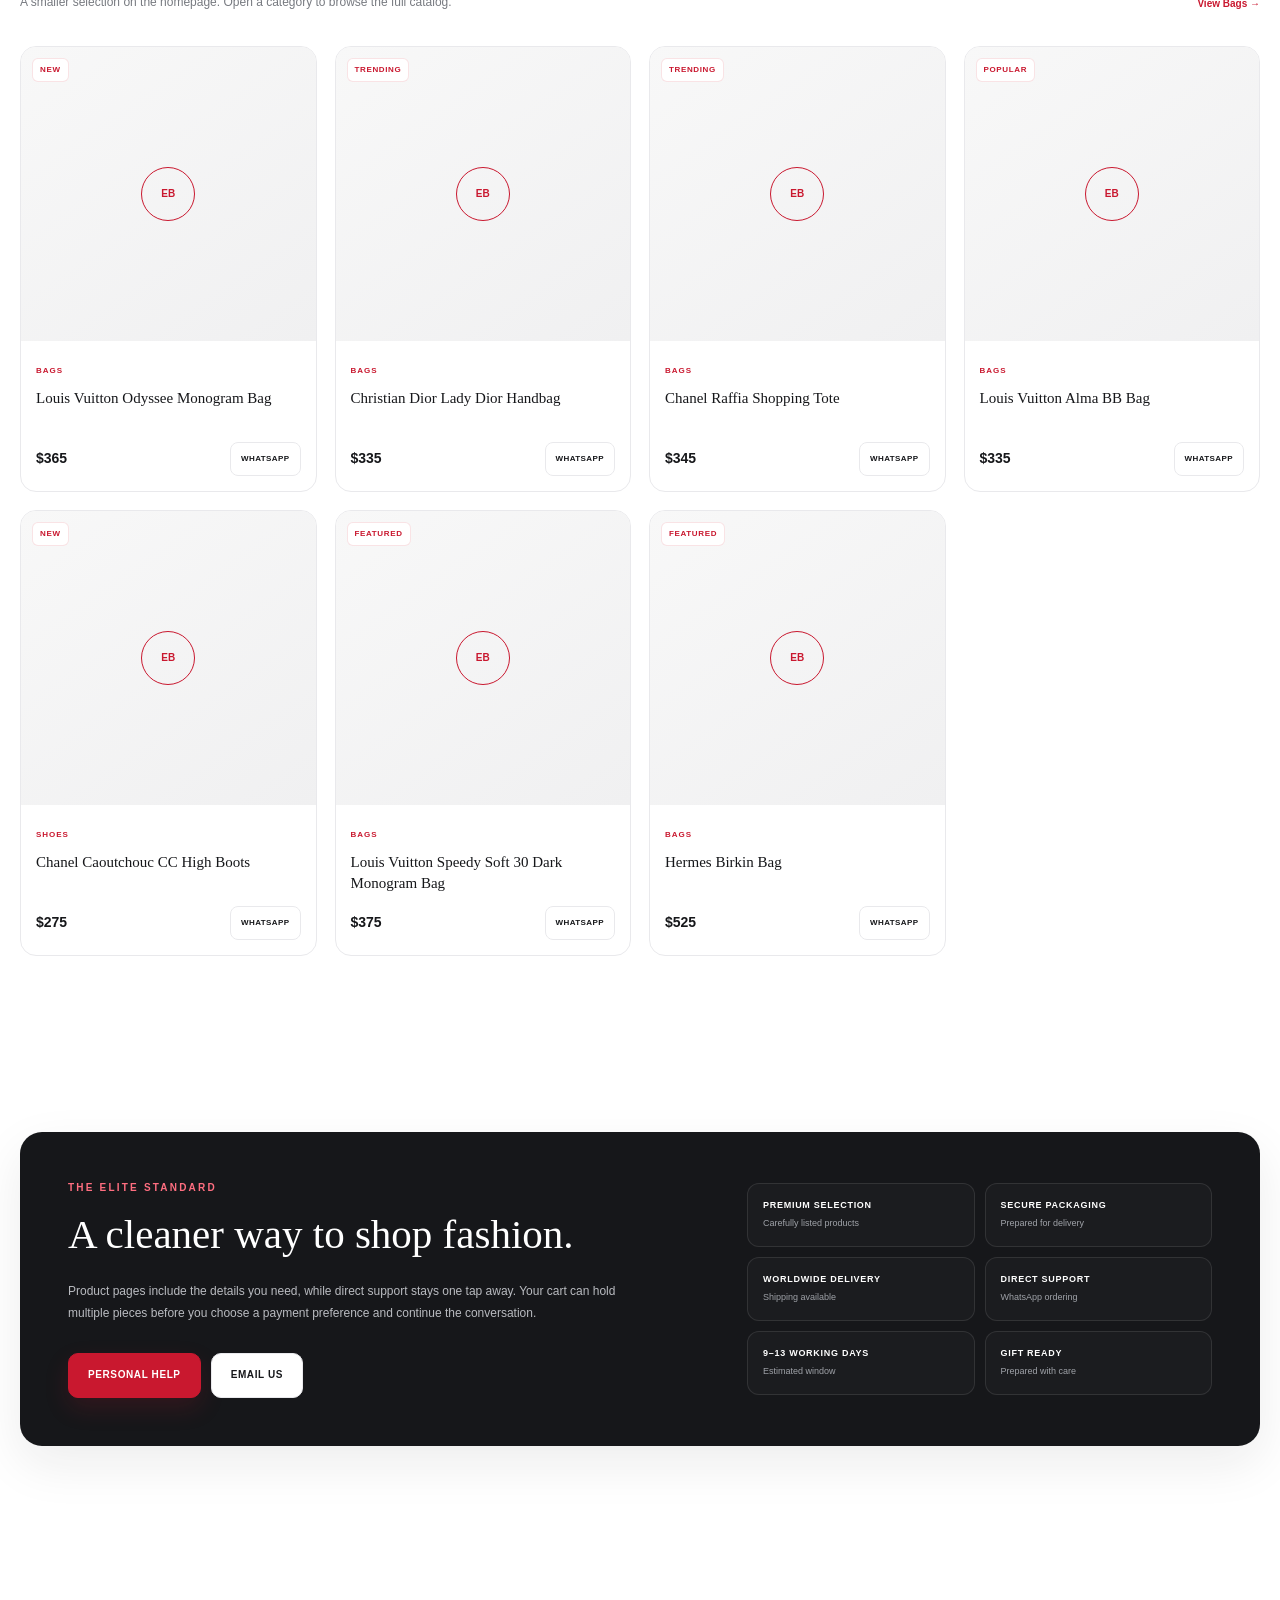
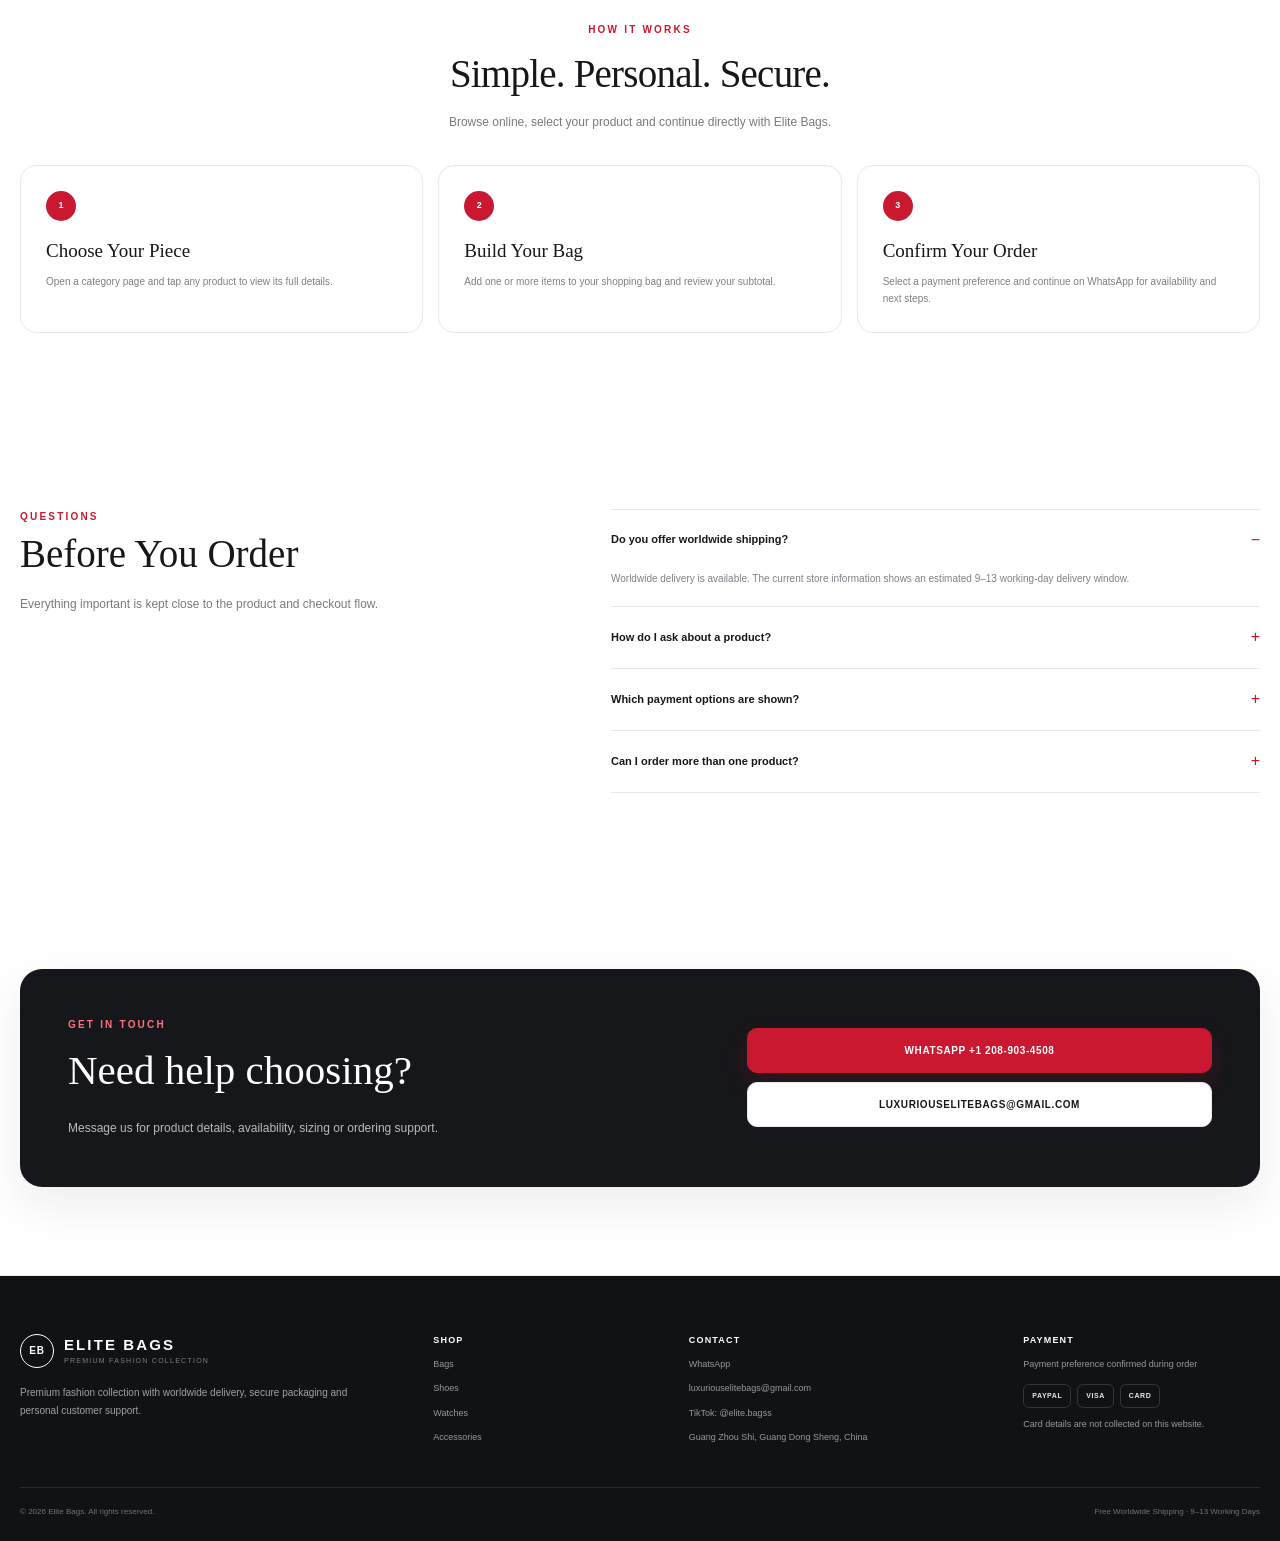
==== commit f00bcd58: "Refactor hero section and trust strip layout" ====
--- a/index.html
+++ b/index.html
@@ -5,7 +5,7 @@
 <meta name="description" content="Elite Bags — curated fashion bags, shoes, watches and accessories with worldwide delivery and direct customer support.">
 <meta name="robots" content="index,follow"><meta name="theme-color" content="#c9182f">
 <link rel="canonical" href="https://elitebagss.com/"><link rel="icon" type="image/png" href="favicon.png"><link rel="stylesheet" href="style.css">
-<title>Elite Bags | Premium Fashion Collection</title>
+<title>Elite Bags | Master Quality</title>
 <script type="application/ld+json">{"@context":"https://schema.org","@type":"WebSite","name":"Elite Bags","url":"https://elitebagss.com/"}</script>
 <link rel="icon" type="image/png" href="logo.png">
 </head>
@@ -27,15 +27,176 @@
   <div class="mobile-menu" id="mobileMenu" data-mobile-menu><div class="container"><a href="index.html">Home</a><a href="bags.html">Bags</a><a href="shoes.html">Shoes</a><a href="watches.html">Watches</a><a href="accessories.html">Accessories</a><a href="#how-it-works">How It Works</a><a href="#faq">FAQ</a><a href="#contact">Contact</a></div></div>
 </header>
 <main id="main-content">
-<section class="hero"><div class="container hero-grid"><div class="hero-content"><div class="eyebrow">
-  <div class="subtitle">100% Trusted Seller</div>
-<h1>FASHION MADE<br><span>JUST FOR YOU</span></h1>
-<p>
-  ✨ Master Quality &nbsp;|&nbsp; 📹 Pre-Shipment Video &nbsp;|&nbsp; 🚚 Free Worldwide Shipping &nbsp;|&nbsp; 💳 PayPal Accepted
-</p></p><div class="buttons"><a class="btn btn-red" href="#collections">Explore Collections</a><a class="btn btn-outline" href="https://wa.me/12089034508?text=Hello%20Elite%20Bags%20%F0%9F%91%8B%20I%20would%20like%20to%20see%20your%20collection." target="_blank" rel="noopener">Chat on WhatsApp</a></div></div><div class="hero-visual"><div class="hero-card"><img src="images/0001.jpg" alt="Featured Elite Bags product" onerror="this.style.display='none';this.nextElementSibling.style.display='grid'"><div class="product-placeholder" style="display:none;position:absolute;inset:14px;border-radius:18px"><span>EB</span></div><div class="hero-card-copy"><span>Featured Edit</span><strong>Elevated pieces for your everyday style.</strong></div><div class="hero-price">From $365</div></div></div></div></section>
-<section class="trust-strip" aria-label="Store benefits"><div class="container trust-grid">
-<div class="trust-item"><span class="trust-icon"><svg viewBox="0 0 24 24" fill="none" stroke="currentColor" stroke-width="1.7"><path d="M12 3 4.5 6v5c0 4.4 2.9 8.3 7.5 10 4.6-1.7 7.5-5.6 7.5-10V6L12 3Z"/><path d="m8.5 12 2.2 2.2 4.8-5"/></svg></span><span class="trust-copy"><strong>Master Quality</strong><span>Selected pieces</span></span></div>
-<div class="trust-item"><span class="trust-icon"><svg viewBox="0 0 24 24" fill="none" stroke="currentColor" stroke-width="1.7"><path d="M3 7h11v10H3zM14 10h4l3 3v4h-7z"/><circle cx="7" cy="19" r="2"/><circle cx="18" cy="19" r="2"/></svg></span><span class="trust-copy"><strong>Worldwide Shipping</strong><span>Delivery available</span></span></div>
+<section class="hero">
+  <div class="container hero-grid">
+
+    <!-- HERO CONTENT -->
+    <div class="hero-content">
+
+      <div class="eyebrow">
+        <div class="subtitle">100% Trusted Seller</div>
+      </div>
+
+      <h1>
+        FASHION MADE<br>
+        <span>JUST FOR YOU</span>
+      </h1>
+
+      <p>
+        ✨ Master Quality &nbsp;|&nbsp;
+        📹 Pre-Shipment Video &nbsp;|&nbsp;
+        🚚 Free Worldwide Shipping &nbsp;|&nbsp;
+        💳 PayPal Accepted
+      </p>
+
+      <div class="buttons">
+
+        <a
+          class="btn btn-red"
+          href="#collections"
+        >
+          Explore Collections
+        </a>
+
+        <a
+          class="btn btn-outline"
+          href="https://wa.me/12089034508?text=Hello%20Elite%20Bags%20%F0%9F%91%8B%20I%20would%20like%20to%20see%20your%20collection."
+          target="_blank"
+          rel="noopener"
+        >
+          Chat on WhatsApp
+        </a>
+
+      </div>
+
+    </div>
+
+
+    <!-- HERO IMAGE SLIDER -->
+    <div class="hero-visual">
+
+      <div class="hero-slider" data-hero-slider>
+
+        <!-- IMAGE 1 -->
+        <div class="hero-slide active">
+          <img
+            src="images/000001.jpg"
+            alt="Elite Bags Collection"
+          >
+        </div>
+
+        <!-- IMAGE 2 -->
+        <div class="hero-slide">
+          <img
+            src="images/000002.jpg"
+            alt="Elite Bags Collection"
+          >
+        </div>
+
+        <!-- IMAGE 3 -->
+        <div class="hero-slide">
+          <img
+            src="images/000003.jpg"
+            alt="Elite Bags Collection"
+          >
+        </div>
+
+        <!-- IMAGE 4 -->
+        <div class="hero-slide">
+          <img
+            src="images/000004.jpg"
+            alt="Elite Bags Collection"
+          >
+        </div>
+
+
+        <!-- PREVIOUS BUTTON -->
+        <button
+          class="hero-slider-arrow hero-slider-prev"
+          type="button"
+          aria-label="Previous image"
+        >
+          ‹
+        </button>
+
+
+        <!-- NEXT BUTTON -->
+        <button
+          class="hero-slider-arrow hero-slider-next"
+          type="button"
+          aria-label="Next image"
+        >
+          ›
+        </button>
+
+
+        <!-- SLIDER DOTS -->
+        <div class="hero-slider-dots">
+
+          <button
+            class="hero-dot active"
+            type="button"
+            aria-label="Slide 1"
+          ></button>
+
+          <button
+            class="hero-dot"
+            type="button"
+            aria-label="Slide 2"
+          ></button>
+
+          <button
+            class="hero-dot"
+            type="button"
+            aria-label="Slide 3"
+          ></button>
+
+          <button
+            class="hero-dot"
+            type="button"
+            aria-label="Slide 4"
+          ></button>
+
+        </div>
+
+      </div>
+
+    </div>
+
+  </div>
+</section>
+
+<section class="trust-strip" aria-label="Store benefits">
+  <div class="container trust-grid">
+
+<div class="trust-item">
+  <span class="trust-icon">
+    <svg viewBox="0 0 24 24" fill="none" stroke="currentColor" stroke-width="1.7">
+      <path d="M12 3 4.5 6v5c0 4.4 2.9 8.3 7.5 10 4.6-1.7 7.5-5.6 7.5-10V6L12 3Z"/>
+      <path d="m8.5 12 2.2 2.2 4.8-5"/>
+    </svg>
+  </span>
+
+  <span class="trust-copy">
+    <strong>Master Quality</strong>
+    <span>Selected pieces</span>
+  </span>
+</div>
+
+<div class="trust-item">
+  <span class="trust-icon">
+    <svg viewBox="0 0 24 24" fill="none" stroke="currentColor" stroke-width="1.7">
+      <path d="M3 7h11v10H3zM14 10h4l3 3v4h-7z"/>
+      <circle cx="7" cy="19" r="2"/>
+      <circle cx="18" cy="19" r="2"/>
+    </svg>
+  </span>
+
+  <span class="trust-copy">
+    <strong>Worldwide Shipping</strong>
+    <span>Delivery available</span>
+  </span>
+</div>
 <div class="trust-item"><span class="trust-icon"><svg viewBox="0 0 24 24" fill="none" stroke="currentColor" stroke-width="1.7"><circle cx="12" cy="12" r="8"/><path d="M12 8v5l3 2"/></svg></span><span class="trust-copy"><strong>9–13 Days</strong><span>Working-day estimate</span></span></div>
 <div class="trust-item"><span class="trust-icon"><svg viewBox="0 0 24 24" fill="none" stroke="currentColor" stroke-width="1.7"><rect x="5" y="10" width="14" height="10" rx="2"/><path d="M8 10V7a4 4 0 0 1 8 0v3"/></svg></span><span class="trust-copy"><strong>Secure Packaging</strong><span>Prepared with care</span></span></div>
 </div></section>
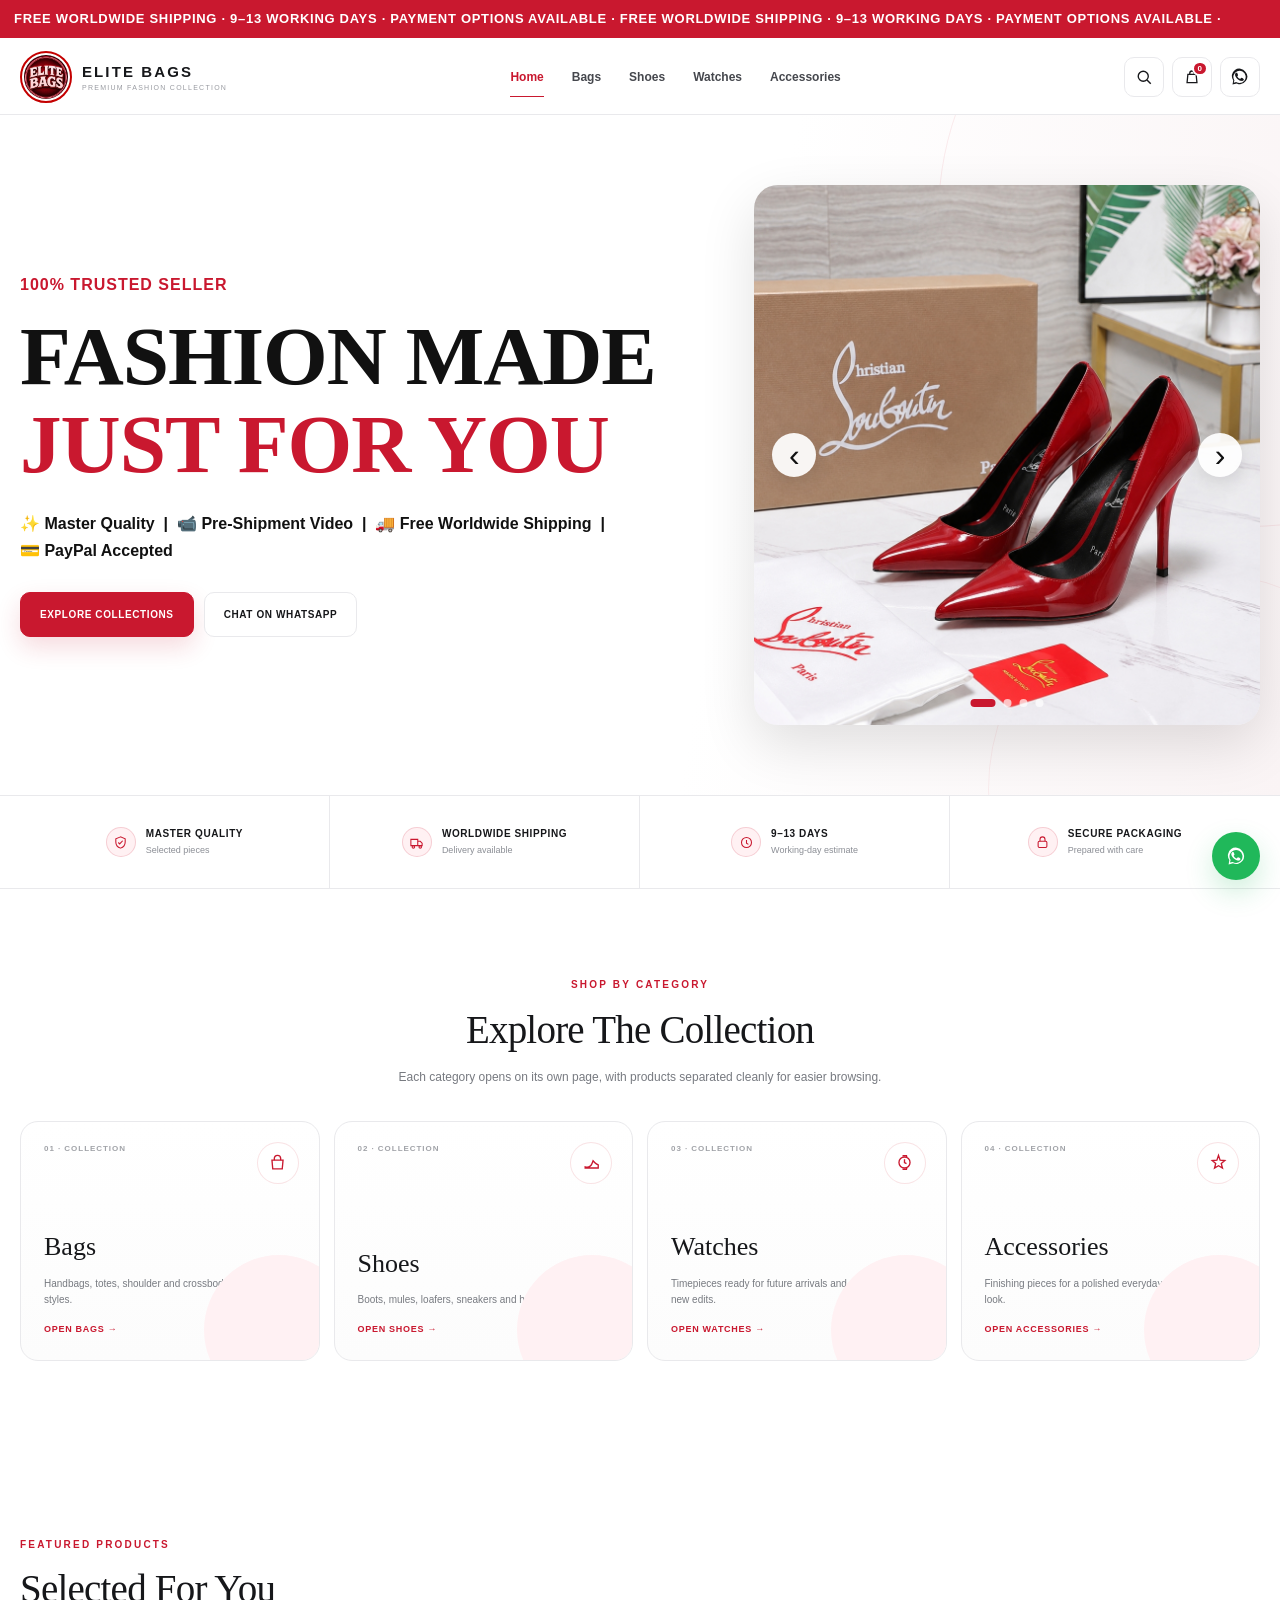
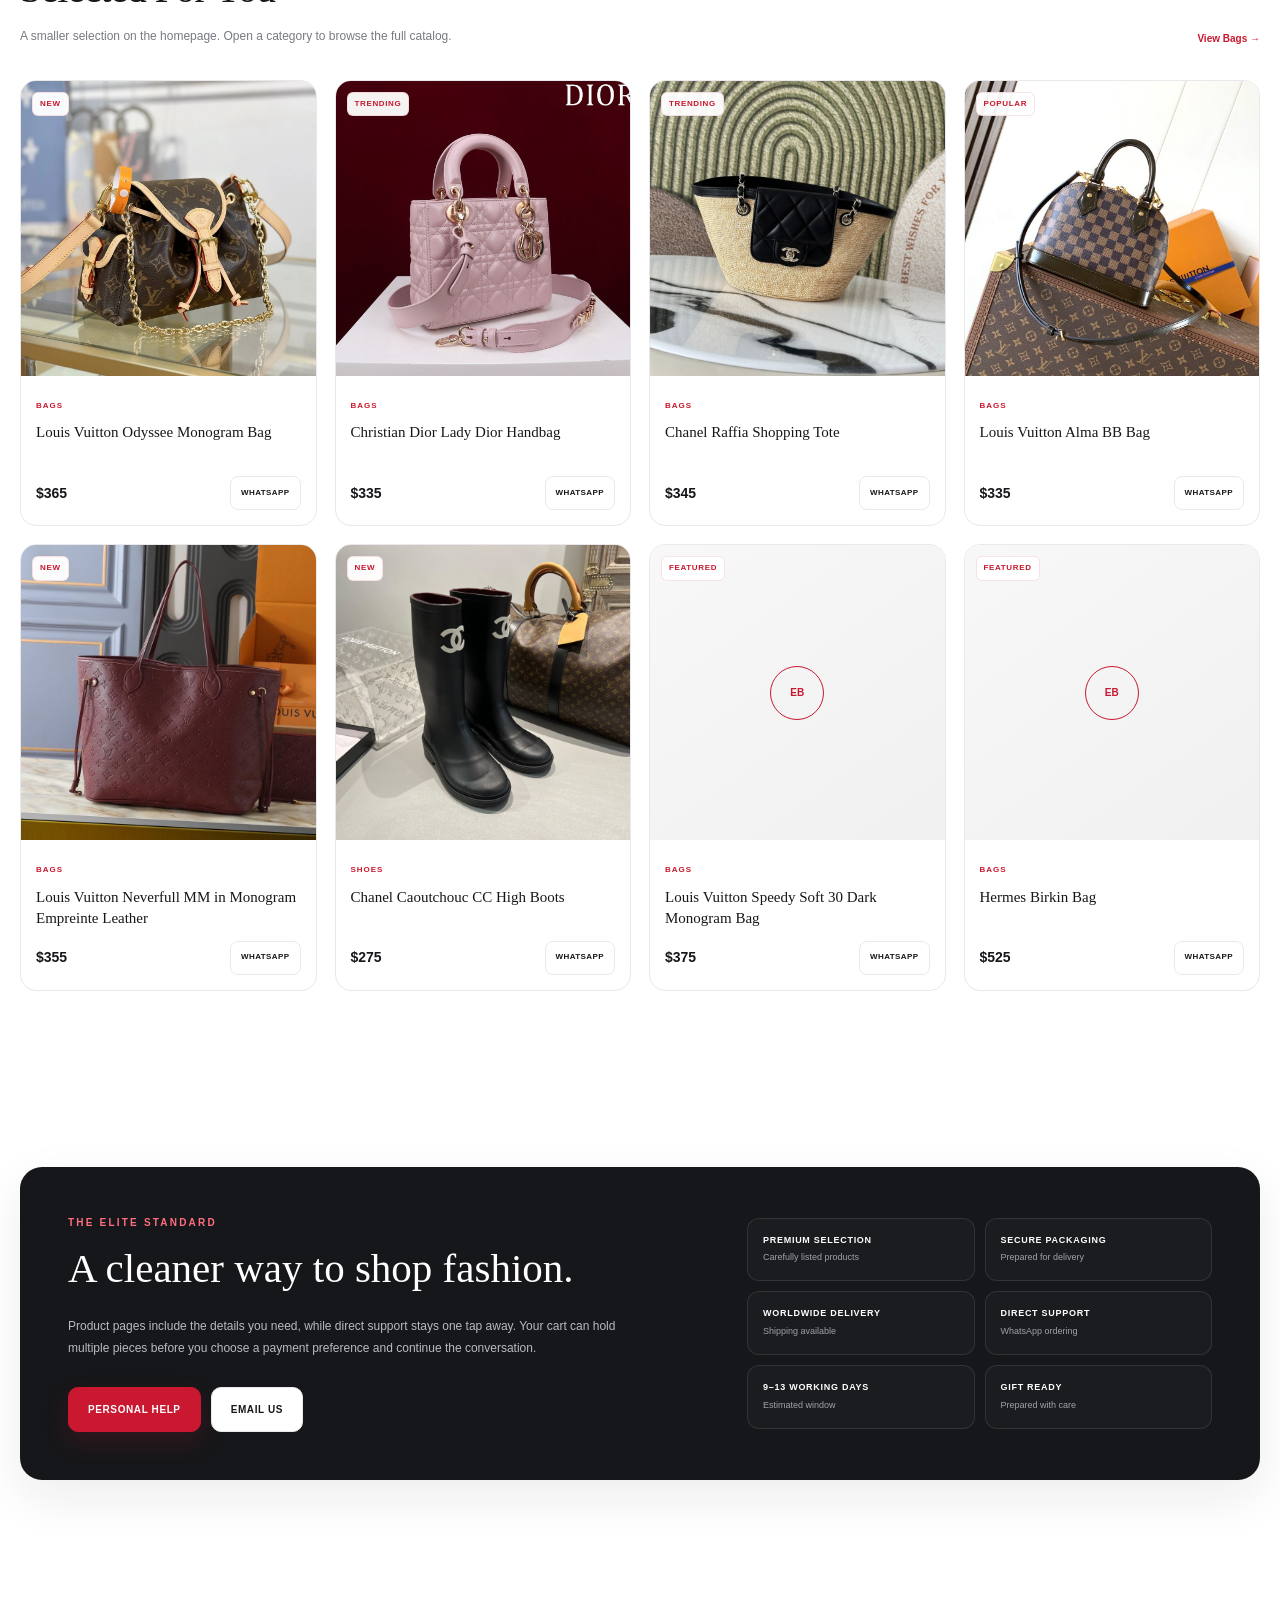
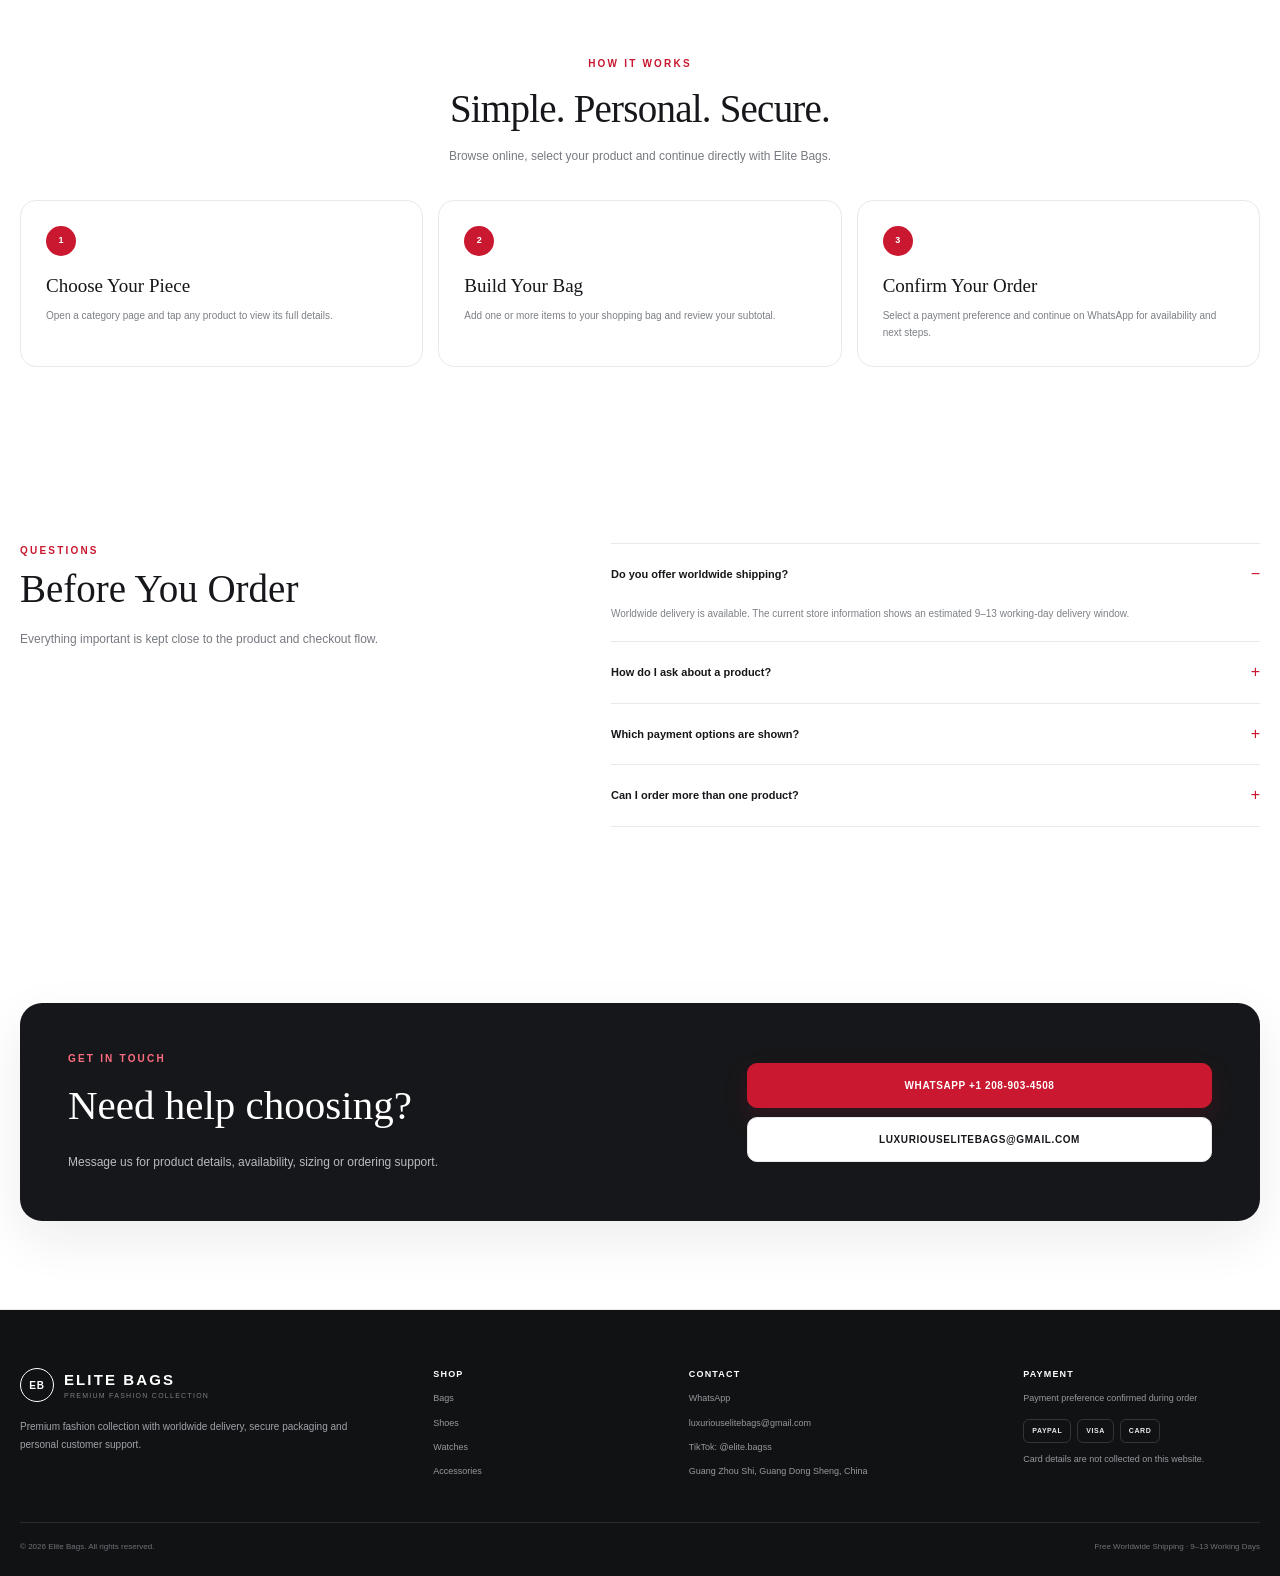
==== commit 80793ebe: "Remove content from topbar in index.html Removed promotional text from the topbar." ====
--- a/index.html
+++ b/index.html
@@ -11,7 +11,7 @@
 </head>
 <body data-page="home">
 <a class="skip-link" href="#main-content">Skip to content</a>
-<div class="topbar">FREE WORLDWIDE SHIPPING · 9–13 WORKING DAYS · PAYMENT OPTIONS AVAILABLE</div>
+<div class="topbar"></div>
 <header class="site-header">
   <div class="container navbar">
     <button class="icon-btn menu-btn" type="button" data-menu-toggle aria-label="Open menu" aria-expanded="false" aria-controls="mobileMenu"><svg viewBox="0 0 24 24" fill="none" stroke="currentColor" stroke-width="1.8"><path d="M4 7h16M4 12h16M4 17h16"/></svg></button>
--- a/style.css
+++ b/style.css
@@ -366,3 +366,288 @@
   padding: 2px;
   background: #fff;
 }
+/* =========================================
+   HERO TEXT - BOLD BLACK & RED
+   ========================================= */
+
+.hero-content h1 {
+  font-weight: 900;
+  color: #111111;
+  letter-spacing: -1px;
+  line-height: 1.05;
+}
+
+.hero-content h1 span {
+  color: #c9182f;
+  font-weight: 900;
+}
+
+.hero-content .subtitle {
+  color: #c9182f;
+  font-weight: 900;
+  font-size: 16px;
+  letter-spacing: 1px;
+  text-transform: uppercase;
+}
+
+.hero-content p {
+  color: #111111;
+  font-weight: 700;
+  font-size: 16px;
+  line-height: 1.7;
+}
+
+.hero-content .buttons .btn {
+  font-weight: 800;
+}
+/* =========================================
+   ELITE BAGS HERO IMAGE SLIDER
+   ========================================= */
+
+.hero-slider {
+  position: relative;
+  width: 100%;
+  height: 540px;
+  overflow: hidden;
+  border-radius: 24px;
+  background: #f5f5f5;
+  box-shadow: 0 20px 55px rgba(0, 0, 0, 0.12);
+}
+
+/* Slides */
+.hero-slide {
+  position: absolute;
+  inset: 0;
+  width: 100%;
+  height: 100%;
+  opacity: 0;
+  visibility: hidden;
+  transform: scale(1.03);
+  transition:
+    opacity 0.7s ease,
+    transform 1s ease,
+    visibility 0.7s ease;
+}
+
+.hero-slide.active {
+  opacity: 1;
+  visibility: visible;
+  transform: scale(1);
+  z-index: 2;
+}
+
+/* Images */
+.hero-slide img {
+  width: 100%;
+  height: 100%;
+  display: block;
+  object-fit: cover;
+  object-position: center;
+}
+
+/* =========================================
+   SLIDER ARROWS
+   ========================================= */
+
+.hero-slider-arrow {
+  position: absolute;
+  top: 50%;
+  transform: translateY(-50%);
+  z-index: 10;
+
+  width: 44px;
+  height: 44px;
+
+  border: none;
+  border-radius: 50%;
+
+  background: rgba(255, 255, 255, 0.92);
+  color: #111;
+
+  font-size: 32px;
+  line-height: 1;
+
+  display: grid;
+  place-items: center;
+
+  cursor: pointer;
+
+  box-shadow: 0 5px 20px rgba(0, 0, 0, 0.12);
+
+  transition:
+    background 0.2s ease,
+    color 0.2s ease,
+    transform 0.2s ease;
+}
+
+.hero-slider-arrow:hover {
+  background: #c9182f;
+  color: #fff;
+}
+
+.hero-slider-prev {
+  left: 18px;
+}
+
+.hero-slider-next {
+  right: 18px;
+}
+
+/* =========================================
+   SLIDER DOTS
+   ========================================= */
+
+.hero-slider-dots {
+  position: absolute;
+  left: 50%;
+  bottom: 18px;
+
+  transform: translateX(-50%);
+
+  z-index: 10;
+
+  display: flex;
+  align-items: center;
+  gap: 8px;
+}
+
+.hero-dot {
+  width: 8px;
+  height: 8px;
+
+  padding: 0;
+  border: none;
+  border-radius: 50%;
+
+  background: rgba(255, 255, 255, 0.7);
+
+  cursor: pointer;
+
+  transition:
+    width 0.25s ease,
+    background 0.25s ease;
+}
+
+.hero-dot.active {
+  width: 25px;
+  border-radius: 10px;
+  background: #c9182f;
+}
+
+/* =========================================
+   TABLET
+   ========================================= */
+
+@media (max-width: 768px) {
+
+  .hero-slider {
+    height: 430px;
+    border-radius: 20px;
+  }
+
+  .hero-slider-arrow {
+    width: 38px;
+    height: 38px;
+    font-size: 27px;
+  }
+
+  .hero-slider-prev {
+    left: 12px;
+  }
+
+  .hero-slider-next {
+    right: 12px;
+  }
+}
+
+/* =========================================
+   MOBILE
+   ========================================= */
+
+@media (max-width: 480px) {
+
+  .hero-slider {
+    height: 360px;
+    border-radius: 18px;
+  }
+
+  .hero-slider-arrow {
+    width: 34px;
+    height: 34px;
+    font-size: 24px;
+  }
+
+  .hero-slider-prev {
+    left: 10px;
+  }
+
+  .hero-slider-next {
+    right: 10px;
+  }
+
+  .hero-slider-dots {
+    bottom: 12px;
+  }
+}
+/* =========================================
+   ELITE BAGS - MOVING TOP BAR
+   ========================================= */
+
+.topbar {
+  width: 100%;
+  height: 38px;
+  background: #c9182f !important;
+  color: #ffffff !important;
+
+  display: flex;
+  align-items: center;
+
+  overflow: hidden;
+  white-space: nowrap;
+
+  position: relative;
+  z-index: 99999;
+
+  font-size: 13px;
+  font-weight: 800;
+  letter-spacing: 0.7px;
+}
+
+.topbar::after {
+  content: "FREE WORLDWIDE SHIPPING  ·  9–13 WORKING DAYS  ·  PAYMENT OPTIONS AVAILABLE  ·  FREE WORLDWIDE SHIPPING  ·  9–13 WORKING DAYS  ·  PAYMENT OPTIONS AVAILABLE  ·  ";
+
+  display: inline-block;
+  min-width: max-content;
+
+  animation: eliteTopBarMove 18s linear infinite;
+}
+
+@keyframes eliteTopBarMove {
+
+  0% {
+    transform: translateX(100%);
+  }
+
+  100% {
+    transform: translateX(-100%);
+  }
+
+}
+
+/* Mobile */
+@media (max-width: 600px) {
+
+  .topbar {
+    height: 36px;
+    font-size: 11px;
+    letter-spacing: 0.4px;
+  }
+
+  .topbar::after {
+    animation-duration: 14s;
+  }
+
+}
+    animation-duration: 18s;
+  }
+}
